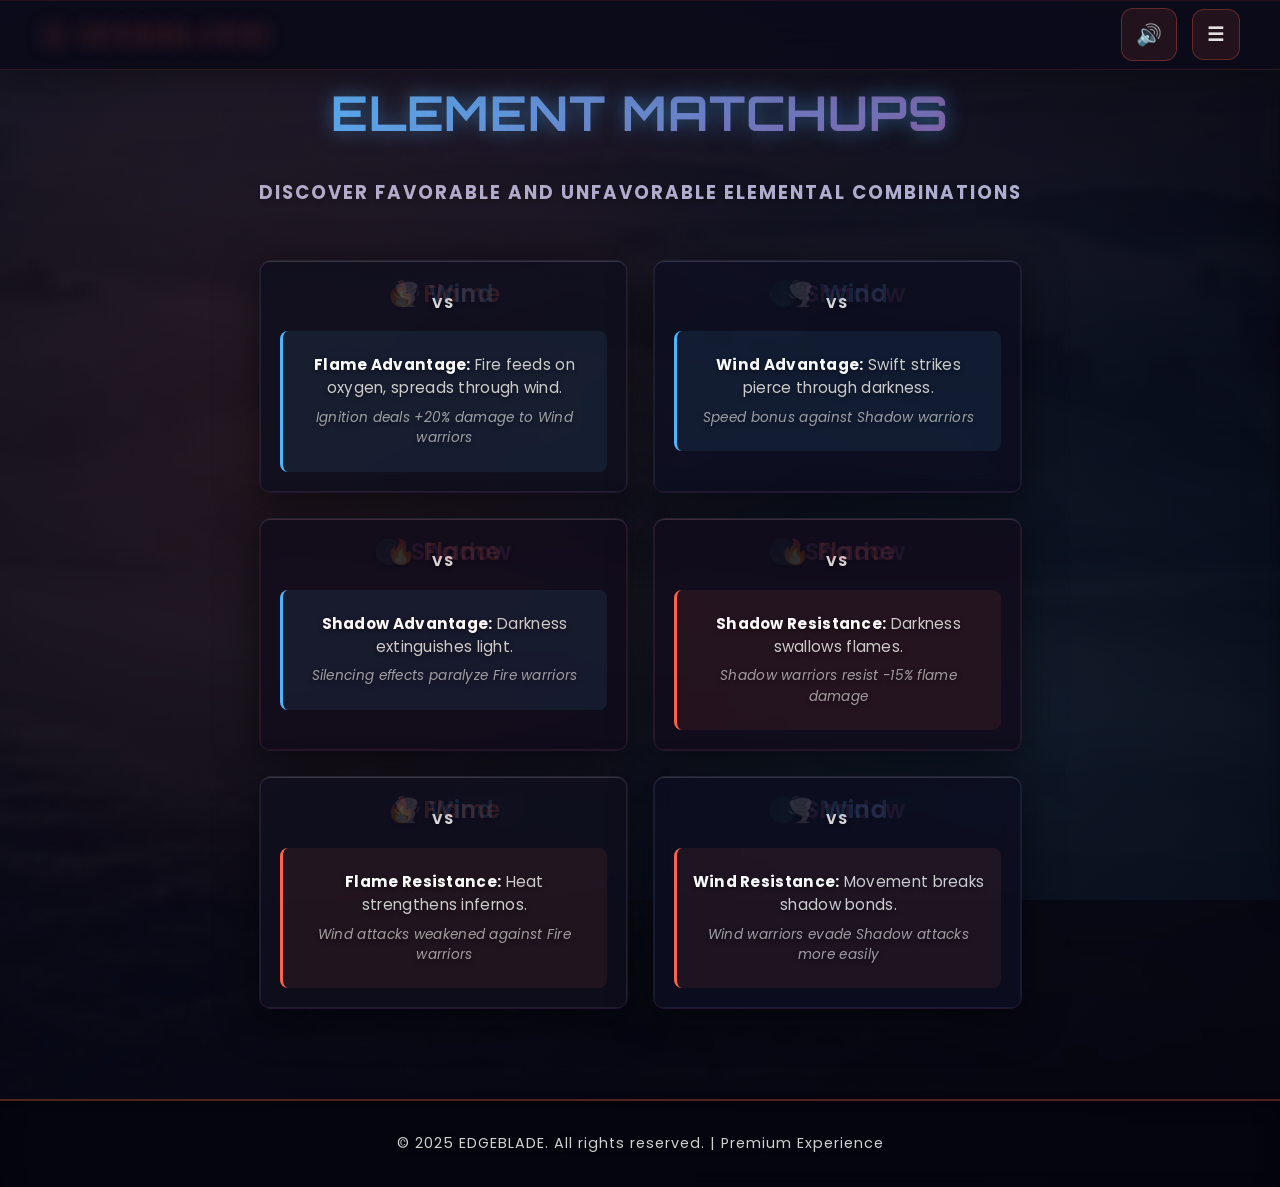
==== pages/matchups.html @ 093c2cac "Initial commit: Edgeblade website with enhanced rankings and gallery pages - Added element-based fil" ====
<!DOCTYPE html>
<html lang="en">
<head>
  <meta charset="UTF-8" />
  <meta name="viewport" content="width=device-width, initial-scale=1.0" />
  <meta name="description" content="EDGEBLADE - Element Matchups and Advantages" />
  <title>Matchups | EDGE BLADE</title>
  <link rel="icon" type="image/x-icon" href="data:image/svg+xml,<svg xmlns='http://www.w3.org/2000/svg' viewBox='0 0 100 100'><text y='50' font-size='90' font-weight='bold' fill='%23ff6347'>⚡</text></svg>" />
  <link rel="stylesheet" href="../style.css" />
  <link href="https://fonts.googleapis.com/css2?family=Orbitron:wght@400;700;900&family=Poppins:wght@300;400;500;600;700&display=swap" rel="stylesheet">
</head>
<body>

<!-- NAVIGATION MENU -->
<nav class="navbar">
  <div class="nav-container">
    <div class="nav-logo">
      <a href="../index.html" style="text-decoration: none; color: inherit;">
        <span class="logo-icon">⚔️</span> EDGEBLADE
      </a>
    </div>
    <div class="nav-controls">
      <button class="nav-btn" id="sound-toggle" title="Toggle Sound">🔊</button>
      <button class="menu-btn" id="menu-btn">
        <span id="menu-icon">☰</span>
      </button>
    </div>
  </div>
</nav>

<menu class="menu-panel">
  <ul>
    <li><a href="../index.html">HOME</a></li>
    <li><a href="../index.html#story">STORY</a></li>
    <li><a href="../index.html#characters">CHARACTERS</a></li>
    <li><a href="abilities.html">ABILITIES</a></li>
    <li><a href="matchups.html">MATCHUPS</a></li>
    <li><a href="stats.html">RANKINGS</a></li>
    <li><a href="gallery.html">GALLERY</a></li>
    <li><a href="quiz.html">ELEMENT QUIZ</a></li>
    <li><a href="team-builder.html">TEAM BUILDER</a></li>
    <li><a href="lore.html">LORE</a></li>
  </ul>
</menu>

<!-- ELEMENT MATCHUPS PAGE -->
<section class="page matchups-page">
  <div class="matchups-container">
    <h2 class="matchups-title">ELEMENT MATCHUPS</h2>
    <p class="section-subtitle">Discover favorable and unfavorable elemental combinations</p>
    
    <div class="matchups-grid">
      <div class="matchup-card">
        <div class="matchup-vs">
          <div class="element-indicator flame">🔥 Flame</div>
          <span class="vs-text">vs</span>
          <div class="element-indicator wind">🌪️ Wind</div>
        </div>
        <div class="matchup-result favorable">
          <p><strong>Flame Advantage:</strong> Fire feeds on oxygen, spreads through wind.</p>
          <p class="matchup-desc">Ignition deals +20% damage to Wind warriors</p>
        </div>
      </div>

      <div class="matchup-card">
        <div class="matchup-vs">
          <div class="element-indicator wind">🌪️ Wind</div>
          <span class="vs-text">vs</span>
          <div class="element-indicator shadow">🌑 Shadow</div>
        </div>
        <div class="matchup-result favorable">
          <p><strong>Wind Advantage:</strong> Swift strikes pierce through darkness.</p>
          <p class="matchup-desc">Speed bonus against Shadow warriors</p>
        </div>
      </div>

      <div class="matchup-card">
        <div class="matchup-vs">
          <div class="element-indicator shadow">🌑 Shadow</div>
          <span class="vs-text">vs</span>
          <div class="element-indicator flame">🔥 Flame</div>
        </div>
        <div class="matchup-result favorable">
          <p><strong>Shadow Advantage:</strong> Darkness extinguishes light.</p>
          <p class="matchup-desc">Silencing effects paralyze Fire warriors</p>
        </div>
      </div>

      <div class="matchup-card">
        <div class="matchup-vs">
          <div class="element-indicator flame">🔥 Flame</div>
          <span class="vs-text">vs</span>
          <div class="element-indicator shadow">🌑 Shadow</div>
        </div>
        <div class="matchup-result unfavorable">
          <p><strong>Shadow Resistance:</strong> Darkness swallows flames.</p>
          <p class="matchup-desc">Shadow warriors resist -15% flame damage</p>
        </div>
      </div>

      <div class="matchup-card">
        <div class="matchup-vs">
          <div class="element-indicator wind">🌪️ Wind</div>
          <span class="vs-text">vs</span>
          <div class="element-indicator flame">🔥 Flame</div>
        </div>
        <div class="matchup-result unfavorable">
          <p><strong>Flame Resistance:</strong> Heat strengthens infernos.</p>
          <p class="matchup-desc">Wind attacks weakened against Fire warriors</p>
        </div>
      </div>

      <div class="matchup-card">
        <div class="matchup-vs">
          <div class="element-indicator shadow">🌑 Shadow</div>
          <span class="vs-text">vs</span>
          <div class="element-indicator wind">🌪️ Wind</div>
        </div>
        <div class="matchup-result unfavorable">
          <p><strong>Wind Resistance:</strong> Movement breaks shadow bonds.</p>
          <p class="matchup-desc">Wind warriors evade Shadow attacks more easily</p>
        </div>
      </div>
    </div>
  </div>
</section>

<!-- FOOTER -->
<footer class="footer">
  <p>&copy; 2025 EDGEBLADE. All rights reserved. | Premium Experience</p>
</footer>

<script src="../js/menu.js"></script>

</body>
</html>
---- style.css ----
/* ============================================
   GLOBAL STYLES
   ============================================ */

* {
  margin: 0;
  padding: 0;
  box-sizing: border-box;
}

:root {
  --primary-color: #ff6347;
  --secondary-color: #4db8ff;
  --tertiary-color: #8b4789;
  --dark-bg: #0a0a1a;
  --darker-bg: #050510;
  --text-primary: #fff;
  --text-secondary: #b0b0c0;
  --accent-glow: rgba(255, 99, 71, 0.2);
  --reduce-motion: 0;
  
  /* SMOOTHNESS & ANIMATION VARIABLES */
  --transition-smooth: all 0.4s cubic-bezier(0.34, 1.56, 0.64, 1);
  --transition-fast: all 0.2s cubic-bezier(0.34, 1.56, 0.64, 1);
  --transition-slow: all 0.8s cubic-bezier(0.34, 1.56, 0.64, 1);
  --glow-primary: 0 0 20px rgba(255, 99, 71, 0.6), 0 0 40px rgba(255, 99, 71, 0.3);
  --glow-secondary: 0 0 20px rgba(77, 184, 255, 0.6), 0 0 40px rgba(77, 184, 255, 0.3);
  --glow-tertiary: 0 0 20px rgba(139, 71, 137, 0.6), 0 0 40px rgba(139, 71, 137, 0.3);
  --blur-glass: blur(12px);
  --shadow-elevation: 0 20px 40px rgba(0, 0, 0, 0.6), 0 0 100px rgba(255, 99, 71, 0.1);
}

@media (prefers-reduced-motion: reduce) {
  :root {
    --reduce-motion: 1;
  }
}

html {
  scroll-behavior: smooth;
}

body {
  background: linear-gradient(135deg, var(--dark-bg) 0%, var(--darker-bg) 100%);
  color: var(--text-primary);
  font-family: 'Poppins', sans-serif;
  overflow-x: hidden;
  position: relative;
}

body::before {
  content: '';
  position: fixed;
  top: 0;
  left: 0;
  width: 100%;
  height: 100%;
  background: radial-gradient(circle at 20% 50%, rgba(255, 99, 71, 0.05) 0%, transparent 50%),
              radial-gradient(circle at 80% 80%, rgba(77, 184, 255, 0.05) 0%, transparent 50%);
  pointer-events: none;
  z-index: -1;
}

/* ============================================
   LOADING SCREEN
   ============================================ */

.loading-screen {
  position: fixed;
  top: 0;
  left: 0;
  width: 100%;
  height: 100%;
  background: linear-gradient(135deg, #0a0a1a 0%, #050510 100%);
  display: flex;
  align-items: center;
  justify-content: center;
  z-index: 9999;
  animation: fadeOut 0.6s ease-out 2s forwards;
}

.loading-content {
  text-align: center;
}

.loading-spinner {
  width: 50px;
  height: 50px;
  border: 3px solid rgba(77, 184, 255, 0.2);
  border-top: 3px solid var(--secondary-color);
  border-radius: 50%;
  animation: spin 1s linear infinite;
  margin: 0 auto 20px;
}

.loading-text {
  font-family: 'Orbitron', sans-serif;
  color: var(--secondary-color);
  letter-spacing: 2px;
  font-size: 0.95rem;
}

@keyframes spin {
  from { transform: rotate(0deg); }
  to { transform: rotate(360deg); }
}

@keyframes fadeOut {
  to {
    opacity: 0;
    pointer-events: none;
  }
}

/* ENHANCED SMOOTH ANIMATIONS */
@keyframes fadeInDown {
  from {
    opacity: 0;
    transform: translateY(-30px);
  }
  to {
    opacity: 1;
    transform: translateY(0);
  }
}

@keyframes fadeInUp {
  from {
    opacity: 0;
    transform: translateY(30px);
  }
  to {
    opacity: 1;
    transform: translateY(0);
  }
}

@keyframes slideInLeft {
  from {
    opacity: 0;
    transform: translateX(-50px);
  }
  to {
    opacity: 1;
    transform: translateX(0);
  }
}

@keyframes slideInRight {
  from {
    opacity: 0;
    transform: translateX(50px);
  }
  to {
    opacity: 1;
    transform: translateX(0);
  }
}

@keyframes scaleIn {
  from {
    opacity: 0;
    transform: scale(0.9);
  }
  to {
    opacity: 1;
    transform: scale(1);
  }
}

@keyframes pulse {
  0%, 100% { 
    opacity: 1;
    box-shadow: var(--glow-primary);
  }
  50% { 
    opacity: 0.7;
    box-shadow: 0 0 30px rgba(255, 99, 71, 0.4);
  }
}

@keyframes glow {
  0%, 100% { filter: brightness(1) drop-shadow(var(--glow-primary)); }
  50% { filter: brightness(1.2) drop-shadow(0 0 30px rgba(255, 99, 71, 0.5)); }
}

@keyframes float {
  0%, 100% { transform: translateY(0px); }
  50% { transform: translateY(-10px); }
}

@keyframes shimmer {
  0% { background-position: -1000px 0; }
  100% { background-position: 1000px 0; }
}

.fade-out {
  animation: fadeOut 0.6s ease-out forwards !important;
}

/* ============================================
   PERFORMANCE MONITOR
   ============================================ */

.perf-monitor {
  position: fixed;
  top: 80px;
  right: 20px;
  background: rgba(5, 5, 16, 0.8);
  border: 1px solid rgba(77, 184, 255, 0.3);
  border-radius: 8px;
  padding: 12px 16px;
  font-family: 'Orbitron', monospace;
  font-size: 0.75rem;
  color: var(--secondary-color);
  z-index: 50;
  backdrop-filter: blur(10px);
  transition: all 0.3s ease;
}

.perf-monitor.hidden {
  display: none;
}

.perf-item {
  padding: 4px 0;
  letter-spacing: 1px;
}

.perf-item span {
  font-weight: 700;
  color: var(--primary-color);
}

/* ============================================
   NAVIGATION
   ============================================ */

.navbar {
  position: fixed;
  top: 0;
  left: 0;
  right: 0;
  height: 70px;
  background: rgba(10, 10, 26, 0.7);
  backdrop-filter: blur(10px);
  display: flex;
  align-items: center;
  padding: 0 40px;
  z-index: 100;
  border-bottom: 1px solid rgba(255, 99, 71, 0.2);
  box-shadow: 0 8px 32px rgba(0, 0, 0, 0.3);
}

.nav-container {
  width: 100%;
  display: flex;
  justify-content: space-between;
  align-items: center;
}

.nav-logo {
  font-family: 'Orbitron', sans-serif;
  font-size: 1.8rem;
  font-weight: 900;
  letter-spacing: 4px;
  background: linear-gradient(135deg, var(--primary-color), var(--secondary-color));
  -webkit-background-clip: text;
  -webkit-text-fill-color: transparent;
  background-clip: text;
  display: flex;
  align-items: center;
  gap: 10px;
  white-space: nowrap;
}

.logo-icon {
  display: inline-block;
  animation: spin 20s linear infinite;
}

.nav-controls {
  display: flex;
  gap: 15px;
  align-items: center;
}

.nav-btn {
  background: transparent;
  border: none;
  color: var(--secondary-color);
  font-size: 1.3rem;
  cursor: pointer;
  transition: all 0.3s ease;
  padding: 8px 12px;
  border-radius: 8px;
}

.nav-btn:hover {
  color: var(--primary-color);
  transform: scale(1.1);
  background: rgba(77, 184, 255, 0.1);
}

.menu-btn {
  background: transparent;
  border: 2px solid var(--secondary-color);
  color: var(--secondary-color);
  padding: 10px 20px;
  font-size: 1.2rem;
  cursor: pointer;
  transition: all 0.3s cubic-bezier(0.23, 1, 0.320, 1);
  letter-spacing: 1px;
  border-radius: 8px;
  font-weight: 600;
  position: relative;
  overflow: hidden;
}

.menu-btn::before {
  content: '';
  position: absolute;
  top: 0;
  left: -100%;
  width: 100%;
  height: 100%;
  background: var(--secondary-color);
  z-index: -1;
  transition: left 0.3s ease;
}

.menu-btn:hover::before {
  left: 0;
}

.menu-btn:hover {
  color: #000;
  box-shadow: 0 0 20px rgba(77, 184, 255, 0.5);
  transform: translateY(-2px);
}

/* ============================================
   MENU PANEL
   ============================================ */

.menu-panel {
  position: fixed;
  top: 70px;
  right: -400px;
  width: 400px;
  height: calc(100vh - 70px);
  background: rgba(5, 5, 16, 0.95);
  backdrop-filter: blur(20px);
  border-left: 3px solid var(--secondary-color);
  padding: 30px 30px 30px;
  z-index: 99;
  transition: right 0.5s cubic-bezier(0.34, 1.56, 0.64, 1);
  list-style: none;
  box-shadow: -15px 0 50px rgba(0, 0, 0, 0.7), -5px 0 20px rgba(77, 184, 255, 0.15);
  overflow-y: auto;
}

.menu-panel.open {
  right: 0;
  box-shadow: -15px 0 50px rgba(0, 0, 0, 0.7), -5px 0 25px rgba(77, 184, 255, 0.25);
  animation: slideInFromRight 0.5s cubic-bezier(0.34, 1.56, 0.64, 1);
}

@keyframes slideInFromRight {
  from {
    right: -400px;
    opacity: 0;
  }
  to {
    right: 0;
    opacity: 1;
  }
}

.menu-panel ul {
  list-style: none;
  display: flex;
  flex-direction: column;
  gap: 30px;
}

.menu-divider {
  height: 1px;
  background: rgba(77, 184, 255, 0.2);
  margin: 20px 0;
}

.menu-panel a {
  font-family: 'Orbitron', sans-serif;
  font-size: 1.3rem;
  letter-spacing: 2px;
  color: var(--text-primary);
  text-decoration: none;
  transition: all 0.3s cubic-bezier(0.34, 1.56, 0.64, 1);
  position: relative;
  padding-bottom: 10px;
  display: block;
  padding-left: 10px;
}

.menu-panel a::after {
  content: '';
  position: absolute;
  bottom: 0;
  left: 0;
  width: 0;
  height: 2px;
  background: linear-gradient(90deg, var(--secondary-color), transparent);
  transition: width 0.3s cubic-bezier(0.34, 1.56, 0.64, 1);
}

.menu-panel a::before {
  content: '';
  position: absolute;
  left: 0;
  top: 0;
  bottom: 0;
  width: 3px;
  background: var(--secondary-color);
  transform: scaleY(0);
  transition: transform 0.3s cubic-bezier(0.34, 1.56, 0.64, 1);
  transform-origin: top;
}

.menu-panel a:hover {
  color: var(--secondary-color);
  transform: translateX(5px);
}

.menu-panel a:hover::after {
  width: 100%;
}

.menu-panel a:hover::before {
  transform: scaleY(1);
}

/* ============================================
   PAGES (General)
   ============================================ */

.page {
  width: 100vw;
  min-height: 100vh;
  padding-top: 70px;
  display: flex;
  align-items: center;
  justify-content: center;
  position: relative;
  overflow-x: hidden;
  transition: all 0.5s ease;
}

/* ============================================
   HOME PAGE
   ============================================ */

.home-page {
  height: 100vh;
  padding-top: 0;
}

#webgl {
  position: absolute;
  top: 0;
  left: 0;
  width: 100%;
  height: 100%;
}

.home-overlay {
  position: absolute;
  top: 0;
  left: 0;
  width: 100%;
  height: 100%;
  background: radial-gradient(circle at center, transparent 0%, rgba(0, 0, 0, 0.4) 100%);
  z-index: 5;
  pointer-events: none;
}

.hero-container {
  position: relative;
  z-index: 10;
  width: 100%;
  height: 100%;
  display: flex;
  align-items: center;
  justify-content: center;
}

.hero-text {
  text-align: center;
  pointer-events: auto !important;
  backdrop-filter: blur(10px);
  background: rgba(10, 10, 26, 0.3);
  padding: 60px 80px;
  border-radius: 20px;
  border: 1px solid rgba(77, 184, 255, 0.2);
  max-width: 600px;
  animation: fadeInDown 1s ease-out;
  z-index: 100;
}

.hero-title {
  font-family: 'Orbitron', sans-serif;
  font-size: 3.8rem;
  letter-spacing: 8px;
  margin-bottom: 15px;
  background: linear-gradient(135deg, var(--primary-color), var(--secondary-color));
  -webkit-background-clip: text;
  -webkit-text-fill-color: transparent;
  background-clip: text;
  font-weight: 900;
  will-change: transform;
  word-wrap: break-word;
}

.hero-tagline {
  font-family: 'Orbitron', sans-serif;
  font-size: 1.5rem;
  color: var(--secondary-color);
  margin-bottom: 20px;
  letter-spacing: 3px;
  animation: fadeInUp 1s ease-out 0.2s both;
  text-transform: uppercase;
  font-weight: 600;
}

.hero-description {
  font-size: 1.1rem;
  color: var(--text-secondary);
  line-height: 1.8;
  margin-bottom: 40px;
  animation: fadeInUp 1s ease-out 0.4s both;
  letter-spacing: 0.5px;
}

.cta-buttons {
  display: flex;
  gap: 20px;
  justify-content: center;
  flex-wrap: wrap;
  animation: fadeInUp 1s ease-out 0.6s both;
  pointer-events: auto !important;
  z-index: 100;
}

.cta-btn {
  padding: 15px 35px;
  font-size: 1rem;
  border: 2px solid;
  background: transparent;
  color: var(--text-primary);
  cursor: pointer;
  transition: all 0.4s cubic-bezier(0.23, 1, 0.320, 1);
  letter-spacing: 1.5px;
  text-transform: uppercase;
  font-weight: 700;
  border-radius: 10px;
  position: relative;
  overflow: hidden;
  font-family: 'Orbitron', sans-serif;
  will-change: transform, box-shadow;
  pointer-events: auto !important;
  z-index: 100;
}

.cta-btn::before {
  content: '';
  position: absolute;
  top: 0;
  left: -100%;
  width: 100%;
  height: 100%;
  z-index: -1;
  transition: left 0.4s ease;
}

.cta-btn.primary {
  border-color: var(--primary-color);
  color: var(--primary-color);
}

.cta-btn.primary::before {
  background: var(--primary-color);
}

.cta-btn.primary:hover {
  color: #000;
  transform: translateY(-4px);
  box-shadow: 0 15px 40px var(--primary-color);
  border-color: var(--primary-color);
}

.cta-btn.primary:hover::before {
  left: 0;
}

.cta-btn.secondary {
  border-color: var(--secondary-color);
  color: var(--secondary-color);
}

.cta-btn.secondary::before {
  background: var(--secondary-color);
}

.cta-btn.secondary:hover {
  color: #000;
  transform: translateY(-4px);
  box-shadow: 0 15px 40px var(--secondary-color);
  border-color: var(--secondary-color);
}

.cta-btn.secondary:hover::before {
  left: 0;
}

.cta-btn.tertiary {
  border-color: var(--tertiary-color);
  color: var(--tertiary-color);
}

.cta-btn.tertiary::before {
  background: var(--tertiary-color);
}

.cta-btn.tertiary:hover {
  color: #fff;
  transform: translateY(-4px);
  box-shadow: 0 15px 40px var(--tertiary-color);
  border-color: var(--tertiary-color);
}

.cta-btn.tertiary:hover::before {
  left: 0;
}

/* ============================================
   STORY PAGE
   ============================================ */

.story-page {
  background: linear-gradient(135deg, rgba(10, 10, 26, 0.8) 0%, rgba(26, 10, 46, 0.8) 100%);
  padding: 100px 40px;
  min-height: auto;
}

.story-container {
  max-width: 1200px;
  width: 100%;
}

.story-title {
  font-family: 'Orbitron', sans-serif;
  font-size: 3.5rem;
  text-align: center;
  margin-bottom: 60px;
  letter-spacing: 4px;
  background: linear-gradient(135deg, var(--primary-color), var(--secondary-color));
  -webkit-background-clip: text;
  -webkit-text-fill-color: transparent;
  background-clip: text;
  font-weight: 900;
}

.world-lore {
  text-align: center;
  margin-bottom: 80px;
  background: rgba(77, 184, 255, 0.05);
  padding: 40px;
  border-radius: 15px;
  border: 1px solid rgba(77, 184, 255, 0.1);
  backdrop-filter: blur(10px);
}

.world-lore p {
  font-size: 1.2rem;
  line-height: 1.9;
  color: var(--text-secondary);
  margin-bottom: 15px;
  letter-spacing: 0.5px;
}

.world-lore .highlight {
  color: var(--primary-color);
  font-weight: 700;
  text-shadow: 0 0 20px rgba(255, 99, 71, 0.3);
}

.elements-section {
  display: grid;
  grid-template-columns: repeat(auto-fit, minmax(300px, 1fr));
  gap: 30px;
  margin-top: 60px;
  will-change: contents;
}

.element-card {
  position: relative;
  border: 1px solid rgba(255, 99, 71, 0.3);
  padding: 40px 30px;
  background: rgba(10, 10, 26, 0.4);
  backdrop-filter: blur(10px);
  transition: all 0.4s cubic-bezier(0.23, 1, 0.320, 1);
  overflow: hidden;
  border-radius: 15px;
}

.element-card::before {
  content: '';
  position: absolute;
  top: -50%;
  right: -50%;
  width: 200px;
  height: 200px;
  background: radial-gradient(circle, rgba(255, 99, 71, 0.1) 0%, transparent 70%);
  transition: all 0.4s ease;
}

.element-card:hover {
  border-color: var(--primary-color);
  transform: translateY(-15px);
  box-shadow: 0 20px 50px rgba(255, 99, 71, 0.2);
  background: rgba(10, 10, 26, 0.6);
}

.element-card:hover::before {
  top: -20%;
  right: -20%;
}

.element-header {
  position: relative;
  z-index: 2;
  margin-bottom: 15px;
}

.element-content {
  position: relative;
  z-index: 1;
}

.element-card h3 {
  font-family: 'Orbitron', sans-serif;
  font-size: 1.8rem;
  margin-bottom: 20px;
  letter-spacing: 1px;
  font-weight: 700;
}

.traits {
  display: flex;
  flex-direction: column;
  gap: 10px;
}

.traits p {
  font-size: 1rem;
  color: var(--text-secondary);
  line-height: 1.6;
  transition: all 0.3s ease;
}

.element-card:hover .traits p {
  color: var(--text-primary);
  padding-left: 5px;
}

.flame-card h3 { color: #ff6347; text-shadow: 0 0 20px rgba(255, 99, 71, 0.3); }
.wind-card h3 { color: #4db8ff; text-shadow: 0 0 20px rgba(77, 184, 255, 0.3); }
.shadow-card h3 { color: #8b4789; text-shadow: 0 0 20px rgba(139, 71, 137, 0.3); }

/* ============================================
   CHARACTERS PAGE
   ============================================ */

.characters-page {
  background: linear-gradient(135deg, rgba(10, 10, 26, 0.8) 0%, rgba(10, 46, 26, 0.8) 100%);
  padding: 100px 40px;
  min-height: auto;
}

.characters-container {
  max-width: 1400px;
  width: 100%;
}

.characters-title {
  font-family: 'Orbitron', sans-serif;
  font-size: 3.5rem;
  text-align: center;
  margin-bottom: 50px;
  letter-spacing: 4px;
  background: linear-gradient(135deg, var(--secondary-color), var(--primary-color));
  -webkit-background-clip: text;
  -webkit-text-fill-color: transparent;
  background-clip: text;
  font-weight: 900;
}

.character-selector {
  display: flex;
  justify-content: center;
  gap: 20px;
  margin-bottom: 60px;
}

.char-btn {
  padding: 12px 30px;
  font-size: 1rem;
  border: 2px solid var(--text-secondary);
  background: transparent;
  color: var(--text-secondary);
  cursor: pointer;
  transition: all 0.4s cubic-bezier(0.23, 1, 0.320, 1);
  letter-spacing: 1px;
  text-transform: uppercase;
  font-weight: 600;
  border-radius: 10px;
  position: relative;
  font-family: 'Orbitron', sans-serif;
  overflow: hidden;
}

.char-btn::before {
  content: '';
  position: absolute;
  top: 0;
  left: -100%;
  width: 100%;
  height: 100%;
  background: var(--secondary-color);
  z-index: -1;
  transition: left 0.4s ease;
}

.char-btn:hover {
  border-color: var(--secondary-color);
  color: #000;
  transform: translateY(-3px);
}

.char-btn:hover::before {
  left: 0;
}

.char-btn.active {
  border-color: var(--secondary-color);
  color: #000;
  background: var(--secondary-color);
  box-shadow: 0 0 25px rgba(77, 184, 255, 0.5);
}

.characters-content {
  display: grid;
  grid-template-columns: 1fr 1fr;
  gap: 60px;
  align-items: center;
}

.character-model-section {
  position: relative;
  width: 100%;
  aspect-ratio: 1;
  border: 2px solid rgba(77, 184, 255, 0.3);
  border-radius: 15px;
  overflow: hidden;
  background: linear-gradient(135deg, rgba(0, 0, 0, 0.3), rgba(20, 10, 30, 0.2)), center/cover no-repeat;
  background-size: cover;
  background-position: center;
  will-change: background-image;
  box-shadow: inset 0 0 50px rgba(77, 184, 255, 0.1);
}

#character-webgl {
  width: 100%;
  height: 100%;
  display: block;
}

.char-loading {
  position: absolute;
  top: 50%;
  left: 50%;
  transform: translate(-50%, -50%);
  text-align: center;
  z-index: 10;
}

.mini-spinner {
  width: 40px;
  height: 40px;
  border: 2px solid rgba(77, 184, 255, 0.2);
  border-top: 2px solid var(--secondary-color);
  border-radius: 50%;
  animation: spin 1s linear infinite;
  margin: 0 auto 15px;
}

.char-loading p {
  color: var(--secondary-color);
  font-family: 'Orbitron', sans-serif;
  font-size: 0.9rem;
  letter-spacing: 1px;
}

.zoom-controls {
  position: absolute;
  bottom: 15px;
  left: 50%;
  transform: translateX(-50%);
  z-index: 20;
  animation: slideUp 0.6s ease-out;
}

@keyframes slideUp {
  from {
    opacity: 0;
    transform: translateX(-50%) translateY(20px);
  }
  to {
    opacity: 1;
    transform: translateX(-50%) translateY(0);
  }
}

.zoom-hint {
  background: rgba(77, 184, 255, 0.1);
  border: 1px solid rgba(77, 184, 255, 0.3);
  color: var(--secondary-color);
  padding: 8px 16px;
  border-radius: 8px;
  font-size: 0.85rem;
  backdrop-filter: blur(10px);
  white-space: nowrap;
  font-family: 'Poppins', sans-serif;
}

.character-bio {
  padding: 40px;
  background: rgba(77, 184, 255, 0.05);
  border-left: 4px solid var(--secondary-color);
  border-radius: 15px;
  backdrop-filter: blur(10px);
  border: 1px solid rgba(77, 184, 255, 0.1);
}

.bio-header {
  margin-bottom: 20px;
}

#char-name {
  font-family: 'Orbitron', sans-serif;
  font-size: 2.8rem;
  margin-bottom: 8px;
  letter-spacing: 2px;
  background: linear-gradient(135deg, var(--secondary-color), var(--primary-color));
  -webkit-background-clip: text;
  -webkit-text-fill-color: transparent;
  background-clip: text;
  font-weight: 900;
  transition: opacity 0.5s ease;
}

.char-title {
  font-size: 1.3rem;
  color: var(--secondary-color);
  letter-spacing: 1px;
  font-weight: 600;
  transition: opacity 0.5s ease;
}

.char-description {
  font-size: 1rem;
  color: var(--text-secondary);
  line-height: 1.9;
  margin-bottom: 40px;
  letter-spacing: 0.5px;
}

.char-stats {
  display: flex;
  flex-direction: column;
  gap: 25px;
  margin-bottom: 25px;
}

.stat {
  display: flex;
  flex-direction: column;
  padding: 15px;
  background: rgba(77, 184, 255, 0.05);
  border-left: 3px solid var(--secondary-color);
  border-radius: 8px;
  transition: all 0.3s ease;
}

.stat:hover {
  background: rgba(77, 184, 255, 0.1);
  transform: translateX(5px);
}

.stat-label {
  font-size: 0.85rem;
  color: var(--text-secondary);
  text-transform: uppercase;
  letter-spacing: 1.5px;
  margin-bottom: 8px;
  font-weight: 600;
}

.stat-value {
  font-size: 1.3rem;
  color: var(--secondary-color);
  font-weight: 700;
  letter-spacing: 0.5px;
}

.fav-btn {
  width: 100%;
  padding: 12px 20px;
  background: linear-gradient(135deg, rgba(77, 184, 255, 0.1), rgba(255, 99, 71, 0.1));
  border: 2px solid var(--secondary-color);
  color: var(--secondary-color);
  font-family: 'Orbitron', sans-serif;
  font-size: 0.95rem;
  font-weight: 600;
  letter-spacing: 1px;
  border-radius: 8px;
  cursor: pointer;
  transition: all 0.3s ease;
  text-transform: uppercase;
  will-change: transform, box-shadow;
  min-height: 44px;
}

.fav-btn:hover {
  background: linear-gradient(135deg, rgba(77, 184, 255, 0.2), rgba(255, 99, 71, 0.2));
  transform: translateY(-2px);
  box-shadow: 0 10px 25px rgba(77, 184, 255, 0.2);
}

.fav-btn.favorited {
  background: linear-gradient(135deg, var(--secondary-color), var(--primary-color));
  color: #000;
  box-shadow: 0 10px 25px rgba(77, 184, 255, 0.3);
}

.story-btn {
  width: 100%;
  padding: 12px 20px;
  background: linear-gradient(135deg, rgba(255, 99, 71, 0.15), rgba(77, 184, 255, 0.15));
  border: 2px solid var(--primary-color);
  color: var(--primary-color);
  font-family: 'Orbitron', sans-serif;
  font-size: 0.95rem;
  font-weight: 600;
  letter-spacing: 1px;
  border-radius: 8px;
  cursor: pointer;
  transition: all 0.3s ease;
  text-transform: uppercase;
  will-change: transform, box-shadow;
  margin-top: 12px;
  min-height: 44px;
}

.story-btn:hover {
  background: linear-gradient(135deg, rgba(255, 99, 71, 0.25), rgba(77, 184, 255, 0.25));
  transform: translateY(-2px);
  box-shadow: 0 0 20px rgba(255, 99, 71, 0.4), 0 10px 25px rgba(255, 99, 71, 0.2);
}

.story-btn:active {
  transform: translateY(0);
  box-shadow: 0 0 15px rgba(255, 99, 71, 0.3);
}

/* ============================================
   MODAL
   ============================================ */

.modal {
  position: fixed;
  top: 0;
  left: 0;
  width: 100%;
  height: 100%;
  background: rgba(0, 0, 0, 0.8);
  display: flex;
  align-items: center;
  justify-content: center;
  z-index: 1000;
  backdrop-filter: blur(5px);
  animation: fadeIn 0.3s ease-out;
}

.modal.hidden {
  display: none;
}

@keyframes fadeIn {
  from { opacity: 0; }
  to { opacity: 1; }
}

.modal-content {
  background: rgba(10, 10, 26, 0.95);
  border: 1px solid rgba(77, 184, 255, 0.3);
  border-radius: 20px;
  padding: 40px;
  max-width: 600px;
  width: 90%;
  backdrop-filter: blur(20px);
  position: relative;
  animation: slideIn 0.3s ease-out;
}

@keyframes slideIn {
  from {
    opacity: 0;
    transform: translateY(-50px);
  }
  to {
    opacity: 1;
    transform: translateY(0);
  }
}

.modal-close {
  position: absolute;
  top: 20px;
  right: 20px;
  background: transparent;
  border: none;
  color: var(--secondary-color);
  font-size: 2rem;
  cursor: pointer;
  transition: all 0.3s ease;
  width: 40px;
  height: 40px;
  display: flex;
  align-items: center;
  justify-content: center;
}

.modal-close:hover {
  color: var(--primary-color);
  transform: rotate(90deg);
}

.modal-body {
  text-align: center;
}

.modal-body h2 {
  font-family: 'Orbitron', sans-serif;
  font-size: 2.2rem;
  margin-bottom: 20px;
  color: var(--secondary-color);
  letter-spacing: 2px;
}

.modal-body p {
  color: var(--text-secondary);
  margin-bottom: 20px;
  font-size: 1rem;
}

.placeholder-video {
  width: 100%;
  padding-top: 56.25%;
  position: relative;
  background: linear-gradient(135deg, rgba(77, 184, 255, 0.1), rgba(255, 99, 71, 0.1));
  border-radius: 12px;
  border: 2px solid rgba(77, 184, 255, 0.2);
  overflow: hidden;
}

.placeholder-video p {
  position: absolute;
  top: 50%;
  left: 50%;
  transform: translate(-50%, -50%);
  color: var(--secondary-color);
  font-family: 'Orbitron', sans-serif;
  letter-spacing: 1px;
  margin: 0;
}

/* ============================================
   STORY MODAL - PREMIUM
   ============================================ */

.story-modal {
  background: rgba(0, 0, 0, 0.95);
}

.story-modal-content {
  background: linear-gradient(135deg, rgba(10, 10, 26, 0.98) 0%, rgba(20, 10, 30, 0.98) 100%);
  border: 2px solid rgba(77, 184, 255, 0.4);
  border-radius: 25px;
  padding: 0;
  max-width: 800px;
  width: 95%;
  backdrop-filter: blur(25px);
  position: relative;
  max-height: 85vh;
  overflow-y: auto;
  box-shadow: 0 0 60px rgba(77, 184, 255, 0.3), 
              0 0 30px rgba(255, 99, 71, 0.2),
              inset 0 0 20px rgba(77, 184, 255, 0.1);
  animation: storySlideIn 0.5s cubic-bezier(0.34, 1.56, 0.64, 1);
}

@keyframes storySlideIn {
  from {
    opacity: 0;
    transform: translateY(100px) scale(0.95);
  }
  to {
    opacity: 1;
    transform: translateY(0) scale(1);
  }
}

.story-modal-body {
  padding: 50px 40px;
}

.story-header {
  text-align: center;
  margin-bottom: 40px;
  padding-bottom: 30px;
  border-bottom: 2px solid rgba(77, 184, 255, 0.2);
  position: relative;
  overflow: hidden;
}

.story-header::before {
  content: '';
  position: absolute;
  top: -50%;
  left: 50%;
  width: 200px;
  height: 200px;
  background: radial-gradient(circle, rgba(77, 184, 255, 0.2) 0%, transparent 70%);
  transform: translateX(-50%);
  pointer-events: none;
  animation: glow 3s ease-in-out infinite;
}

@keyframes glow {
  0%, 100% { opacity: 0.5; transform: translateX(-50%) scale(1); }
  50% { opacity: 1; transform: translateX(-50%) scale(1.2); }
}

.story-header h2 {
  font-family: 'Orbitron', sans-serif;
  font-size: 2.8rem;
  margin: 0 0 15px 0;
  background: linear-gradient(135deg, #4db8ff 0%, #ff6347 100%);
  -webkit-background-clip: text;
  -webkit-text-fill-color: transparent;
  background-clip: text;
  letter-spacing: 3px;
  font-weight: 900;
  text-transform: uppercase;
  position: relative;
  z-index: 1;
}

.story-header p {
  font-size: 1.3rem;
  color: var(--secondary-color);
  text-transform: uppercase;
  letter-spacing: 2px;
  margin: 0;
  position: relative;
  z-index: 1;
}

.story-content {
  animation: fadeInUp 0.6s ease-out;
}

@keyframes fadeInUp {
  from {
    opacity: 0;
    transform: translateY(20px);
  }
  to {
    opacity: 1;
    transform: translateY(0);
  }
}

.story-metadata {
  display: flex;
  gap: 30px;
  margin-bottom: 40px;
  padding: 20px;
  background: rgba(77, 184, 255, 0.05);
  border-radius: 15px;
  border: 1px solid rgba(77, 184, 255, 0.15);
}

.meta-item {
  flex: 1;
  display: flex;
  flex-direction: column;
  gap: 8px;
}

.meta-label {
  font-family: 'Orbitron', sans-serif;
  font-size: 0.85rem;
  color: var(--secondary-color);
  text-transform: uppercase;
  letter-spacing: 1px;
  font-weight: 700;
}

.meta-value {
  font-size: 1.1rem;
  color: var(--text-primary);
  font-family: 'Poppins', sans-serif;
}

.story-text {
  font-family: 'Poppins', sans-serif;
  font-size: 1.1rem;
  line-height: 1.8;
  color: var(--text-primary);
  margin-bottom: 40px;
  white-space: pre-line;
  text-align: justify;
  padding: 30px;
  background: rgba(255, 255, 255, 0.02);
  border-left: 4px solid rgba(77, 184, 255, 0.3);
  border-radius: 10px;
}

.story-footer {
  text-align: center;
  padding-top: 30px;
  border-top: 2px solid rgba(77, 184, 255, 0.2);
}

.story-quote {
  font-style: italic;
  color: var(--secondary-color);
  font-size: 1rem;
  opacity: 0.8;
  margin: 0;
}

/* ============================================
   FOOTER
   ============================================ */

.footer {
  background: rgba(5, 5, 16, 0.6);
  backdrop-filter: blur(10px);
  padding: 40px;
  text-align: center;
  border-top: 1px solid rgba(77, 184, 255, 0.2);
  color: var(--text-secondary);
  font-size: 0.95rem;
  letter-spacing: 0.5px;
}

.footer p {
  transition: all 0.3s ease;
}

.footer:hover p {
  color: var(--secondary-color);
}

/* ============================================
   ANIMATIONS
   ============================================ */

@keyframes fadeInDown {
  from {
    opacity: 0;
    transform: translateY(-40px);
  }
  to {
    opacity: 1;
    transform: translateY(0);
  }
}

@keyframes fadeInUp {
  from {
    opacity: 0;
    transform: translateY(40px);
  }
  to {
    opacity: 1;
    transform: translateY(0);
  }
}

/* ============================================
   CHARACTER ABILITIES PAGE
   ============================================ */

.abilities-page {
  background: linear-gradient(135deg, rgba(10, 10, 26, 0.8), rgba(5, 5, 16, 0.9));
  min-height: 100vh;
  padding: 100px 20px 60px;
}

.abilities-container {
  max-width: 1200px;
  margin: 0 auto;
}

.abilities-title {
  font-family: 'Orbitron', sans-serif;
  font-size: 3rem;
  text-align: center;
  margin-bottom: 20px;
  background: linear-gradient(135deg, var(--primary-color), var(--secondary-color));
  -webkit-background-clip: text;
  -webkit-text-fill-color: transparent;
  background-clip: text;
  letter-spacing: 4px;
  text-transform: uppercase;
}

.section-subtitle {
  text-align: center;
  color: var(--text-secondary);
  margin-bottom: 50px;
  font-size: 1.1rem;
  letter-spacing: 1px;
}

.abilities-grid {
  display: grid;
  grid-template-columns: repeat(auto-fit, minmax(350px, 1fr));
  gap: 30px;
  margin-bottom: 60px;
}

.ability-card {
  background: rgba(255, 99, 71, 0.05);
  border: 1px solid rgba(255, 99, 71, 0.2);
  border-radius: 15px;
  padding: 25px;
  backdrop-filter: blur(10px);
  transition: all 0.3s ease;
}

.ability-card:hover {
  transform: translateY(-5px);
  border-color: rgba(255, 99, 71, 0.5);
  background: rgba(255, 99, 71, 0.1);
}

.ability-card.wind-ability {
  background: rgba(77, 184, 255, 0.05);
  border-color: rgba(77, 184, 255, 0.2);
}

.ability-card.wind-ability:hover {
  border-color: rgba(77, 184, 255, 0.5);
  background: rgba(77, 184, 255, 0.1);
}

.ability-card.shadow-ability {
  background: rgba(139, 71, 137, 0.05);
  border-color: rgba(139, 71, 137, 0.2);
}

.ability-card.shadow-ability:hover {
  border-color: rgba(139, 71, 137, 0.5);
  background: rgba(139, 71, 137, 0.1);
}

.ability-header {
  margin-bottom: 25px;
  padding-bottom: 15px;
  border-bottom: 2px solid rgba(255, 99, 71, 0.3);
}

.ability-header h3 {
  font-family: 'Orbitron', sans-serif;
  font-size: 1.8rem;
  margin-bottom: 8px;
  letter-spacing: 2px;
}

.ability-element {
  color: var(--text-secondary);
  font-size: 0.9rem;
  letter-spacing: 1px;
  text-transform: uppercase;
}

.ability-list {
  display: flex;
  flex-direction: column;
  gap: 20px;
}

.ability-item {
  display: flex;
  flex-direction: column;
}

.ability-name {
  font-weight: 600;
  font-size: 1.05rem;
  color: var(--primary-color);
  margin-bottom: 5px;
}

.ability-type {
  font-size: 0.8rem;
  background: rgba(255, 99, 71, 0.2);
  color: var(--primary-color);
  padding: 4px 10px;
  border-radius: 4px;
  display: inline-block;
  width: fit-content;
  margin-bottom: 8px;
  text-transform: uppercase;
  letter-spacing: 1px;
}

.ability-desc {
  color: var(--text-secondary);
  font-size: 0.95rem;
  line-height: 1.6;
}

/* ============================================
   ELEMENT MATCHUPS PAGE
   ============================================ */

.matchups-page {
  background: linear-gradient(135deg, rgba(10, 10, 26, 0.8), rgba(5, 5, 16, 0.9));
  min-height: 100vh;
  padding: 100px 20px 60px;
}

.matchups-container {
  max-width: 1200px;
  margin: 0 auto;
}

.matchups-title {
  font-family: 'Orbitron', sans-serif;
  font-size: 3rem;
  text-align: center;
  margin-bottom: 20px;
  background: linear-gradient(135deg, var(--secondary-color), var(--tertiary-color));
  -webkit-background-clip: text;
  -webkit-text-fill-color: transparent;
  background-clip: text;
  letter-spacing: 4px;
  text-transform: uppercase;
}

.matchups-grid {
  display: grid;
  grid-template-columns: repeat(auto-fit, minmax(300px, 1fr));
  gap: 25px;
}

.matchup-card {
  background: rgba(139, 71, 137, 0.05);
  border: 1px solid rgba(139, 71, 137, 0.2);
  border-radius: 15px;
  padding: 25px;
  backdrop-filter: blur(10px);
  transition: all 0.3s ease;
}

.matchup-card:hover {
  transform: translateY(-3px);
  border-color: rgba(139, 71, 137, 0.5);
  background: rgba(139, 71, 137, 0.1);
}

.matchup-vs {
  display: flex;
  align-items: center;
  justify-content: space-between;
  margin-bottom: 20px;
  gap: 10px;
}

.element-indicator {
  flex: 1;
  padding: 12px;
  border-radius: 8px;
  text-align: center;
  font-weight: 600;
  font-size: 0.9rem;
  background: rgba(100, 100, 120, 0.3);
  border: 1px solid rgba(100, 100, 120, 0.5);
}

.element-indicator.flame {
  background: rgba(255, 99, 71, 0.2);
  border-color: rgba(255, 99, 71, 0.5);
  color: var(--primary-color);
}

.element-indicator.wind {
  background: rgba(77, 184, 255, 0.2);
  border-color: rgba(77, 184, 255, 0.5);
  color: var(--secondary-color);
}

.element-indicator.shadow {
  background: rgba(139, 71, 137, 0.2);
  border-color: rgba(139, 71, 137, 0.5);
  color: var(--tertiary-color);
}

.vs-text {
  font-weight: 700;
  color: var(--text-secondary);
  font-size: 0.85rem;
  letter-spacing: 1px;
  flex: 0 0 auto;
}

.matchup-result {
  padding: 15px;
  border-radius: 8px;
  background: rgba(77, 184, 255, 0.1);
  border-left: 3px solid rgba(77, 184, 255, 0.5);
}

.matchup-result.favorable {
  background: rgba(100, 180, 100, 0.1);
  border-left-color: rgba(100, 180, 100, 0.5);
}

.matchup-result.unfavorable {
  background: rgba(255, 120, 90, 0.1);
  border-left-color: rgba(255, 120, 90, 0.5);
}

.matchup-result p {
  margin: 8px 0;
  font-size: 0.95rem;
  line-height: 1.6;
}

.matchup-result strong {
  color: var(--text-primary);
}

.matchup-desc {
  color: var(--text-secondary);
  font-size: 0.9rem;
  margin-top: 10px;
}

/* ============================================
   CHARACTER STATS PAGE
   ============================================ */

.stats-page {
  background: linear-gradient(135deg, rgba(10, 10, 26, 0.95), rgba(5, 5, 16, 0.95)),
              url('../assets/backgrounds/shadowfog.png') center/cover no-repeat fixed !important;
  min-height: 100vh;
  padding: 100px 20px 60px;
  position: relative;
  overflow-x: hidden;
}

.stats-page::before {
  content: '';
  position: fixed;
  top: 0;
  left: 0;
  width: 100%;
  height: 100%;
  background: radial-gradient(ellipse at 20% 50%, rgba(139, 71, 137, 0.05) 0%, transparent 50%),
              radial-gradient(ellipse at 80% 80%, rgba(77, 184, 255, 0.05) 0%, transparent 50%);
  pointer-events: none;
  z-index: 0;
}

.stats-container {
  max-width: 1200px;
  margin: 0 auto;
  position: relative;
  z-index: 1;
}

.stats-title {
  font-family: 'Orbitron', sans-serif;
  font-size: 3.8rem;
  text-align: center;
  margin-bottom: 15px;
  background: linear-gradient(135deg, var(--tertiary-color), var(--secondary-color), var(--primary-color));
  -webkit-background-clip: text;
  -webkit-text-fill-color: transparent;
  background-clip: text;
  letter-spacing: 4px;
  text-transform: uppercase;
  text-shadow: 0 0 40px rgba(139, 71, 137, 0.7), 0 0 80px rgba(77, 184, 255, 0.4);
  font-weight: 900;
  animation: fadeInDown 0.8s cubic-bezier(0.34, 1.56, 0.64, 1);
  filter: drop-shadow(0 0 20px rgba(255, 99, 71, 0.3));
  position: relative;
}

.stats-title::before {
  content: '';
  position: absolute;
  top: -30px;
  left: 50%;
  transform: translateX(-50%);
  width: 200px;
  height: 4px;
  background: linear-gradient(90deg, transparent, var(--secondary-color), transparent);
}

.stats-title::after {
  content: '';
  position: absolute;
  bottom: -30px;
  left: 50%;
  transform: translateX(-50%);
  width: 200px;
  height: 4px;
  background: linear-gradient(90deg, transparent, var(--primary-color), transparent);
}

/* ============================================
   ELEMENT FILTERS & BADGES
   ============================================ */

.element-filter {
  display: flex;
  justify-content: center;
  gap: 15px;
  margin-bottom: 50px;
  flex-wrap: wrap;
  animation: fadeInUp 0.8s cubic-bezier(0.34, 1.56, 0.64, 1) 0.15s both;
}

.filter-btn {
  padding: 12px 28px;
  font-family: 'Orbitron', sans-serif;
  font-size: 0.95rem;
  font-weight: 700;
  letter-spacing: 1px;
  border: 2px solid rgba(77, 184, 255, 0.4);
  background: rgba(50, 50, 80, 0.3);
  color: var(--text-secondary);
  border-radius: 12px;
  cursor: pointer;
  transition: all 0.3s cubic-bezier(0.34, 1.56, 0.64, 1);
  box-shadow: 0 0 15px rgba(77, 184, 255, 0.1);
}

.filter-btn:hover,
.filter-btn.active {
  border-color: var(--secondary-color);
  color: var(--secondary-color);
  background: rgba(77, 184, 255, 0.15);
  box-shadow: 0 0 25px rgba(77, 184, 255, 0.3), inset 0 0 15px rgba(77, 184, 255, 0.08);
  transform: translateY(-3px);
}

.flame-btn:hover,
.flame-btn.active {
  border-color: var(--primary-color);
  color: var(--primary-color);
  background: rgba(255, 99, 71, 0.15);
  box-shadow: 0 0 25px rgba(255, 99, 71, 0.3), inset 0 0 15px rgba(255, 99, 71, 0.08);
}

.wind-btn:hover,
.wind-btn.active {
  border-color: var(--secondary-color);
  color: var(--secondary-color);
  background: rgba(77, 184, 255, 0.15);
  box-shadow: 0 0 25px rgba(77, 184, 255, 0.3), inset 0 0 15px rgba(77, 184, 255, 0.08);
}

.shadow-btn:hover,
.shadow-btn.active {
  border-color: var(--tertiary-color);
  color: var(--tertiary-color);
  background: rgba(139, 71, 137, 0.15);
  box-shadow: 0 0 25px rgba(139, 71, 137, 0.3), inset 0 0 15px rgba(139, 71, 137, 0.08);
}

.element-badge {
  position: absolute;
  top: 15px;
  right: 15px;
  width: 50px;
  height: 50px;
  display: flex;
  align-items: center;
  justify-content: center;
  font-size: 1.8rem;
  border-radius: 50%;
  border: 2px solid;
  z-index: 10;
  box-shadow: 0 0 20px rgba(0, 0, 0, 0.5);
  animation: pulse 2s ease-in-out infinite;
}

.flame-badge {
  background: linear-gradient(135deg, rgba(255, 99, 71, 0.2), rgba(255, 99, 71, 0.1));
  border-color: var(--primary-color);
  color: var(--primary-color);
  box-shadow: 0 0 20px rgba(255, 99, 71, 0.4);
}

.wind-badge {
  background: linear-gradient(135deg, rgba(77, 184, 255, 0.2), rgba(77, 184, 255, 0.1));
  border-color: var(--secondary-color);
  color: var(--secondary-color);
  box-shadow: 0 0 20px rgba(77, 184, 255, 0.4);
}

.shadow-badge {
  background: linear-gradient(135deg, rgba(139, 71, 137, 0.2), rgba(139, 71, 137, 0.1));
  border-color: var(--tertiary-color);
  color: var(--tertiary-color);
  box-shadow: 0 0 20px rgba(139, 71, 137, 0.4);
}

.element-indicator {
  position: absolute;
  top: 0;
  left: 0;
  width: 100%;
  height: 100%;
  border-radius: 20px;
  pointer-events: none;
  z-index: 0;
  opacity: 0.15;
}

.flame-indicator {
  background: url('../assets/backgrounds/flamefog.png') center/cover;
}

.wind-indicator {
  background: url('../assets/backgrounds/windfog.png') center/cover;
}

.shadow-indicator {
  background: url('../assets/backgrounds/shadowfog.png') center/cover;
}

.character-element-type {
  font-size: 0.9rem;
  color: var(--text-secondary);
  margin-top: 8px;
  letter-spacing: 0.5px;
  font-style: italic;
  position: relative;
  z-index: 2;
}

/* ============================================
   POWER LEVEL METER
   ============================================ */

.power-level {
  margin-top: 30px;
  padding-top: 25px;
  border-top: 1px solid rgba(77, 184, 255, 0.2);
}

.power-label {
  display: block;
  font-size: 0.85rem;
  color: var(--text-secondary);
  text-transform: uppercase;
  letter-spacing: 1px;
  margin-bottom: 10px;
}

.power-meter {
  width: 100%;
  height: 12px;
  background: rgba(77, 184, 255, 0.08);
  border-radius: 12px;
  overflow: hidden;
  border: 1px solid rgba(77, 184, 255, 0.3);
  margin-bottom: 10px;
  box-shadow: inset 0 2px 4px rgba(0, 0, 0, 0.3);
}

.power-bar {
  height: 100%;
  background: linear-gradient(90deg, var(--secondary-color), rgba(77, 184, 255, 0.8));
  border-radius: 12px;
  animation: powerPulse 2s ease-in-out infinite;
  box-shadow: 0 0 15px rgba(77, 184, 255, 0.5);
}

.power-value {
  display: block;
  font-size: 0.85rem;
  color: var(--secondary-color);
  font-weight: 700;
  text-align: right;
}

@keyframes powerPulse {
  0%, 100% { box-shadow: 0 0 15px rgba(77, 184, 255, 0.5); }
  50% { box-shadow: 0 0 25px rgba(77, 184, 255, 0.7); }
}

.stats-comparison {
  display: grid;
  grid-template-columns: repeat(auto-fit, minmax(320px, 1fr));
  gap: 40px;
  margin-bottom: 60px;
  animation: fadeInUp 0.8s cubic-bezier(0.34, 1.56, 0.64, 1) 0.2s both;
}

.character-stat-card {
  background: linear-gradient(135deg, rgba(10, 10, 26, 0.85), rgba(20, 15, 35, 0.8));
  border: 2px solid rgba(77, 184, 255, 0.3);
  border-radius: 20px;
  padding: 35px;
  backdrop-filter: blur(15px);
  transition: all 0.4s cubic-bezier(0.34, 1.56, 0.64, 1);
  position: relative;
  overflow: hidden;
  box-shadow: 0 10px 40px rgba(0, 0, 0, 0.4), inset 0 0 20px rgba(77, 184, 255, 0.05), 0 0 20px rgba(77, 184, 255, 0.1);
}

.character-stat-card::before {
  content: '';
  position: absolute;
  top: -50%;
  right: -50%;
  width: 300px;
  height: 300px;
  background: radial-gradient(circle, rgba(77, 184, 255, 0.15) 0%, transparent 70%);
  transition: all 0.4s cubic-bezier(0.34, 1.56, 0.64, 1);
  pointer-events: none;
}

.character-stat-card::after {
  content: '';
  position: absolute;
  top: 0;
  left: 0;
  right: 0;
  bottom: 0;
  background: linear-gradient(135deg, rgba(77, 184, 255, 0.05) 0%, transparent 50%, rgba(255, 99, 71, 0.05) 100%);
  pointer-events: none;
  z-index: 0;
  border-radius: 20px;
}

.character-stat-card:hover {
  border-color: var(--secondary-color);
  transform: translateY(-12px) scale(1.03);
  box-shadow: 0 25px 70px rgba(77, 184, 255, 0.3), inset 0 0 40px rgba(77, 184, 255, 0.12), 0 0 30px rgba(77, 184, 255, 0.2);
  background: linear-gradient(135deg, rgba(10, 10, 26, 0.95), rgba(20, 10, 35, 0.9));
}

.character-stat-card:hover::before {
  top: -20%;
  right: -20%;
  animation: glow 2s ease-in-out infinite;
}

.stat-char-name {
  font-family: 'Orbitron', sans-serif;
  font-size: 1.9rem;
  margin-bottom: 30px;
  padding-bottom: 20px;
  padding-top: 10px;
  border-bottom: 2px solid rgba(77, 184, 255, 0.4);
  letter-spacing: 2px;
  color: #ffffff;
  text-shadow: 0 0 25px rgba(77, 184, 255, 0.5), 0 0 15px rgba(139, 71, 137, 0.3);
  font-weight: 700;
  position: relative;
  z-index: 2;
  padding-left: 10px;
  border-radius: 8px;
  transition: all 0.3s cubic-bezier(0.34, 1.56, 0.64, 1);
}

.character-stat-card:hover .stat-char-name {
  color: var(--secondary-color);
  text-shadow: 0 0 30px rgba(77, 184, 255, 0.7), 0 0 20px rgba(139, 71, 137, 0.4);
  border-color: var(--secondary-color);
}

.stat-bars {
  display: flex;
  flex-direction: column;
  gap: 25px;
  position: relative;
  z-index: 2;
  animation: fadeInUp 0.6s cubic-bezier(0.34, 1.56, 0.64, 1) 0.3s both;
}

.stat-bar {
  display: flex;
  flex-direction: column;
  gap: 10px;
  padding: 15px;
  background: rgba(50, 50, 80, 0.3);
  border-radius: 12px;
  border-left: 4px solid rgba(77, 184, 255, 0.4);
  transition: all 0.3s cubic-bezier(0.34, 1.56, 0.64, 1);
  position: relative;
}

.stat-bar::before {
  content: '';
  position: absolute;
  left: 0;
  top: 0;
  bottom: 0;
  width: 4px;
  background: linear-gradient(180deg, var(--secondary-color), rgba(77, 184, 255, 0.3));
  border-radius: 12px;
  transform: scaleY(0);
  transition: transform 0.3s cubic-bezier(0.34, 1.56, 0.64, 1);
  transform-origin: top;
}

.stat-bar:hover {
  background: rgba(77, 184, 255, 0.12);
  border-left-color: var(--secondary-color);
  margin-left: 5px;
  box-shadow: inset 0 0 15px rgba(77, 184, 255, 0.08);
}

.stat-bar:hover::before {
  transform: scaleY(1);
}

.stat-bar label {
  font-size: 0.85rem;
  color: #d0d0e0;
  text-transform: uppercase;
  letter-spacing: 1.2px;
  display: flex;
  justify-content: space-between;
  align-items: center;
  font-weight: 600;
}

.bar-value {
  font-weight: 700;
  color: #4db8ff;
  font-size: 0.9rem;
  font-family: 'Orbitron', monospace;
}

.bar-container {
  width: 100%;
  height: 14px;
  background: rgba(77, 184, 255, 0.08);
  border-radius: 12px;
  overflow: hidden;
  border: 1px solid rgba(77, 184, 255, 0.3);
  box-shadow: inset 0 2px 4px rgba(0, 0, 0, 0.3), 0 0 10px rgba(77, 184, 255, 0.05);
  position: relative;
}

.bar-fill {
  height: 100%;
  background: linear-gradient(90deg, var(--secondary-color), var(--primary-color));
  border-radius: 12px;
  transition: width 0.7s cubic-bezier(0.34, 1.56, 0.64, 1);
  box-shadow: 0 0 20px rgba(77, 184, 255, 0.5), inset 0 0 10px rgba(255, 255, 255, 0.1);
  position: relative;
  animation: shimmerFill 2s ease-in-out infinite;
}

.bar-fill::after {
  content: '';
  position: absolute;
  top: 0;
  left: 0;
  right: 0;
  bottom: 0;
  background: linear-gradient(90deg, transparent, rgba(255, 255, 255, 0.3), transparent);
  animation: shimmer 2s ease-in-out infinite;
  border-radius: 12px;
}

@keyframes shimmerFill {
  0%, 100% { box-shadow: 0 0 20px rgba(77, 184, 255, 0.5); }
  50% { box-shadow: 0 0 30px rgba(77, 184, 255, 0.7), inset 0 0 15px rgba(77, 184, 255, 0.3); }
}

.tier-list {
  margin-top: 80px;
  padding: 45px;
  background: linear-gradient(135deg, rgba(10, 10, 26, 0.85), rgba(20, 15, 35, 0.8));
  border: 2px solid rgba(139, 71, 137, 0.4);
  border-radius: 20px;
  backdrop-filter: blur(15px);
  box-shadow: 0 10px 40px rgba(0, 0, 0, 0.4), inset 0 0 20px rgba(139, 71, 137, 0.05), 0 0 20px rgba(139, 71, 137, 0.1);
  animation: fadeInUp 0.8s cubic-bezier(0.34, 1.56, 0.64, 1) 0.4s both;
  position: relative;
  overflow: hidden;
}

.tier-list::before {
  content: '';
  position: absolute;
  top: -50%;
  right: -50%;
  width: 400px;
  height: 400px;
  background: radial-gradient(circle, rgba(139, 71, 137, 0.1) 0%, transparent 70%);
  pointer-events: none;
}

.tier-list h3 {
  font-family: 'Orbitron', sans-serif;
  font-size: 2rem;
  margin-bottom: 35px;
  letter-spacing: 3px;
  text-transform: uppercase;
  color: #ffffff;
  text-shadow: 0 0 20px rgba(139, 71, 137, 0.6), 0 0 30px rgba(77, 184, 255, 0.3);
  font-weight: 700;
  text-align: center;
  position: relative;
  z-index: 1;
}

.tier-container {
  display: flex;
  flex-direction: column;
  gap: 20px;
}

.tier {
  display: flex;
  align-items: center;
  gap: 25px;
  padding: 25px;
  background: linear-gradient(135deg, rgba(50, 50, 80, 0.4), rgba(30, 30, 60, 0.5));
  border-radius: 15px;
  border: 1px solid rgba(77, 184, 255, 0.2);
  transition: all 0.3s cubic-bezier(0.34, 1.56, 0.64, 1);
  box-shadow: 0 5px 15px rgba(0, 0, 0, 0.3), inset 0 0 15px rgba(0, 0, 0, 0.2);
  position: relative;
  z-index: 1;
}

.tier:hover {
  background: linear-gradient(135deg, rgba(70, 70, 100, 0.6), rgba(50, 50, 80, 0.7));
  border-color: rgba(77, 184, 255, 0.5);
  transform: translateX(10px);
  box-shadow: 0 12px 35px rgba(77, 184, 255, 0.25), inset 0 0 20px rgba(77, 184, 255, 0.08);
}

.tier-label {
  font-family: 'Orbitron', sans-serif;
  font-size: 1.5rem;
  font-weight: 900;
  width: 80px;
  height: 80px;
  text-align: center;
  padding: 0;
  display: flex;
  align-items: center;
  justify-content: center;
  background: rgba(255, 99, 71, 0.2);
  border-radius: 12px;
  border: 2px solid var(--primary-color);
  color: var(--primary-color);
  text-shadow: 0 0 15px rgba(255, 99, 71, 0.6);
  flex-shrink: 0;
  transition: all 0.3s cubic-bezier(0.34, 1.56, 0.64, 1);
  box-shadow: 0 0 15px rgba(255, 99, 71, 0.2), inset 0 0 15px rgba(255, 99, 71, 0.05);
}

.tier:hover .tier-label {
  box-shadow: 0 0 25px rgba(255, 99, 71, 0.4), inset 0 0 20px rgba(255, 99, 71, 0.1);
  transform: scale(1.05);
}

.s-tier .tier-label {
  background: linear-gradient(135deg, rgba(255, 215, 0, 0.35), rgba(255, 180, 0, 0.25));
  border-color: #ffd700;
  color: #ffd700;
  text-shadow: 0 0 15px rgba(255, 215, 0, 0.7), 0 0 25px rgba(255, 215, 0, 0.4);
  box-shadow: 0 0 25px rgba(255, 215, 0, 0.3), inset 0 0 15px rgba(255, 215, 0, 0.08);
}

.s-tier .tier-label:hover {
  box-shadow: 0 0 35px rgba(255, 215, 0, 0.5), inset 0 0 20px rgba(255, 215, 0, 0.12);
}

.a-tier .tier-label {
  background: linear-gradient(135deg, rgba(192, 192, 192, 0.35), rgba(160, 160, 160, 0.25));
  border-color: #c0c0c0;
  color: #c0c0c0;
  text-shadow: 0 0 15px rgba(192, 192, 192, 0.7), 0 0 25px rgba(192, 192, 192, 0.4);
  box-shadow: 0 0 25px rgba(192, 192, 192, 0.3), inset 0 0 15px rgba(192, 192, 192, 0.08);
}

.a-tier .tier-label:hover {
  box-shadow: 0 0 35px rgba(192, 192, 192, 0.5), inset 0 0 20px rgba(192, 192, 192, 0.12);
}

.tier-characters {
  display: flex;
  gap: 15px;
  flex: 1;
  flex-wrap: wrap;
}

.tier-char {
  padding: 12px 24px;
  border-radius: 10px;
  font-weight: 700;
  background: rgba(100, 100, 120, 0.3);
  border: 1.5px solid rgba(100, 100, 120, 0.5);
  transition: all 0.3s cubic-bezier(0.34, 1.56, 0.64, 1);
  font-size: 0.95rem;
  letter-spacing: 1px;
  text-shadow: 0 0 10px rgba(100, 100, 120, 0.3);
  cursor: pointer;
}

.tier-char:hover {
  transform: scale(1.08) translateY(-2px);
  box-shadow: 0 8px 20px rgba(100, 100, 120, 0.4);
}

.tier-char.ignivar {
  background: linear-gradient(135deg, rgba(255, 99, 71, 0.25), rgba(255, 99, 71, 0.15));
  border-color: var(--primary-color);
  color: var(--primary-color);
  box-shadow: 0 0 15px rgba(255, 99, 71, 0.2);
}

.tier-char.ignivar:hover {
  box-shadow: 0 8px 25px rgba(255, 99, 71, 0.35), 0 0 20px rgba(255, 99, 71, 0.25);
  background: linear-gradient(135deg, rgba(255, 99, 71, 0.35), rgba(255, 99, 71, 0.25));
}

.tier-char.aelith {
  background: linear-gradient(135deg, rgba(77, 184, 255, 0.25), rgba(77, 184, 255, 0.15));
  border-color: var(--secondary-color);
  color: var(--secondary-color);
  box-shadow: 0 0 15px rgba(77, 184, 255, 0.2);
}

.tier-char.aelith:hover {
  box-shadow: 0 8px 25px rgba(77, 184, 255, 0.35), 0 0 20px rgba(77, 184, 255, 0.25);
  background: linear-gradient(135deg, rgba(77, 184, 255, 0.35), rgba(77, 184, 255, 0.25));
}

.tier-char.morvyn {
  background: linear-gradient(135deg, rgba(139, 71, 137, 0.25), rgba(139, 71, 137, 0.15));
  border-color: var(--tertiary-color);
  color: var(--tertiary-color);
  box-shadow: 0 0 15px rgba(139, 71, 137, 0.2);
}

.tier-char.morvyn:hover {
  box-shadow: 0 8px 25px rgba(139, 71, 137, 0.35), 0 0 20px rgba(139, 71, 137, 0.25);
  background: linear-gradient(135deg, rgba(139, 71, 137, 0.35), rgba(139, 71, 137, 0.25));
}

/* ============================================
   GALLERY PAGE
   ============================================ */

.gallery-page {
  background: linear-gradient(135deg, rgba(10, 10, 26, 0.8), rgba(5, 5, 16, 0.9));
  min-height: 100vh;
  padding: 100px 20px 60px;
}

.gallery-container {
  max-width: 1000px;
  margin: 0 auto;
}

.gallery-title {
  font-family: 'Orbitron', sans-serif;
  font-size: 3rem;
  text-align: center;
  margin-bottom: 20px;
  background: linear-gradient(135deg, var(--primary-color), var(--secondary-color));
  -webkit-background-clip: text;
  -webkit-text-fill-color: transparent;
  background-clip: text;
  letter-spacing: 4px;
  text-transform: uppercase;
}

/* ============================================
   GALLERY FILTERS & LIGHTBOX
   ============================================ */

.gallery-filter {
  display: flex;
  justify-content: center;
  gap: 15px;
  margin: 40px 0;
  flex-wrap: wrap;
}

.gallery-filter-btn {
  padding: 12px 28px;
  font-family: 'Orbitron', sans-serif;
  font-size: 0.95rem;
  font-weight: 700;
  letter-spacing: 1px;
  border: 2px solid rgba(77, 184, 255, 0.4);
  background: rgba(50, 50, 80, 0.3);
  color: var(--text-secondary);
  border-radius: 12px;
  cursor: pointer;
  transition: all 0.3s cubic-bezier(0.34, 1.56, 0.64, 1);
  box-shadow: 0 0 15px rgba(77, 184, 255, 0.1);
}

.gallery-filter-btn:hover,
.gallery-filter-btn.active {
  border-color: var(--secondary-color);
  color: var(--secondary-color);
  background: rgba(77, 184, 255, 0.15);
  box-shadow: 0 0 25px rgba(77, 184, 255, 0.3), inset 0 0 15px rgba(77, 184, 255, 0.08);
  transform: translateY(-3px);
}

.flame-filter:hover,
.flame-filter.active {
  border-color: var(--primary-color);
  color: var(--primary-color);
  background: rgba(255, 99, 71, 0.15);
  box-shadow: 0 0 25px rgba(255, 99, 71, 0.3), inset 0 0 15px rgba(255, 99, 71, 0.08);
}

.wind-filter:hover,
.wind-filter.active {
  border-color: var(--secondary-color);
  color: var(--secondary-color);
  background: rgba(77, 184, 255, 0.15);
  box-shadow: 0 0 25px rgba(77, 184, 255, 0.3), inset 0 0 15px rgba(77, 184, 255, 0.08);
}

.shadow-filter:hover,
.shadow-filter.active {
  border-color: var(--tertiary-color);
  color: var(--tertiary-color);
  background: rgba(139, 71, 137, 0.15);
  box-shadow: 0 0 25px rgba(139, 71, 137, 0.3), inset 0 0 15px rgba(139, 71, 137, 0.08);
}

.gallery-grid {
  display: grid;
  grid-template-columns: repeat(auto-fit, minmax(250px, 1fr));
  gap: 30px;
  margin-top: 50px;
}

.gallery-item {
  cursor: pointer;
  transition: all 0.3s cubic-bezier(0.34, 1.56, 0.64, 1);
  position: relative;
  animation: fadeInUp 0.6s cubic-bezier(0.34, 1.56, 0.64, 1) both;
}

.gallery-item:nth-child(1) { animation-delay: 0.1s; }
.gallery-item:nth-child(2) { animation-delay: 0.2s; }
.gallery-item:nth-child(3) { animation-delay: 0.3s; }

.gallery-item:hover {
  transform: translateY(-8px);
}

.gallery-image-container {
  width: 100%;
  aspect-ratio: 1;
  background: rgba(20, 20, 40, 0.6);
  border: 2px solid rgba(77, 184, 255, 0.2);
  border-radius: 15px;
  display: flex;
  align-items: center;
  justify-content: center;
  overflow: hidden;
  margin-bottom: 15px;
  transition: all 0.3s cubic-bezier(0.34, 1.56, 0.64, 1);
  position: relative;
  box-shadow: 0 10px 30px rgba(0, 0, 0, 0.4);
}

.gallery-image-container.flame-bg {
  background: linear-gradient(135deg, rgba(255, 99, 71, 0.15), rgba(255, 99, 71, 0.05)), url('../assets/backgrounds/flamefog.png') center/cover;
  border-color: rgba(255, 99, 71, 0.3);
}

.gallery-image-container.wind-bg {
  background: linear-gradient(135deg, rgba(77, 184, 255, 0.15), rgba(77, 184, 255, 0.05)), url('../assets/backgrounds/windfog.png') center/cover;
  border-color: rgba(77, 184, 255, 0.3);
}

.gallery-image-container.shadow-bg {
  background: linear-gradient(135deg, rgba(139, 71, 137, 0.15), rgba(139, 71, 137, 0.05)), url('../assets/backgrounds/shadowfog.png') center/cover;
  border-color: rgba(139, 71, 137, 0.3);
}

.gallery-image {
  width: 100%;
  height: 100%;
  object-fit: cover;
  transition: transform 0.3s cubic-bezier(0.34, 1.56, 0.64, 1);
}

.gallery-overlay {
  position: absolute;
  top: 0;
  left: 0;
  width: 100%;
  height: 100%;
  background: rgba(0, 0, 0, 0.6);
  display: flex;
  align-items: center;
  justify-content: center;
  opacity: 0;
  transition: opacity 0.3s cubic-bezier(0.34, 1.56, 0.64, 1);
  border-radius: 15px;
}

.gallery-item:hover .gallery-overlay {
  opacity: 1;
}

.gallery-overlay-text {
  color: var(--secondary-color);
  font-size: 1rem;
  text-align: center;
  letter-spacing: 1px;
  text-shadow: 0 0 10px rgba(77, 184, 255, 0.5);
}

.gallery-item:hover .gallery-image-container {
  border-color: var(--secondary-color);
  transform: scale(1.03);
  box-shadow: 0 15px 40px rgba(77, 184, 255, 0.2);
}

.gallery-item h3 {
  font-family: 'Orbitron', sans-serif;
  font-size: 1.3rem;
  margin-bottom: 8px;
  color: #ffffff;
  letter-spacing: 1px;
  transition: color 0.3s cubic-bezier(0.34, 1.56, 0.64, 1);
}

.gallery-item:hover h3 {
  color: var(--secondary-color);
}

.character-title {
  font-size: 0.9rem;
  color: var(--text-secondary);
  margin-bottom: 10px;
  letter-spacing: 0.5px;
  font-style: italic;
}

.character-element {
  font-size: 0.85rem;
  color: var(--secondary-color);
  font-weight: 700;
  letter-spacing: 0.5px;
  position: relative;
  z-index: 2;
}

.element-indicator-small {
  position: absolute;
  top: 12px;
  left: 12px;
  width: 40px;
  height: 40px;
  border-radius: 50%;
  pointer-events: none;
  z-index: 5;
  box-shadow: 0 0 20px rgba(0, 0, 0, 0.6);
  border: 2px solid;
  display: flex;
  align-items: center;
  justify-content: center;
  font-size: 1.4rem;
  background: rgba(10, 10, 26, 0.8);
}

.flame-indicator-small {
  border-color: var(--primary-color);
  color: var(--primary-color);
  box-shadow: 0 0 20px rgba(255, 99, 71, 0.5);
}

.wind-indicator-small {
  border-color: var(--secondary-color);
  color: var(--secondary-color);
  box-shadow: 0 0 20px rgba(77, 184, 255, 0.5);
}

.shadow-indicator-small {
  border-color: var(--tertiary-color);
  color: var(--tertiary-color);
  box-shadow: 0 0 20px rgba(139, 71, 137, 0.5);
}

/* ============================================
   LIGHTBOX MODAL
   ============================================ */

.lightbox-modal {
  display: none;
  position: fixed;
  top: 0;
  left: 0;
  width: 100%;
  height: 100%;
  background: rgba(0, 0, 0, 0.95);
  backdrop-filter: blur(10px);
  z-index: 2000;
  animation: fadeIn 0.3s cubic-bezier(0.34, 1.56, 0.64, 1);
}

.lightbox-modal.active {
  display: flex;
  align-items: center;
  justify-content: center;
}

.lightbox-content {
  position: relative;
  max-width: 90%;
  max-height: 90vh;
  background: rgba(10, 10, 26, 0.95);
  border: 2px solid rgba(77, 184, 255, 0.3);
  border-radius: 20px;
  padding: 30px;
  backdrop-filter: blur(15px);
  box-shadow: 0 0 100px rgba(77, 184, 255, 0.2);
  animation: scaleIn 0.3s cubic-bezier(0.34, 1.56, 0.64, 1);
}

.lightbox-close {
  position: absolute;
  top: 20px;
  right: 25px;
  font-size: 2rem;
  font-weight: bold;
  cursor: pointer;
  color: var(--secondary-color);
  transition: all 0.3s cubic-bezier(0.34, 1.56, 0.64, 1);
  width: 40px;
  height: 40px;
  display: flex;
  align-items: center;
  justify-content: center;
  border: 1px solid var(--secondary-color);
  border-radius: 50%;
}

.lightbox-close:hover {
  color: var(--primary-color);
  border-color: var(--primary-color);
  transform: rotate(90deg);
  box-shadow: 0 0 20px rgba(255, 99, 71, 0.4);
}

.lightbox-image {
  max-width: 100%;
  max-height: 60vh;
  border-radius: 15px;
  margin-bottom: 20px;
  box-shadow: 0 10px 40px rgba(0, 0, 0, 0.5);
}

.lightbox-info {
  text-align: center;
}

.lightbox-title {
  font-family: 'Orbitron', sans-serif;
  font-size: 1.8rem;
  color: var(--secondary-color);
  margin-bottom: 10px;
  letter-spacing: 2px;
  text-shadow: 0 0 20px rgba(77, 184, 255, 0.3);
}

.lightbox-description {
  color: var(--text-secondary);
  font-size: 1rem;
  line-height: 1.6;
  letter-spacing: 0.5px;
}

.gallery-placeholder {
  font-size: 5rem;
  display: flex;
  align-items: center;
  justify-content: center;
  width: 100%;
  height: 100%;
}

.flame-placeholder {
  background: linear-gradient(135deg, rgba(255, 99, 71, 0.2), rgba(255, 99, 71, 0.05));
}

.wind-placeholder {
  background: linear-gradient(135deg, rgba(77, 184, 255, 0.2), rgba(77, 184, 255, 0.05));
}

.shadow-placeholder {
  background: linear-gradient(135deg, rgba(139, 71, 137, 0.2), rgba(139, 71, 137, 0.05));
}

.gallery-item h3 {
  font-family: 'Orbitron', sans-serif;
  font-size: 1.3rem;
  margin-bottom: 5px;
  letter-spacing: 2px;
}

.gallery-item p {
  color: var(--text-secondary);
  font-size: 0.95rem;
}

/* ============================================
   QUIZ PAGE
   ============================================ */

.quiz-page {
  background: linear-gradient(135deg, rgba(10, 10, 26, 0.8), rgba(5, 5, 16, 0.9));
  min-height: 100vh;
  padding: 100px 20px 60px;
}

.quiz-container {
  max-width: 800px;
  margin: 0 auto;
}

.quiz-title {
  font-family: 'Orbitron', sans-serif;
  font-size: 3rem;
  text-align: center;
  margin-bottom: 20px;
  background: linear-gradient(135deg, var(--secondary-color), var(--tertiary-color));
  -webkit-background-clip: text;
  -webkit-text-fill-color: transparent;
  background-clip: text;
  letter-spacing: 4px;
  text-transform: uppercase;
}

.quiz-content {
  background: rgba(20, 20, 40, 0.6);
  border: 1px solid rgba(77, 184, 255, 0.2);
  border-radius: 15px;
  padding: 40px;
  backdrop-filter: blur(10px);
  text-align: center;
}

.quiz-start {
  display: flex;
  flex-direction: column;
  gap: 25px;
}

.quiz-start p {
  font-size: 1.1rem;
  color: var(--text-secondary);
  line-height: 1.8;
}

.start-quiz-btn {
  padding: 15px 40px;
  font-size: 1rem;
  background: linear-gradient(135deg, var(--secondary-color), var(--tertiary-color));
  border: none;
  border-radius: 8px;
  color: white;
  font-weight: 600;
  cursor: pointer;
  transition: all 0.3s ease;
  text-transform: uppercase;
  letter-spacing: 2px;
}

.start-quiz-btn:hover {
  transform: translateY(-3px);
  box-shadow: 0 10px 30px rgba(77, 184, 255, 0.3);
}

.quiz-question {
  text-align: left;
  margin-bottom: 30px;
}

.quiz-q-text {
  font-family: 'Orbitron', sans-serif;
  font-size: 1.2rem;
  margin-bottom: 25px;
  font-weight: 600;
}

.quiz-options {
  display: flex;
  flex-direction: column;
  gap: 12px;
}

.quiz-option {
  padding: 15px;
  background: rgba(50, 50, 80, 0.5);
  border: 2px solid rgba(77, 184, 255, 0.2);
  border-radius: 8px;
  cursor: pointer;
  transition: all 0.3s ease;
  text-align: left;
}

.quiz-option:hover {
  border-color: var(--secondary-color);
  background: rgba(77, 184, 255, 0.1);
}

.quiz-option input[type="radio"] {
  margin-right: 12px;
}

.quiz-result-body {
  text-align: center;
}

.quiz-result-character {
  font-size: 4rem;
  margin: 20px 0;
}

.quiz-result-name {
  font-family: 'Orbitron', sans-serif;
  font-size: 2rem;
  margin: 20px 0;
  letter-spacing: 2px;
}

.quiz-result-desc {
  font-size: 1.05rem;
  color: var(--text-secondary);
  margin: 20px 0;
  line-height: 1.8;
}

/* ============================================
   TEAM BUILDER PAGE
   ============================================ */

.team-page {
  background: linear-gradient(135deg, rgba(10, 10, 26, 0.8), rgba(5, 5, 16, 0.9));
  min-height: 100vh;
  padding: 100px 20px 60px;
}

.team-container {
  max-width: 1200px;
  margin: 0 auto;
}

.team-title {
  font-family: 'Orbitron', sans-serif;
  font-size: 3rem;
  text-align: center;
  margin-bottom: 20px;
  background: linear-gradient(135deg, var(--tertiary-color), var(--secondary-color));
  -webkit-background-clip: text;
  -webkit-text-fill-color: transparent;
  background-clip: text;
  letter-spacing: 4px;
  text-transform: uppercase;
}

.team-builder {
  display: grid;
  grid-template-columns: 1fr 1fr;
  gap: 30px;
  margin-bottom: 40px;
}

.team-selector,
.team-builder-area {
  background: rgba(20, 20, 40, 0.6);
  border: 1px solid rgba(77, 184, 255, 0.2);
  border-radius: 15px;
  padding: 25px;
  backdrop-filter: blur(10px);
}

.team-selector h3,
.team-builder-area h3 {
  font-family: 'Orbitron', sans-serif;
  font-size: 1.2rem;
  margin-bottom: 20px;
  letter-spacing: 2px;
}

.team-options {
  display: flex;
  gap: 15px;
}

.team-option {
  flex: 1;
  padding: 20px 15px;
  background: rgba(50, 50, 80, 0.5);
  border: 2px solid rgba(100, 100, 120, 0.3);
  border-radius: 10px;
  cursor: move;
  text-align: center;
  transition: all 0.3s ease;
}

.team-option:hover {
  transform: translateY(-5px);
  border-color: var(--secondary-color);
  background: rgba(77, 184, 255, 0.1);
}

.team-option-icon {
  font-size: 2rem;
  display: block;
  margin-bottom: 10px;
}

.team-option p {
  font-size: 0.9rem;
  font-weight: 600;
  letter-spacing: 1px;
}

.team-slots {
  display: flex;
  flex-direction: column;
  gap: 12px;
}

.team-slot {
  min-height: 60px;
  background: rgba(50, 50, 80, 0.5);
  border: 2px dashed rgba(77, 184, 255, 0.3);
  border-radius: 10px;
  display: flex;
  align-items: center;
  justify-content: center;
  color: var(--text-secondary);
  transition: all 0.3s ease;
  cursor: pointer;
}

.team-slot.drag-over {
  background: rgba(77, 184, 255, 0.1);
  border-color: var(--secondary-color);
}

.team-slot.filled {
  border-style: solid;
  border-color: var(--secondary-color);
  background: rgba(77, 184, 255, 0.05);
  color: var(--text-primary);
  font-weight: 600;
}

.team-info {
  background: rgba(20, 20, 40, 0.6);
  border: 1px solid rgba(77, 184, 255, 0.2);
  border-radius: 15px;
  padding: 25px;
  backdrop-filter: blur(10px);
}

.team-matchup-analysis {
  margin-bottom: 30px;
}

.team-matchup-analysis h3 {
  font-family: 'Orbitron', sans-serif;
  font-size: 1.2rem;
  margin-bottom: 20px;
  letter-spacing: 2px;
}

.team-analysis-content {
  color: var(--text-secondary);
  line-height: 1.8;
}

.team-actions {
  display: flex;
  gap: 15px;
}

.share-btn,
.reset-btn {
  flex: 1;
  padding: 12px 20px;
  border: none;
  border-radius: 8px;
  font-weight: 600;
  cursor: pointer;
  transition: all 0.3s ease;
  text-transform: uppercase;
  letter-spacing: 1px;
  font-size: 0.9rem;
}

.share-btn {
  background: linear-gradient(135deg, var(--secondary-color), var(--tertiary-color));
  color: white;
}

.share-btn:hover {
  transform: translateY(-3px);
  box-shadow: 0 10px 25px rgba(77, 184, 255, 0.3);
}

.reset-btn {
  background: rgba(255, 99, 71, 0.2);
  border: 1px solid var(--primary-color);
  color: var(--primary-color);
}

.reset-btn:hover {
  background: rgba(255, 99, 71, 0.3);
  transform: translateY(-3px);
}

/* ============================================
   LORE DATABASE PAGE
   ============================================ */

.lore-page {
  background: linear-gradient(135deg, rgba(10, 10, 26, 0.8), rgba(5, 5, 16, 0.9));
  min-height: 100vh;
  padding: 100px 20px 60px;
}

.lore-container {
  max-width: 900px;
  margin: 0 auto;
}

.lore-title {
  font-family: 'Orbitron', sans-serif;
  font-size: 3rem;
  text-align: center;
  margin-bottom: 20px;
  background: linear-gradient(135deg, var(--primary-color), var(--tertiary-color));
  -webkit-background-clip: text;
  -webkit-text-fill-color: transparent;
  background-clip: text;
  letter-spacing: 4px;
  text-transform: uppercase;
}

.lore-tabs {
  display: flex;
  gap: 15px;
  margin-bottom: 30px;
  flex-wrap: wrap;
}

.lore-tab {
  padding: 12px 25px;
  background: rgba(50, 50, 80, 0.5);
  border: 2px solid rgba(77, 184, 255, 0.2);
  border-radius: 8px;
  color: var(--text-secondary);
  cursor: pointer;
  transition: all 0.3s ease;
  font-weight: 600;
  letter-spacing: 1px;
}

.lore-tab:hover {
  border-color: var(--secondary-color);
  background: rgba(77, 184, 255, 0.1);
}

.lore-tab.active {
  background: linear-gradient(135deg, var(--secondary-color), var(--tertiary-color));
  border-color: transparent;
  color: white;
}

.lore-content {
  background: rgba(20, 20, 40, 0.6);
  border: 1px solid rgba(77, 184, 255, 0.2);
  border-radius: 15px;
  padding: 40px;
  backdrop-filter: blur(10px);
}

.lore-section {
  display: none;
}

.lore-section.active {
  display: block;
  animation: fadeInUp 0.5s ease;
}

.lore-section h3 {
  font-family: 'Orbitron', sans-serif;
  font-size: 1.8rem;
  margin-bottom: 25px;
  color: var(--secondary-color);
  letter-spacing: 2px;
}

.lore-section p {
  color: var(--text-secondary);
  font-size: 1rem;
  line-height: 2;
  margin-bottom: 20px;
}

.lore-section strong {
  color: var(--text-primary);
}

/* Respect user's motion preferences */
@media (prefers-reduced-motion: reduce) {
  *,
  *::before,
  *::after {
    animation-duration: 0.01ms !important;
    animation-iteration-count: 1 !important;
    transition-duration: 0.01ms !important;
  }
}

/* ============================================
   RESPONSIVE - NEW FEATURES
   ============================================ */

@media (max-width: 768px) {
  .abilities-title,
  .matchups-title,
  .stats-title,
  .gallery-title,
  .quiz-title,
  .team-title,
  .lore-title {
    font-size: 2rem;
  }

  .abilities-grid,
  .matchups-grid,
  .stats-comparison {
    grid-template-columns: 1fr;
  }

  .ability-card,
  .matchup-card,
  .character-stat-card,
  .gallery-item {
    padding: 20px;
  }

  .team-builder {
    grid-template-columns: 1fr;
  }

  .team-options {
    flex-direction: column;
  }

  .lore-tabs {
    gap: 10px;
  }

  .lore-tab {
    padding: 10px 15px;
    font-size: 0.9rem;
  }

  .lore-content {
    padding: 25px;
  }

  .quiz-content {
    padding: 25px;
  }

  .stat-bars {
    gap: 15px;
  }

  .team-slots {
    gap: 10px;
  }

  .team-slot {
    min-height: 50px;
    font-size: 0.9rem;
  }

  .share-btn,
  .reset-btn {
    font-size: 0.85rem;
    padding: 10px 15px;
  }
}

@media (max-width: 480px) {
  .abilities-title,
  .matchups-title,
  .stats-title,
  .gallery-title,
  .quiz-title,
  .team-title,
  .lore-title {
    font-size: 1.5rem;
    letter-spacing: 2px;
  }

  .section-subtitle {
    font-size: 0.95rem;
  }

  .abilities-grid,
  .matchups-grid,
  .stats-comparison {
    gap: 20px;
  }

  .ability-card,
  .matchup-card,
  .character-stat-card {
    padding: 15px;
  }

  .ability-header,
  .matchup-result {
    padding: 12px;
  }

  .stat-bar label {
    font-size: 0.85rem;
  }

  .bar-value {
    font-size: 0.8rem;
  }

  .gallery-grid {
    grid-template-columns: 1fr;
    gap: 20px;
  }

  .quiz-content {
    padding: 20px;
  }

  .lore-content {
    padding: 20px;
  }

  .lore-section h3 {
    font-size: 1.3rem;
  }

  .lore-section p {
    font-size: 0.95rem;
    line-height: 1.8;
  }

  .team-selector,
  .team-builder-area,
  .team-info {
    padding: 20px;
  }

  .team-options {
    flex-direction: column;
    gap: 10px;
  }

  .team-option {
    padding: 15px 10px;
  }

  .team-action {
    gap: 10px;
  }
}

/* ============================================
   RESPONSIVE
   ============================================ */

@media (max-width: 768px) {
  .hero-title {
    font-size: 2.5rem;
    letter-spacing: 5px;
  }

  .hero-text {
    padding: 40px;
    max-width: 90%;
  }

  .hero-tagline {
    font-size: 1rem;
  }

  .cta-buttons {
    flex-direction: column;
    gap: 15px;
  }

  .cta-btn {
    width: 100%;
    padding: 12px 25px;
  }

  .story-title,
  .characters-title {
    font-size: 2.2rem;
  }

  .characters-content {
    grid-template-columns: 1fr;
    gap: 40px;
  }

  .character-bio {
    padding: 25px;
  }

  #char-name {
    font-size: 2rem;
  }

  .menu-panel {
    width: 100%;
    right: -100%;
    top: 70px;
    height: calc(100vh - 70px);
    padding: 20px 20px 20px;
  }

  .navbar {
    padding: 0 20px;
  }

  .nav-logo {
    font-size: 1.3rem;
    letter-spacing: 2px;
    white-space: nowrap;
  }

  .nav-logo .logo-icon {
    display: none;
  }

  .nav-controls {
    gap: 10px;
  }

  .nav-btn {
    padding: 6px 8px;
    font-size: 1.1rem;
  }

  .element-card {
    padding: 25px;
  }

  .element-card h3 {
    font-size: 1.4rem;
  }

  .world-lore {
    padding: 25px;
  }

  .story-page,
  .characters-page {
    padding: 60px 20px;
  }

  .perf-monitor {
    top: 80px;
    right: 50%;
    transform: translateX(50%);
    font-size: 0.65rem;
    padding: 8px 12px;
  }

  .modal-content {
    padding: 25px;
  }
}

/* ============================================
   NAVIGATION
   ============================================ */

.navbar {
  position: fixed;
  top: 0;
  left: 0;
  right: 0;
  height: 70px;
  background: rgba(10, 10, 26, 0.7);
  backdrop-filter: blur(10px);
  display: flex;
  align-items: center;
  padding: 0 40px;
  z-index: 100;
  border-bottom: 1px solid rgba(255, 99, 71, 0.2);
  box-shadow: 0 8px 32px rgba(0, 0, 0, 0.3);
}

.nav-container {
  width: 100%;
  display: flex;
  justify-content: space-between;
  align-items: center;
}

.nav-logo {
  font-family: 'Orbitron', sans-serif;
  font-size: 1.8rem;
  font-weight: 900;
  letter-spacing: 4px;
  background: linear-gradient(135deg, var(--primary-color), var(--secondary-color));
  -webkit-background-clip: text;
  -webkit-text-fill-color: transparent;
  background-clip: text;
  display: flex;
  align-items: center;
  gap: 10px;
  white-space: nowrap;
}

.logo-icon {
  display: inline-block;
  animation: spin 20s linear infinite;
}

@keyframes spin {
  from { transform: rotate(0deg); }
  to { transform: rotate(360deg); }
}

.menu-btn {
  background: transparent;
  border: 2px solid var(--secondary-color);
  color: var(--secondary-color);
  padding: 10px 20px;
  font-size: 1.2rem;
  cursor: pointer;
  transition: all 0.3s cubic-bezier(0.23, 1, 0.320, 1);
  letter-spacing: 1px;
  border-radius: 8px;
  font-weight: 600;
  position: relative;
  overflow: hidden;
}

.menu-btn::before {
  content: '';
  position: absolute;
  top: 0;
  left: -100%;
  width: 100%;
  height: 100%;
  background: var(--secondary-color);
  z-index: -1;
  transition: left 0.3s ease;
}

.menu-btn:hover::before {
  left: 0;
}

.menu-btn:hover {
  color: #000;
  box-shadow: 0 0 20px rgba(77, 184, 255, 0.5);
  transform: translateY(-2px);
}

/* ============================================
   MENU PANEL
   ============================================ */

.menu-panel {
  position: fixed;
  top: 70px;
  right: -400px;
  width: 400px;
  height: calc(100vh - 70px);
  background: rgba(5, 5, 16, 0.95);
  backdrop-filter: blur(20px);
  border-left: 3px solid var(--secondary-color);
  padding: 30px 30px 30px;
  z-index: 99;
  transition: right 0.5s cubic-bezier(0.34, 1.56, 0.64, 1);
  list-style: none;
  box-shadow: -15px 0 50px rgba(0, 0, 0, 0.7), -5px 0 20px rgba(77, 184, 255, 0.15);
}

.menu-panel.open {
  right: 0;
  box-shadow: -15px 0 50px rgba(0, 0, 0, 0.7), -5px 0 25px rgba(77, 184, 255, 0.25);
}

.menu-panel ul {
  list-style: none;
  display: flex;
  flex-direction: column;
  gap: 30px;
}

.menu-panel a {
  font-family: 'Orbitron', sans-serif;
  font-size: 1.3rem;
  letter-spacing: 2px;
  color: var(--text-primary);
  text-decoration: none;
  transition: all 0.3s cubic-bezier(0.34, 1.56, 0.64, 1);
  position: relative;
  padding-bottom: 10px;
  padding-left: 10px;
}

.menu-panel a::after {
  content: '';
  position: absolute;
  bottom: 0;
  left: 0;
  width: 0;
  height: 2px;
  background: linear-gradient(90deg, var(--secondary-color), transparent);
  transition: width 0.3s cubic-bezier(0.34, 1.56, 0.64, 1);
}

.menu-panel a::before {
  content: '';
  position: absolute;
  left: 0;
  top: 0;
  bottom: 0;
  width: 3px;
  background: var(--secondary-color);
  transform: scaleY(0);
  transition: transform 0.3s cubic-bezier(0.34, 1.56, 0.64, 1);
  transform-origin: top;
}

.menu-panel a:hover {
  color: var(--secondary-color);
  transform: translateX(5px);
}

.menu-panel a:hover::after {
  width: 100%;
}

.menu-panel a:hover::before {
  transform: scaleY(1);
}

/* ============================================
   PAGES (General)
   ============================================ */

.page {
  width: 100vw;
  min-height: 100vh;
  padding-top: 70px;
  display: flex;
  align-items: center;
  justify-content: center;
  position: relative;
  overflow-x: hidden;
}

/* ============================================
   HOME PAGE
   ============================================ */

.home-page {
  height: 100vh;
  padding-top: 0;
}

#webgl {
  position: absolute;
  top: 0;
  left: 0;
  width: 100%;
  height: 100%;
}

.home-overlay {
  position: absolute;
  top: 0;
  left: 0;
  width: 100%;
  height: 100%;
  background: radial-gradient(circle at center, transparent 0%, rgba(0, 0, 0, 0.4) 100%);
  z-index: 5;
  pointer-events: none;
}

.hero-container {
  position: relative;
  z-index: 10;
  width: 100%;
  height: 100%;
  display: flex;
  align-items: center;
  justify-content: center;
}

.hero-text {
  text-align: center;
  pointer-events: auto;
  backdrop-filter: blur(10px);
  background: rgba(10, 10, 26, 0.3);
  padding: 60px 80px;
  border-radius: 20px;
  border: 1px solid rgba(77, 184, 255, 0.2);
  max-width: 600px;
}

.hero-title {
  font-family: 'Orbitron', sans-serif;
  font-size: 5.5rem;
  letter-spacing: 12px;
  margin-bottom: 15px;
  animation: fadeInDown 1s ease-out;
  background: linear-gradient(135deg, var(--primary-color), var(--secondary-color));
  -webkit-background-clip: text;
  -webkit-text-fill-color: transparent;
  background-clip: text;
  font-weight: 900;
}

.hero-tagline {
  font-family: 'Orbitron', sans-serif;
  font-size: 1.5rem;
  color: var(--secondary-color);
  margin-bottom: 20px;
  letter-spacing: 3px;
  animation: fadeInUp 1s ease-out 0.2s both;
  text-transform: uppercase;
  font-weight: 600;
}

.hero-description {
  font-size: 1.1rem;
  color: var(--text-secondary);
  line-height: 1.8;
  margin-bottom: 40px;
  animation: fadeInUp 1s ease-out 0.4s both;
  letter-spacing: 0.5px;
}

.cta-buttons {
  display: flex;
  gap: 20px;
  justify-content: center;
  flex-wrap: wrap;
  animation: fadeInUp 1s ease-out 0.6s both;
}

.cta-btn {
  padding: 15px 35px;
  font-size: 1rem;
  border: 2px solid;
  background: transparent;
  color: var(--text-primary);
  cursor: pointer;
  transition: all 0.4s cubic-bezier(0.23, 1, 0.320, 1);
  letter-spacing: 1.5px;
  text-transform: uppercase;
  font-weight: 700;
  border-radius: 10px;
  position: relative;
  overflow: hidden;
  font-family: 'Orbitron', sans-serif;
}

.cta-btn::before {
  content: '';
  position: absolute;
  top: 0;
  left: -100%;
  width: 100%;
  height: 100%;
  z-index: -1;
  transition: left 0.4s ease;
}

.cta-btn.primary {
  border-color: var(--primary-color);
  color: var(--primary-color);
}

.cta-btn.primary::before {
  background: var(--primary-color);
}

.cta-btn.primary:hover {
  color: #000;
  transform: translateY(-4px);
  box-shadow: 0 15px 40px var(--primary-color);
  border-color: var(--primary-color);
}

.cta-btn.primary:hover::before {
  left: 0;
}

.cta-btn.secondary {
  border-color: var(--secondary-color);
  color: var(--secondary-color);
}

.cta-btn.secondary::before {
  background: var(--secondary-color);
}

.cta-btn.secondary:hover {
  color: #000;
  transform: translateY(-4px);
  box-shadow: 0 15px 40px var(--secondary-color);
  border-color: var(--secondary-color);
}

.cta-btn.secondary:hover::before {
  left: 0;
}

.cta-btn.tertiary {
  border-color: var(--tertiary-color);
  color: var(--tertiary-color);
}

.cta-btn.tertiary::before {
  background: var(--tertiary-color);
}

.cta-btn.tertiary:hover {
  color: #fff;
  transform: translateY(-4px);
  box-shadow: 0 15px 40px var(--tertiary-color);
  border-color: var(--tertiary-color);
}

.cta-btn.tertiary:hover::before {
  left: 0;
}

/* ============================================
   STORY PAGE
   ============================================ */

.story-page {
  background: linear-gradient(135deg, rgba(10, 10, 26, 0.8) 0%, rgba(26, 10, 46, 0.8) 100%);
  padding: 100px 40px;
  min-height: auto;
}

.story-container {
  max-width: 1200px;
  width: 100%;
}

.story-title {
  font-family: 'Orbitron', sans-serif;
  font-size: 3.5rem;
  text-align: center;
  margin-bottom: 60px;
  letter-spacing: 4px;
  background: linear-gradient(135deg, var(--primary-color), var(--secondary-color));
  -webkit-background-clip: text;
  -webkit-text-fill-color: transparent;
  background-clip: text;
  font-weight: 900;
}

.world-lore {
  text-align: center;
  margin-bottom: 80px;
  background: rgba(77, 184, 255, 0.05);
  padding: 40px;
  border-radius: 15px;
  border: 1px solid rgba(77, 184, 255, 0.1);
  backdrop-filter: blur(10px);
}

.world-lore p {
  font-size: 1.2rem;
  line-height: 1.9;
  color: var(--text-secondary);
  margin-bottom: 15px;
  letter-spacing: 0.5px;
}

.world-lore .highlight {
  color: var(--primary-color);
  font-weight: 700;
  text-shadow: 0 0 20px rgba(255, 99, 71, 0.3);
}

.elements-section {
  display: grid;
  grid-template-columns: repeat(auto-fit, minmax(300px, 1fr));
  gap: 30px;
  margin-top: 60px;
}

.element-card {
  position: relative;
  border: 1px solid rgba(255, 99, 71, 0.3);
  padding: 40px 30px;
  background: rgba(10, 10, 26, 0.4);
  backdrop-filter: blur(10px);
  transition: all 0.4s cubic-bezier(0.23, 1, 0.320, 1);
  overflow: hidden;
  border-radius: 15px;
}

.element-card::before {
  content: '';
  position: absolute;
  top: -50%;
  right: -50%;
  width: 200px;
  height: 200px;
  background: radial-gradient(circle, rgba(255, 99, 71, 0.1) 0%, transparent 70%);
  transition: all 0.4s ease;
}

.element-card:hover {
  border-color: var(--primary-color);
  transform: translateY(-15px);
  box-shadow: 0 20px 50px rgba(255, 99, 71, 0.2);
  background: rgba(10, 10, 26, 0.6);
}

.element-card:hover::before {
  top: -20%;
  right: -20%;
}

.element-header {
  position: relative;
  z-index: 2;
  margin-bottom: 15px;
}

.element-content {
  position: relative;
  z-index: 1;
}

.element-card h3 {
  font-family: 'Orbitron', sans-serif;
  font-size: 1.8rem;
  margin-bottom: 20px;
  letter-spacing: 1px;
  font-weight: 700;
}

.traits {
  display: flex;
  flex-direction: column;
  gap: 10px;
}

.traits p {
  font-size: 1rem;
  color: var(--text-secondary);
  line-height: 1.6;
  transition: all 0.3s ease;
}

.element-card:hover .traits p {
  color: var(--text-primary);
  padding-left: 5px;
}

.flame-card h3 { color: #ff6347; text-shadow: 0 0 20px rgba(255, 99, 71, 0.3); }
.wind-card h3 { color: #4db8ff; text-shadow: 0 0 20px rgba(77, 184, 255, 0.3); }
.shadow-card h3 { color: #8b4789; text-shadow: 0 0 20px rgba(139, 71, 137, 0.3); }

/* ============================================
   CHARACTERS PAGE
   ============================================ */

.characters-page {
  background: linear-gradient(135deg, rgba(10, 10, 26, 0.8) 0%, rgba(10, 46, 26, 0.8) 100%);
  padding: 100px 40px;
  min-height: auto;
}

.characters-container {
  max-width: 1400px;
  width: 100%;
}

.characters-title {
  font-family: 'Orbitron', sans-serif;
  font-size: 3.5rem;
  text-align: center;
  margin-bottom: 50px;
  letter-spacing: 4px;
  background: linear-gradient(135deg, var(--secondary-color), var(--primary-color));
  -webkit-background-clip: text;
  -webkit-text-fill-color: transparent;
  background-clip: text;
  font-weight: 900;
}

.character-selector {
  display: flex;
  justify-content: center;
  gap: 20px;
  margin-bottom: 60px;
}

.char-btn {
  padding: 12px 30px;
  font-size: 1rem;
  border: 2px solid var(--text-secondary);
  background: transparent;
  color: var(--text-secondary);
  cursor: pointer;
  transition: all 0.4s cubic-bezier(0.23, 1, 0.320, 1);
  letter-spacing: 1px;
  text-transform: uppercase;
  font-weight: 600;
  border-radius: 10px;
  position: relative;
  font-family: 'Orbitron', sans-serif;
  overflow: hidden;
}

.char-btn::before {
  content: '';
  position: absolute;
  top: 0;
  left: -100%;
  width: 100%;
  height: 100%;
  background: var(--secondary-color);
  z-index: -1;
  transition: left 0.4s ease;
}

.char-btn:hover {
  border-color: var(--secondary-color);
  color: #000;
  transform: translateY(-3px);
}

.char-btn:hover::before {
  left: 0;
}

.char-btn.active {
  border-color: var(--secondary-color);
  color: #000;
  background: var(--secondary-color);
  box-shadow: 0 0 25px rgba(77, 184, 255, 0.5);
}

.characters-content {
  display: grid;
  grid-template-columns: 1fr 1fr;
  gap: 60px;
  align-items: center;
}

.character-model-section {
  position: relative;
  width: 100%;
  aspect-ratio: 1;
  border: 2px solid rgba(77, 184, 255, 0.3);
  border-radius: 15px;
  overflow: hidden;
  background: rgba(10, 10, 26, 0.6);
  backdrop-filter: blur(10px);
  background-size: cover;
  background-position: center;
  background-attachment: fixed;
}

#character-webgl {
  width: 100%;
  height: 100%;
  display: block;
}

.zoom-controls {
  position: absolute;
  bottom: 15px;
  left: 50%;
  transform: translateX(-50%);
  z-index: 20;
  animation: slideUp 0.6s ease-out;
}

@keyframes slideUp {
  from {
    opacity: 0;
    transform: translateX(-50%) translateY(20px);
  }
  to {
    opacity: 1;
    transform: translateX(-50%) translateY(0);
  }
}

.zoom-hint {
  background: rgba(77, 184, 255, 0.1);
  border: 1px solid rgba(77, 184, 255, 0.3);
  color: var(--secondary-color);
  padding: 8px 16px;
  border-radius: 8px;
  font-size: 0.85rem;
  backdrop-filter: blur(10px);
  white-space: nowrap;
}

.character-bio {
  padding: 40px;
  background: rgba(77, 184, 255, 0.05);
  border-left: 4px solid var(--secondary-color);
  border-radius: 15px;
  backdrop-filter: blur(10px);
  border: 1px solid rgba(77, 184, 255, 0.1);
}

.bio-header {
  margin-bottom: 20px;
}

#char-name {
  font-family: 'Orbitron', sans-serif;
  font-size: 2.8rem;
  margin-bottom: 8px;
  letter-spacing: 2px;
  background: linear-gradient(135deg, var(--secondary-color), var(--primary-color));
  -webkit-background-clip: text;
  -webkit-text-fill-color: transparent;
  background-clip: text;
  font-weight: 900;
}

.char-title {
  font-size: 1.3rem;
  color: var(--secondary-color);
  letter-spacing: 1px;
  font-weight: 600;
}

.char-description {
  font-size: 1rem;
  color: var(--text-secondary);
  line-height: 1.9;
  margin-bottom: 40px;
  letter-spacing: 0.5px;
}

.char-stats {
  display: flex;
  flex-direction: column;
  gap: 25px;
}

.stat {
  display: flex;
  flex-direction: column;
  padding: 15px;
  background: rgba(77, 184, 255, 0.05);
  border-left: 3px solid var(--secondary-color);
  border-radius: 8px;
  transition: all 0.3s ease;
}

.stat:hover {
  background: rgba(77, 184, 255, 0.1);
  transform: translateX(5px);
}

.stat-label {
  font-size: 0.85rem;
  color: var(--text-secondary);
  text-transform: uppercase;
  letter-spacing: 1.5px;
  margin-bottom: 8px;
  font-weight: 600;
}

.stat-value {
  font-size: 1.3rem;
  color: var(--secondary-color);
  font-weight: 700;
  letter-spacing: 0.5px;
}

/* ============================================
   FOOTER
   ============================================ */

.footer {
  background: rgba(5, 5, 16, 0.6);
  backdrop-filter: blur(10px);
  padding: 40px;
  text-align: center;
  border-top: 1px solid rgba(77, 184, 255, 0.2);
  color: var(--text-secondary);
  font-size: 0.95rem;
  letter-spacing: 0.5px;
}

.footer p {
  transition: all 0.3s ease;
}

.footer:hover p {
  color: var(--secondary-color);
}

/* ============================================
   ANIMATIONS
   ============================================ */

@keyframes fadeInDown {
  from {
    opacity: 0;
    transform: translateY(-40px);
  }
  to {
    opacity: 1;
    transform: translateY(0);
  }
}

@keyframes fadeInUp {
  from {
    opacity: 0;
    transform: translateY(40px);
  }
  to {
    opacity: 1;
    transform: translateY(0);
  }
}

/* ============================================
   RESPONSIVE
   ============================================ */

@media (max-width: 768px) {
  .hero-title {
    font-size: 2.5rem;
    letter-spacing: 5px;
  }

  .hero-text {
    padding: 40px;
    max-width: 90%;
  }

  .hero-tagline {
    font-size: 1rem;
  }

  .cta-buttons {
    flex-direction: column;
    gap: 15px;
  }

  .cta-btn {
    width: 100%;
    padding: 12px 25px;
  }

  .story-title,
  .characters-title {
    font-size: 2.2rem;
  }

  .characters-content {
    grid-template-columns: 1fr;
    gap: 40px;
  }

  .character-bio {
    padding: 25px;
  }

  #char-name {
    font-size: 2rem;
  }

  .menu-panel {
    width: 100%;
    right: -100%;
  }

  .navbar {
    padding: 0 20px;
  }

  .nav-logo {
    font-size: 1.3rem;
    letter-spacing: 2px;
    white-space: nowrap;
  }

  .nav-logo .logo-icon {
    display: none;
  }

  .element-card {
    padding: 25px;
  }

  .element-card h3 {
    font-size: 1.4rem;
  }

  .world-lore {
    padding: 25px;
  }

  .story-page,
  .characters-page {
    padding: 60px 20px;
  }
}

.hero-container {
  position: relative;
  z-index: 10;
  width: 100%;
  height: 100%;
  display: flex;
  align-items: center;
  justify-content: center;
}

.hero-text {
  text-align: center;
  pointer-events: auto;
}

.hero-title {
  font-size: 5rem;
  letter-spacing: 10px;
  margin-bottom: 15px;
  animation: fadeInDown 1s ease-out;
}

.hero-tagline {
  font-size: 1.5rem;
  color: var(--primary-color);
  margin-bottom: 20px;
  letter-spacing: 2px;
  animation: fadeInUp 1s ease-out 0.2s both;
}

.hero-description {
  font-size: 1.1rem;
  color: var(--text-secondary);
  line-height: 1.6;
  margin-bottom: 40px;
  animation: fadeInUp 1s ease-out 0.4s both;
}

.cta-buttons {
  display: flex;
  gap: 20px;
  justify-content: center;
  flex-wrap: wrap;
  animation: fadeInUp 1s ease-out 0.6s both;
}

.cta-btn {
  padding: 12px 30px;
  font-size: 1rem;
  border: 2px solid;
  background: transparent;
  color: var(--text-primary);
  cursor: pointer;
  transition: all 0.3s ease;
  letter-spacing: 1px;
  text-transform: uppercase;
  font-weight: bold;
}

.cta-btn.primary {
  border-color: var(--primary-color);
  color: var(--primary-color);
}

.cta-btn.primary:hover {
  background: var(--primary-color);
  color: #000;
  box-shadow: 0 0 20px var(--primary-color);
}

.cta-btn.secondary {
  border-color: var(--secondary-color);
  color: var(--secondary-color);
}

.cta-btn.secondary:hover {
  background: var(--secondary-color);
  color: #000;
  box-shadow: 0 0 20px var(--secondary-color);
}

.cta-btn.tertiary {
  border-color: var(--tertiary-color);
  color: var(--tertiary-color);
}

.cta-btn.tertiary:hover {
  background: var(--tertiary-color);
  color: #fff;
  box-shadow: 0 0 20px var(--tertiary-color);
}

/* ============================================
   STORY PAGE
   ============================================ */

.story-page {
  background: linear-gradient(135deg, #0a0a0a 0%, #1a0a2e 100%);
  padding: 100px 40px;
  min-height: auto;
}

.story-container {
  max-width: 1200px;
  width: 100%;
}

.story-title {
  font-size: 3rem;
  text-align: center;
  margin-bottom: 60px;
  letter-spacing: 3px;
  color: var(--primary-color);
}

.world-lore {
  text-align: center;
  margin-bottom: 80px;
}

.world-lore p {
  font-size: 1.2rem;
  line-height: 1.8;
  color: var(--text-secondary);
  margin-bottom: 15px;
}

.world-lore .highlight {
  color: var(--primary-color);
  font-weight: bold;
}

.elements-section {
  display: grid;
  grid-template-columns: repeat(auto-fit, minmax(300px, 1fr));
  gap: 30px;
  margin-top: 60px;
}

.element-card {
  position: relative;
  border: 2px solid rgba(255, 99, 71, 0.5);
  padding: 40px 30px;
  background: rgba(0, 0, 0, 0.6);
  transition: all 0.3s ease;
  overflow: hidden;
}

.element-card:hover {
  border-color: var(--primary-color);
  box-shadow: 0 0 20px rgba(255, 99, 71, 0.3);
  transform: translateY(-10px);
}

.element-bg {
  position: absolute;
  top: 0;
  left: 0;
  width: 100%;
  height: 100%;
  background-size: cover;
  background-position: center;
  opacity: 0.1;
  z-index: 0;
}

.element-content {
  position: relative;
  z-index: 1;
}

.element-card h3 {
  font-size: 1.8rem;
  margin-bottom: 20px;
  letter-spacing: 1px;
}

.traits {
  display: flex;
  flex-direction: column;
  gap: 10px;
}

.traits p {
  font-size: 1rem;
  color: var(--text-secondary);
  line-height: 1.6;
}

.flame-card h3 { color: #ff6347; }
.wind-card h3 { color: #4db8ff; }
.shadow-card h3 { color: #8b4789; }

/* ============================================
   CHARACTERS PAGE
   ============================================ */

.characters-page {
  background: linear-gradient(135deg, #0a0a0a 0%, #0a2e1a 100%);
  padding: 100px 40px;
  min-height: auto;
}

.characters-container {
  max-width: 1400px;
  width: 100%;
}

.characters-title {
  font-size: 3rem;
  text-align: center;
  margin-bottom: 50px;
  letter-spacing: 3px;
  color: var(--secondary-color);
}

.character-selector {
  display: flex;
  justify-content: center;
  gap: 20px;
  margin-bottom: 60px;
}

.char-btn {
  padding: 10px 25px;
  font-size: 1rem;
  border: 2px solid var(--text-secondary);
  background: transparent;
  color: var(--text-secondary);
  cursor: pointer;
  transition: all 0.3s ease;
  letter-spacing: 1px;
  text-transform: uppercase;
}

.char-btn:hover,
.char-btn.active {
  border-color: var(--secondary-color);
  color: var(--secondary-color);
  background: rgba(77, 184, 255, 0.1);
  box-shadow: 0 0 15px rgba(77, 184, 255, 0.3);
}

.characters-content {
  display: grid;
  grid-template-columns: 1fr 1fr;
  gap: 60px;
  align-items: center;
}

.character-model-section {
  position: relative;
  width: 100%;
  aspect-ratio: 1;
  border: 2px solid rgba(77, 184, 255, 0.3);
  border-radius: 10px;
  overflow: hidden;
  background: rgba(0, 0, 0, 0.5);
}

#character-webgl {
  width: 100%;
  height: 100%;
  display: block;
}

.character-bio {
  padding: 30px;
  border-left: 3px solid var(--secondary-color);
}

#char-name {
  font-size: 2.5rem;
  margin-bottom: 10px;
  letter-spacing: 2px;
}

.char-title {
  font-size: 1.3rem;
  color: var(--secondary-color);
  margin-bottom: 20px;
  letter-spacing: 1px;
}

.char-description {
  font-size: 1rem;
  color: var(--text-secondary);
  line-height: 1.8;
  margin-bottom: 40px;
}

.char-stats {
  display: flex;
  flex-direction: column;
  gap: 20px;
}

.stat {
  display: flex;
  flex-direction: column;
}

.stat-label {
  font-size: 0.9rem;
  color: var(--text-secondary);
  text-transform: uppercase;
  letter-spacing: 1px;
  margin-bottom: 5px;
}

.stat-value {
  font-size: 1.2rem;
  color: var(--secondary-color);
  font-weight: bold;
}

/* ============================================
   FOOTER
   ============================================ */

.footer {
  background: rgba(0, 0, 0, 0.9);
  padding: 30px;
  text-align: center;
  border-top: 1px solid rgba(255, 99, 71, 0.3);
  color: var(--text-secondary);
}

/* ============================================
   ANIMATIONS
   ============================================ */

@keyframes fadeInDown {
  from {
    opacity: 0;
    transform: translateY(-30px);
  }
  to {
    opacity: 1;
    transform: translateY(0);
  }
}

@keyframes fadeInUp {
  from {
    opacity: 0;
    transform: translateY(30px);
  }
  to {
    opacity: 1;
    transform: translateY(0);
  }
}

/* ============================================
   RESPONSIVE
   ============================================ */

@media (max-width: 768px) {
  .hero-title {
    font-size: 2.5rem;
  }

  .hero-tagline {
    font-size: 1rem;
  }

  .cta-buttons {
    flex-direction: column;
  }

  .cta-btn {
    width: 100%;
  }

  .story-title,
  .characters-title {
    font-size: 2rem;
  }

  .characters-content {
    grid-template-columns: 1fr;
  }

  .menu-panel {
    width: 100%;
    right: -100%;
  }

  .navbar {
    padding: 0 20px;
  }

  .nav-logo {
    font-size: 1rem;
    white-space: nowrap;
  }
}

/* ============================================
   ENHANCED VOICE SYSTEM & SPEECH BUBBLE
   ============================================ */

.speech-bubble {
  background: linear-gradient(135deg, rgba(255, 99, 71, 0.2), rgba(139, 71, 137, 0.2));
  border: 1px solid rgba(255, 99, 71, 0.4);
  border-radius: 15px;
  padding: 1rem 1.5rem;
  margin: 0.8rem 0;
  position: relative;
  animation: slideInUp 0.5s cubic-bezier(0.34, 1.56, 0.64, 1);
  backdrop-filter: blur(10px);
  box-shadow: 0 8px 32px rgba(255, 99, 71, 0.15);
  transition: var(--transition-smooth);
}

.speech-bubble:hover {
  background: linear-gradient(135deg, rgba(255, 99, 71, 0.3), rgba(139, 71, 137, 0.3));
  box-shadow: 0 8px 32px rgba(255, 99, 71, 0.25);
}

.speech-bubble.hidden {
  display: none;
}

#speech-text {
  color: var(--text-primary);
  font-size: 1rem;
  font-style: italic;
  line-height: 1.6;
  margin: 0;
}

.speech-indicator {
  display: inline-block;
  width: 6px;
  height: 6px;
  background: var(--primary-color);
  border-radius: 50%;
  margin-left: 0.5rem;
  animation: bounce 1s ease-in-out infinite;
}

@keyframes slideInUp {
  from {
    opacity: 0;
    transform: translateY(10px);
  }
  to {
    opacity: 1;
    transform: translateY(0);
  }
}

@keyframes bounce {
  0%, 100% { transform: translateY(0); }
  50% { transform: translateY(-4px); }
}

/* VOICE BUTTON - ENHANCED */
.voice-btn {
  background: linear-gradient(135deg, rgba(255, 99, 71, 0.25), rgba(77, 184, 255, 0.15));
  border: 1.5px solid rgba(255, 99, 71, 0.5);
  color: var(--primary-color);
  padding: 0.8rem 1.6rem;
  border-radius: 25px;
  cursor: pointer;
  font-size: 0.9rem;
  font-weight: 700;
  display: inline-flex;
  align-items: center;
  gap: 0.7rem;
  transition: var(--transition-smooth);
  margin-top: 0.8rem;
  font-family: 'Poppins', sans-serif;
  text-transform: uppercase;
  letter-spacing: 1px;
  position: relative;
  overflow: hidden;
  box-shadow: 0 4px 15px rgba(255, 99, 71, 0.2);
}

.voice-btn::before {
  content: '';
  position: absolute;
  top: 0;
  left: -100%;
  width: 100%;
  height: 100%;
  background: linear-gradient(90deg, transparent, rgba(255, 255, 255, 0.3), transparent);
  transition: left 0.6s ease;
}

.voice-btn:hover::before {
  left: 100%;
}

.voice-btn:hover {
  background: linear-gradient(135deg, rgba(255, 99, 71, 0.4), rgba(77, 184, 255, 0.25));
  box-shadow: var(--glow-primary);
  transform: translateY(-3px) scale(1.05);
  border-color: rgba(255, 99, 71, 0.8);
}

.voice-btn:active {
  transform: translateY(-1px) scale(1.02);
}

.voice-btn.playing {
  animation: pulse 0.6s ease-in-out infinite;
  background: linear-gradient(135deg, rgba(255, 99, 71, 0.5), rgba(77, 184, 255, 0.3));
}

.voice-icon {
  font-size: 1.2rem;
  display: inline-block;
  animation: inherit;
}

.voice-btn.playing .voice-icon {
  animation: float 0.8s ease-in-out infinite;
}

#voice-text {
  font-size: 0.85rem;
  letter-spacing: 0.5px;
}

/* CHARACTER-SPECIFIC VOICE BUTTON COLORS */
.char-btn.active[data-character="flame"] ~ .character-bio .voice-btn {
  border-color: rgba(255, 99, 71, 0.7);
  color: #ff6347;
}

.char-btn.active[data-character="wind"] ~ .character-bio .voice-btn {
  border-color: rgba(77, 184, 255, 0.7);
  color: #4db8ff;
}

.char-btn.active[data-character="shadow"] ~ .character-bio .voice-btn {
  border-color: rgba(139, 71, 137, 0.7);
  color: #8b4789;
}

/* SMOOTH SCROLLING FOR ENTIRE PAGE */
html {
  scroll-behavior: smooth;
  scroll-padding-top: 70px;
}

/* ADD SMOOTHNESS TO ALL INTERACTIVE ELEMENTS */
button, a, input, select, textarea {
  transition: var(--transition-fast);
}

.char-btn, .nav-btn, .menu-btn, .ability-card, .matchup-card, .gallery-item, .quiz-card {
  transition: var(--transition-smooth);
}

/* SMOOTH HOVER EFFECTS */
.char-btn:hover {
  transform: translateY(-5px) scale(1.02);
  box-shadow: var(--glow-primary);
}

.ability-card:hover, .matchup-card:hover, .gallery-item:hover, .quiz-card:hover {
  transform: translateY(-8px) scale(1.01);
  transition: var(--transition-smooth);
}

/* EASE-IN-OUT FOR MODAL TRANSITIONS */
.modal {
  animation: scaleIn 0.4s cubic-bezier(0.34, 1.56, 0.64, 1);
}

/* PARALLAX BACKGROUND SMOOTHNESS */
.home-overlay {
  will-change: background-position;
  transition: background-position 2s ease-out;
}


/* ============================================
   PREMIUM VISUAL ENHANCEMENTS
   ============================================ */

/* Enhance page backgrounds */
.page {
  background: linear-gradient(135deg, rgba(10, 10, 26, 0.95), rgba(20, 5, 30, 0.95)) fixed;
  position: relative;
}

.page::before {
  content: '';
  position: fixed;
  top: 0;
  left: 0;
  width: 100%;
  height: 100%;
  background: radial-gradient(circle at 20% 50%, rgba(255, 99, 71, 0.08) 0%, transparent 50%),
              radial-gradient(circle at 80% 80%, rgba(77, 184, 255, 0.08) 0%, transparent 50%),
              radial-gradient(circle at 50% 0%, rgba(139, 71, 137, 0.05) 0%, transparent 60%);
  pointer-events: none;
  z-index: 0;
}

/* Premium card effects */
.ability-card, .matchup-card, .character-stat-card, .gallery-item,
.quiz-card, .team-option, .lore-section {
  position: relative;
  overflow: hidden;
  box-shadow: 0 10px 40px rgba(0, 0, 0, 0.5), inset 0 1px 0 rgba(255, 255, 255, 0.1);
  border-top: 1px solid rgba(255, 255, 255, 0.1);
  transition: all 0.4s cubic-bezier(0.34, 1.56, 0.64, 1);
}

.ability-card:hover, .matchup-card:hover, .character-stat-card:hover,
.gallery-item:hover, .quiz-card:hover, .team-option:hover {
  box-shadow: 0 20px 60px rgba(0, 0, 0, 0.8), 0 0 40px rgba(255, 99, 71, 0.25), inset 0 1px 0 rgba(255, 255, 255, 0.2);
  transform: translateY(-8px) scale(1.02);
}

/* Enhanced titles */
.abilities-title, .matchups-title, .stats-title, .gallery-title, 
.quiz-title, .team-title, .lore-title, .story-title {
  text-shadow: 0 0 30px rgba(255, 99, 71, 0.4), 0 2px 10px rgba(0, 0, 0, 0.8);
  letter-spacing: 3px;
  font-weight: 900;
}

/* Premium button styling */
.cta-btn, .start-quiz-btn, .story-btn, .fav-btn, .share-btn, .reset-btn {
  position: relative;
  overflow: hidden;
  text-transform: uppercase;
  letter-spacing: 2px;
  font-weight: 700;
  box-shadow: 0 8px 25px rgba(0, 0, 0, 0.4);
  border: 2px solid;
  transition: all 0.35s cubic-bezier(0.34, 1.56, 0.64, 1);
}

.cta-btn::before, .start-quiz-btn::before, .story-btn::before, 
.fav-btn::before, .share-btn::before, .reset-btn::before {
  content: '';
  position: absolute;
  top: 0;
  left: -100%;
  width: 100%;
  height: 100%;
  background: rgba(255, 255, 255, 0.2);
  transition: left 0.5s ease;
  z-index: -1;
}

.cta-btn:hover::before, .start-quiz-btn:hover::before, .story-btn:hover::before,
.fav-btn:hover::before, .share-btn:hover::before, .reset-btn:hover::before {
  left: 100%;
}

.cta-btn:hover, .start-quiz-btn:hover, .story-btn:hover,
.fav-btn:hover, .share-btn:hover, .reset-btn:hover {
  transform: translateY(-4px);
  box-shadow: 0 15px 40px rgba(0, 0, 0, 0.6), 0 0 30px rgba(255, 99, 71, 0.35);
}

/* Primary CTA button */
.cta-btn.primary {
  background: linear-gradient(135deg, #ff6347 0%, #ff4500 100%);
  color: white;
  border-color: #ff6347;
}

.cta-btn.primary:hover {
  background: linear-gradient(135deg, #ff7f50 0%, #ff6347 100%);
}

/* Secondary button */
.cta-btn.secondary {
  background: linear-gradient(135deg, #4db8ff 0%, #00bfff 100%);
  color: white;
  border-color: #4db8ff;
}

.cta-btn.secondary:hover {
  background: linear-gradient(135deg, #5ec9ff 0%, #1ecfff 100%);
}

/* Tertiary button */
.cta-btn.tertiary {
  background: linear-gradient(135deg, #8b4789 0%, #6a3c7a 100%);
  color: white;
  border-color: #8b4789;
}

.cta-btn.tertiary:hover {
  background: linear-gradient(135deg, #a85fa5 0%, #7a4c8a 100%);
}

/* Enhanced modals */
.modal {
  backdrop-filter: blur(5px);
  background: rgba(0, 0, 0, 0.7);
  animation: fadeIn 0.3s ease;
}

.modal-content, .story-modal-content {
  background: linear-gradient(135deg, rgba(20, 10, 30, 0.98), rgba(10, 10, 26, 0.98));
  border: 1px solid rgba(255, 99, 71, 0.3);
  box-shadow: 0 20px 80px rgba(0, 0, 0, 0.9), 0 0 60px rgba(255, 99, 71, 0.2);
  animation: slideUp 0.4s cubic-bezier(0.34, 1.56, 0.64, 1);
}

@keyframes fadeIn {
  from { opacity: 0; }
  to { opacity: 1; }
}

@keyframes slideUp {
  from {
    opacity: 0;
    transform: translateY(30px);
  }
  to {
    opacity: 1;
    transform: translateY(0);
  }
}

/* Story modal premium styling */
.story-modal-content {
  max-width: 700px;
  border: 2px solid rgba(255, 99, 71, 0.5);
}

.story-header {
  background: linear-gradient(135deg, rgba(255, 99, 71, 0.1), rgba(139, 71, 137, 0.1));
  padding: 30px;
  border-bottom: 2px solid rgba(255, 99, 71, 0.3);
  text-align: center;
}

.story-header h2 {
  font-size: 2.5rem;
  background: linear-gradient(135deg, #ff6347, #ffa500);
  -webkit-background-clip: text;
  -webkit-text-fill-color: transparent;
  background-clip: text;
  text-shadow: 0 0 20px rgba(255, 99, 71, 0.4);
  margin-bottom: 10px;
}

.story-content {
  padding: 30px;
  line-height: 1.8;
}

.story-text {
  font-size: 1.05rem;
  line-height: 1.85;
  color: #d0d0d0;
  margin: 20px 0;
  text-align: justify;
}

.story-metadata {
  display: grid;
  grid-template-columns: 1fr 1fr;
  gap: 15px;
  margin-bottom: 25px;
  padding: 15px;
  background: rgba(255, 99, 71, 0.05);
  border-radius: 10px;
  border-left: 3px solid #ff6347;
}

.meta-item {
  display: flex;
  flex-direction: column;
}

.meta-label {
  font-size: 0.85rem;
  text-transform: uppercase;
  color: #ff6347;
  font-weight: 700;
  letter-spacing: 1px;
  margin-bottom: 5px;
}

.meta-value {
  font-size: 1.1rem;
  color: #fff;
  font-weight: 600;
}

/* Enhanced nav bar */
.navbar {
  box-shadow: 0 10px 40px rgba(0, 0, 0, 0.6), 0 0 30px rgba(255, 99, 71, 0.15);
  border-bottom: 2px solid rgba(255, 99, 71, 0.2);
}

.menu-panel {
  box-shadow: inset 0 -5px 20px rgba(0, 0, 0, 0.4);
  background: linear-gradient(180deg, rgba(10, 10, 26, 0.95) 0%, rgba(5, 5, 16, 0.98) 100%);
}

.menu-panel ul li a {
  font-weight: 600;
  letter-spacing: 1px;
  text-transform: uppercase;
  transition: all 0.3s ease;
  position: relative;
}

.menu-panel ul li a::before {
  content: '';
  position: absolute;
  bottom: 0;
  left: 0;
  width: 0;
  height: 2px;
  background: linear-gradient(90deg, #ff6347, #ffa500);
  transition: width 0.3s ease;
}

.menu-panel ul li a:hover::before {
  width: 100%;
}

/* Premium section subtitles */
.section-subtitle {
  font-size: 1.15rem;
  text-transform: uppercase;
  letter-spacing: 2px;
  color: rgba(255, 99, 71, 0.8);
  font-weight: 700;
}

/* Enhanced grid responsiveness */
@media (max-width: 1024px) {
  .abilities-grid, .matchups-grid, .stats-comparison, .gallery-grid {
    grid-template-columns: repeat(2, 1fr);
    gap: 25px;
  }
}

@media (max-width: 768px) {
  .abilities-grid, .matchups-grid, .stats-comparison, .gallery-grid {
    grid-template-columns: 1fr;
    gap: 20px;
  }
  
  .story-header h2 {
    font-size: 1.8rem;
  }
  
  .story-metadata {
    grid-template-columns: 1fr;
  }
}

/* Footer premium styling */
.footer {
  background: linear-gradient(180deg, rgba(5, 5, 16, 0.8), rgba(0, 0, 0, 0.95));
  border-top: 2px solid rgba(255, 99, 71, 0.3);
  color: rgba(255, 255, 255, 0.7);
  padding: 30px 20px;
  text-align: center;
  font-size: 0.9rem;
  letter-spacing: 1px;
  box-shadow: inset 0 5px 20px rgba(0, 0, 0, 0.5);
}

/* ============================================
   CHARACTER SELECTOR ENHANCEMENTS
   ============================================ */

.character-selector {
  display: flex;
  justify-content: center;
  gap: 20px;
  margin: 40px 0;
  flex-wrap: wrap;
}

.char-btn {
  padding: 12px 30px;
  font-size: 1rem;
  font-weight: 700;
  text-transform: uppercase;
  border: 2px solid rgba(255, 99, 71, 0.5);
  background: rgba(255, 99, 71, 0.1);
  color: #fff;
  cursor: pointer;
  border-radius: 8px;
  transition: all 0.3s cubic-bezier(0.34, 1.56, 0.64, 1);
  letter-spacing: 2px;
  box-shadow: 0 5px 15px rgba(0, 0, 0, 0.4);
  position: relative;
  overflow: hidden;
}

.char-btn::before {
  content: '';
  position: absolute;
  top: 0;
  left: -100%;
  width: 100%;
  height: 100%;
  background: linear-gradient(90deg, transparent, rgba(255, 255, 255, 0.2), transparent);
  transition: left 0.4s ease;
}

.char-btn:hover {
  border-color: #ff6347;
  background: rgba(255, 99, 71, 0.2);
  transform: translateY(-3px);
  box-shadow: 0 10px 30px rgba(255, 99, 71, 0.3);
}

.char-btn:hover::before {
  left: 100%;
}

.char-btn.active {
  background: linear-gradient(135deg, #ff6347, #ff4500);
  border-color: #ffa500;
  box-shadow: 0 0 25px rgba(255, 99, 71, 0.5);
  transform: scale(1.05);
}

/* Character Bio Enhancements */
.character-bio {
  background: linear-gradient(135deg, rgba(255, 99, 71, 0.05), rgba(139, 71, 137, 0.05));
  border: 2px solid rgba(255, 99, 71, 0.3);
  border-radius: 15px;
  padding: 30px;
  backdrop-filter: blur(10px);
  box-shadow: 0 15px 50px rgba(0, 0, 0, 0.6), inset 0 1px 0 rgba(255, 255, 255, 0.1);
}

.bio-header h3 {
  font-size: 2rem;
  text-transform: uppercase;
  background: linear-gradient(135deg, #ff6347, #ffa500);
  -webkit-background-clip: text;
  -webkit-text-fill-color: transparent;
  background-clip: text;
  margin-bottom: 5px;
  letter-spacing: 2px;
}

.bio-header .char-title {
  font-size: 1rem;
  color: rgba(255, 99, 71, 0.8);
  text-transform: uppercase;
  letter-spacing: 1px;
  margin-bottom: 15px;
}

.char-stats {
  display: grid;
  grid-template-columns: repeat(2, 1fr);
  gap: 15px;
  margin: 20px 0;
  padding: 15px;
  background: rgba(255, 99, 71, 0.05);
  border-radius: 10px;
  border-left: 3px solid #ff6347;
}

.char-stats .stat {
  display: flex;
  flex-direction: column;
}

.char-stats .stat-label {
  font-size: 0.9rem;
  text-transform: uppercase;
  color: #ff6347;
  font-weight: 700;
  letter-spacing: 1px;
  margin-bottom: 5px;
}

.char-stats .stat-value {
  color: #d0d0d0;
  font-weight: 500;
  font-size: 0.95rem;
}

/* ============================================
   ABILITIES PAGE ENHANCEMENTS
   ============================================ */

.abilities-page .page-header {
  text-align: center;
  margin-bottom: 50px;
}

.abilities-page .abilities-title {
  font-size: 3rem;
  text-transform: uppercase;
  letter-spacing: 4px;
  margin-bottom: 15px;
}

.abilities-page .page-subtitle {
  font-size: 1.2rem;
  color: rgba(255, 99, 71, 0.8);
  letter-spacing: 2px;
}

.abilities-grid {
  display: grid;
  grid-template-columns: repeat(auto-fit, minmax(350px, 1fr));
  gap: 30px;
  margin: 30px 0;
}

.ability-card {
  padding: 25px;
  border-radius: 12px;
  background: linear-gradient(135deg, rgba(255, 99, 71, 0.08), rgba(139, 71, 137, 0.08));
}

.ability-card h3 {
  font-size: 1.5rem;
  margin: 15px 0 10px 0;
  background: linear-gradient(135deg, #ff6347, #ffa500);
  -webkit-background-clip: text;
  -webkit-text-fill-color: transparent;
  background-clip: text;
}

.ability-card .element-type {
  font-size: 0.9rem;
  text-transform: uppercase;
  color: #ff6347;
  font-weight: 700;
  letter-spacing: 1px;
  margin-bottom: 15px;
}

.ability-item {
  margin: 12px 0;
  padding: 10px;
  border-left: 3px solid #ff6347;
  padding-left: 15px;
  color: #d0d0d0;
  font-size: 0.95rem;
  line-height: 1.6;
}

.ability-item strong {
  color: #ff6347;
}

/* ============================================
   MATCHUPS PAGE ENHANCEMENTS
   ============================================ */

.matchups-grid {
  display: grid;
  grid-template-columns: repeat(auto-fit, minmax(300px, 1fr));
  gap: 25px;
  margin: 30px 0;
}

.matchup-card {
  padding: 20px;
  border-radius: 12px;
  background: linear-gradient(135deg, rgba(255, 99, 71, 0.08), rgba(77, 184, 255, 0.08));
  text-align: center;
}

.matchup-card .matchup-vs {
  display: flex;
  justify-content: center;
  align-items: center;
  gap: 15px;
  margin: 10px 0;
  font-weight: 700;
}

.matchup-card .element-indicator {
  font-size: 1.5rem;
  padding: 10px 15px;
  border-radius: 8px;
  background: rgba(0, 0, 0, 0.3);
  border: 1px solid rgba(255, 99, 71, 0.3);
}

.matchup-card .vs-text {
  font-size: 0.9rem;
  text-transform: uppercase;
  color: #ff6347;
  letter-spacing: 1px;
}

.matchup-card .matchup-result {
  margin-top: 15px;
  padding: 15px;
  border-radius: 8px;
  background: rgba(0, 0, 0, 0.2);
  border-left: 3px solid #ff6347;
}

.matchup-card .favorable {
  border-left-color: #4db8ff;
  background: rgba(77, 184, 255, 0.08);
}

.matchup-card .unfavorable {
  border-left-color: #ff6347;
  background: rgba(255, 99, 71, 0.08);
}

.matchup-card .matchup-result p {
  margin: 8px 0;
  font-size: 0.95rem;
  line-height: 1.5;
  color: #d0d0d0;
}

.matchup-card .matchup-desc {
  font-size: 0.85rem !important;
  font-style: italic;
  color: rgba(255, 255, 255, 0.6) !important;
}

/* ============================================
   STATS PAGE ENHANCEMENTS
   ============================================ */

.stats-comparison {
  display: grid;
  grid-template-columns: repeat(auto-fit, minmax(320px, 1fr));
  gap: 30px;
  margin: 30px 0;
}

.character-stat-card {
  padding: 25px;
  border-radius: 12px;
  background: linear-gradient(135deg, rgba(255, 99, 71, 0.08), rgba(139, 71, 137, 0.08));
}

.character-stat-card h3 {
  font-size: 1.5rem;
  margin-bottom: 20px;
  background: linear-gradient(135deg, #ff6347, #ffa500);
  -webkit-background-clip: text;
  -webkit-text-fill-color: transparent;
  background-clip: text;
}

.stat-bar {
  margin: 20px 0;
}

.stat-bar label {
  font-size: 0.9rem;
  font-weight: 700;
  text-transform: uppercase;
  color: #ff6347;
  margin-bottom: 8px;
  letter-spacing: 1px;
  display: flex;
  justify-content: space-between;
}

.stat-bar .bar-value {
  display: inline-block;
  background: linear-gradient(90deg, #ff6347, #ffa500);
  padding: 2px 8px;
  border-radius: 4px;
  font-weight: 700;
}

.stat-bar .bar-container {
  background: rgba(0, 0, 0, 0.3);
  height: 12px;
  border-radius: 6px;
  overflow: hidden;
  border: 1px solid rgba(255, 99, 71, 0.3);
  margin: 8px 0;
}

.stat-bar .bar-fill {
  height: 100%;
  background: linear-gradient(90deg, #ff6347, #ff4500);
  transition: width 0.6s cubic-bezier(0.34, 1.56, 0.64, 1);
  box-shadow: 0 0 10px rgba(255, 99, 71, 0.5);
}

/* ============================================
   RESPONSIVE ENHANCEMENTS
   ============================================ */

@media (max-width: 1024px) {
  .character-selector {
    gap: 15px;
  }

  .char-btn {
    padding: 10px 20px;
    font-size: 0.9rem;
  }

  .character-bio {
    padding: 20px;
  }

  .bio-header h3 {
    font-size: 1.5rem;
  }

  .char-stats {
    grid-template-columns: 1fr;
  }
}

@media (max-width: 768px) {
  .character-selector {
    flex-direction: column;
  }

  .char-btn {
    width: 100%;
  }

  .character-bio {
    margin-top: 20px;
  }

  .abilities-grid, .matchups-grid, .stats-comparison {
    grid-template-columns: 1fr;
  }

  .bio-header h3 {
    font-size: 1.3rem;
  }
}


/* ============================================
   CRITICAL FIXES - PHASE 6 OPTIMIZATION
   ============================================ */

/* FIX 1: ENSURE ALL BUTTONS ARE CLICKABLE */
button,
.cta-btn,
.char-btn,
.story-btn,
.fav-btn,
.voice-btn,
.nav-btn,
.menu-btn,
[role='button'] {
  pointer-events: auto !important;
  cursor: pointer !important;
}

.cta-buttons,
.character-selector {
  pointer-events: auto !important;
}

.hero-text,
.hero-container {
  pointer-events: auto !important;
}

/* FIX 2: ENSURE MODALS ARE CLICKABLE */
.modal {
  pointer-events: auto !important;
}

.modal-content,
.modal-close {
  pointer-events: auto !important;
}

/* FIX 3: NAVIGATION FIXES */
.navbar,
.nav-controls,
.menu-panel {
  pointer-events: auto !important;
}

/* FIX 4: PERFORMANCE OPTIMIZATION - REDUCE ANIMATION OVERHEAD */
@media (prefers-reduced-motion: reduce) {
  * {
    animation: none !important;
    transition: none !important;
  }
}

/* FIX 5: DISABLE ANIMATIONS ON LOW-PERFORMANCE DEVICES */
@media (max-width: 640px) {
  body.performance-mode * {
    animation-duration: 0.1s !important;
    animation-delay: 0 !important;
  }
}

/* FIX 6: OPTIMIZE TEXT RENDERING */
* {
  -webkit-font-smoothing: antialiased;
  -moz-osx-font-smoothing: grayscale;
}

/* FIX 7: OPTIMIZE TRANSFORMS FOR SMOOTHNESS */
.cta-btn,
.char-btn,
button,
.hero-text,
.modal-content {
  transform: translateZ(0);
  will-change: auto;
  backface-visibility: hidden;
}

/* FIX 8: ENSURE CANVAS AND 3D RENDERING DOESN'T BLOCK INTERACTION */
#webgl {
  pointer-events: none;
}

#webgl + div,
#webgl ~ div {
  pointer-events: auto !important;
}

/* FIX 9: IMPROVE PERFORMANCE BY LAZY-LOADING ANIMATIONS */
.hidden-offscreen {
  position: absolute;
  left: -9999px;
}

/* FIX 10: GLOBAL BUTTON RESET FOR CONSISTENCY */
button {
  border: none;
  background: none;
  padding: 0;
  cursor: pointer;
  font-family: inherit;
}

/* FIX 11: ENSURE PROPER STACKING CONTEXT */
.navbar { z-index: 1000 !important; }
.menu-panel { z-index: 999 !important; }
.modal { z-index: 2000 !important; }
.perf-monitor { z-index: 500 !important; }

/* FIX 12: OPTIMIZE BOX SHADOWS FOR PERFORMANCE */
.cta-btn:hover {
  box-shadow: 0 10px 30px currentColor !important;
}

/* FIX 13: FIX FOCUS STATES FOR ACCESSIBILITY AND VISIBILITY */
button:focus,
.cta-btn:focus,
.char-btn:focus {
  outline: 2px solid var(--primary-color) !important;
  outline-offset: 2px !important;
}

/* FIX 14: ENSURE SMOOTH SCROLLING */
html,
.page,
body {
  scroll-behavior: smooth !important;
}

/* FIX 15: PREVENT LAYOUT SHIFT */
* {
  box-sizing: border-box;
}

/* FIX 16: PERFORMANCE - GPU ACCELERATION */
.hero-text,
.modal-content,
.cta-btn,
.char-btn {
  will-change: auto;
  transform: perspective(1000px);
}

/* FIX 17: ENSURE TEXT IS READABLE */
body,
button {
  color: inherit;
}

/* FIX 18: REMOVE CONFUSING SHADOWS ON LOW-END DEVICES */
@media (max-width: 768px) {
  .cta-btn:hover,
  .char-btn:hover {
    box-shadow: 0 5px 15px rgba(0,0,0,0.5) !important;
  }
}

/* FIX 19: STRICT POINTER-EVENTS OVERRIDE */
.cta-btn {
  pointer-events: auto !important;
  -webkit-touch-callout: none;
  -webkit-user-select: none;
  user-select: none;
}

/* FIX 20: ENSURE INTERACTIVE ELEMENTS HAVE PROPER Z-INDEX */
.cta-buttons { z-index: 100 !important; }
.character-selector { z-index: 100 !important; }
.hero-text { z-index: 100 !important; }




/* ============================================
   PHASE 6.5 - NAVIGATION & MENU FIXES
   ============================================ */

/* FIX: Menu smooth transitions without lag */
.menu-panel {
  transition: right 0.5s cubic-bezier(0.34, 1.56, 0.64, 1) !important;
  will-change: right;
  right: -400px !important;
  top: 70px !important;
  height: calc(100vh - 70px) !important;
}

.menu-panel.open {
  right: 0 !important;
}

/* FIX: Menu button click area and responsiveness */
.menu-btn {
  pointer-events: auto !important;
  z-index: 1001 !important;
  transition: all 0.2s ease !important;
}

.menu-btn:active {
  transform: scale(0.95);
}

/* FIX: Menu links proper stacking */
.menu-panel a {
  pointer-events: auto !important;
  display: block;
  padding: 15px 25px;
  transition: all 0.2s ease !important;
}

.menu-panel a:hover {
  background: rgba(255, 99, 71, 0.1) !important;
}

/* FIX: Menu panel scroll optimization */
.menu-panel {
  overflow-y: auto;
  -webkit-overflow-scrolling: touch;
}

/* FIX: Prevent menu animation jank */
.menu-panel ul {
  will-change: auto;
}

.menu-panel li {
  will-change: auto;
}

/* FIX: Navbar menu button accessibility */
.navbar .menu-btn {
  -webkit-user-select: none;
  user-select: none;
  -webkit-touch-callout: none;
}




/* ============================================
   PHASE 7 - MODERN UI/UX ENHANCEMENTS
   ============================================ */

/* ENHANCEMENT 1: Modern Navbar with Glassmorphism */
.navbar {
  background: linear-gradient(180deg, rgba(10, 10, 26, 0.95) 0%, rgba(5, 5, 16, 0.85) 100%) !important;
  backdrop-filter: blur(20px) !important;
  box-shadow: 0 8px 32px rgba(0, 0, 0, 0.3), inset 0 1px 0 rgba(255, 99, 71, 0.1) !important;
  border-bottom: 1px solid rgba(255, 99, 71, 0.15) !important;
}

.nav-logo {
  background: linear-gradient(135deg, #ff6347, #ffa500) !important;
  -webkit-background-clip: text !important;
  -webkit-text-fill-color: transparent !important;
  background-clip: text !important;
  font-size: 1.4rem !important;
  letter-spacing: 3px !important;
  font-weight: 900 !important;
  text-shadow: 0 0 20px rgba(255, 99, 71, 0.3) !important;
  animation: glow-text 3s ease-in-out infinite !important;
}

@keyframes glow-text {
  0%, 100% { filter: drop-shadow(0 0 10px rgba(255, 99, 71, 0.3)); }
  50% { filter: drop-shadow(0 0 20px rgba(255, 99, 71, 0.6)); }
}

.nav-btn, .menu-btn {
  background: rgba(255, 99, 71, 0.1) !important;
  border: 1px solid rgba(255, 99, 71, 0.3) !important;
  border-radius: 12px !important;
  padding: 10px 14px !important;
  transition: all 0.3s ease !important;
  backdrop-filter: blur(10px) !important;
}

.nav-btn:hover, .menu-btn:hover {
  background: rgba(255, 99, 71, 0.2) !important;
  border-color: rgba(255, 99, 71, 0.6) !important;
  transform: translateY(-2px) !important;
  box-shadow: 0 8px 20px rgba(255, 99, 71, 0.2) !important;
}

/* ENHANCEMENT 2: Modern Menu Panel with Slide Animation */
.menu-panel {
  background: linear-gradient(135deg, rgba(10, 10, 26, 0.98) 0%, rgba(20, 5, 30, 0.98) 100%) !important;
  backdrop-filter: blur(20px) !important;
  border-right: 1px solid rgba(255, 99, 71, 0.2) !important;
  box-shadow: 8px 0 32px rgba(0, 0, 0, 0.5) !important;
}

.menu-panel a {
  position: relative !important;
  overflow: hidden !important;
  letter-spacing: 1.5px !important;
  font-weight: 600 !important;
  transition: all 0.3s ease !important;
}

.menu-panel a::before {
  content: '' !important;
  position: absolute !important;
  top: 0 !important;
  left: -100% !important;
  width: 100% !important;
  height: 100% !important;
  background: linear-gradient(90deg, transparent, rgba(255, 99, 71, 0.2), transparent) !important;
  transition: left 0.5s ease !important;
}

.menu-panel a:hover::before {
  left: 100% !important;
}

.menu-panel a:hover {
  color: #ffa500 !important;
  background: rgba(255, 99, 71, 0.15) !important;
  padding-left: 40px !important;
  box-shadow: -4px 0 15px rgba(255, 99, 71, 0.2) !important;
}

/* ENHANCEMENT 3: Hero Section Modern Design */
.hero-text {
  background: linear-gradient(135deg, rgba(10, 10, 26, 0.6) 0%, rgba(20, 5, 30, 0.6) 100%) !important;
  backdrop-filter: blur(20px) !important;
  border: 1px solid rgba(77, 184, 255, 0.25) !important;
  border-radius: 20px !important;
  box-shadow: 0 20px 60px rgba(0, 0, 0, 0.6), inset 0 1px 0 rgba(77, 184, 255, 0.1) !important;
  animation: float-up 0.8s ease-out !important;
}

@keyframes float-up {
  from { 
    opacity: 0;
    transform: translateY(50px);
  }
  to { 
    opacity: 1;
    transform: translateY(0);
  }
}

.hero-title {
  font-size: 4.5rem !important;
  background: linear-gradient(135deg, #ff6347 0%, #ffa500 50%, #ff1493 100%) !important;
  -webkit-background-clip: text !important;
  -webkit-text-fill-color: transparent !important;
  background-clip: text !important;
  text-shadow: 0 0 30px rgba(255, 99, 71, 0.4) !important;
  letter-spacing: 4px !important;
  font-weight: 900 !important;
  animation: pulse-glow 2s ease-in-out infinite !important;
}

@keyframes pulse-glow {
  0%, 100% { filter: drop-shadow(0 0 10px rgba(255, 99, 71, 0.3)); }
  50% { filter: drop-shadow(0 0 25px rgba(255, 99, 71, 0.6)); }
}

.hero-tagline {
  font-size: 1.6rem !important;
  background: linear-gradient(90deg, #4db8ff, #ffa500) !important;
  -webkit-background-clip: text !important;
  -webkit-text-fill-color: transparent !important;
  background-clip: text !important;
  letter-spacing: 3px !important;
  font-weight: 700 !important;
}

/* ENHANCEMENT 4: Modern Button Design */
.cta-btn {
  background: linear-gradient(135deg, rgba(255, 99, 71, 0.1) 0%, rgba(139, 71, 137, 0.05) 100%) !important;
  backdrop-filter: blur(10px) !important;
  border: 2px solid !important;
  border-radius: 12px !important;
  padding: 16px 42px !important;
  font-size: 1.05rem !important;
  font-weight: 700 !important;
  letter-spacing: 2px !important;
  transition: all 0.4s cubic-bezier(0.34, 1.56, 0.64, 1) !important;
  position: relative !important;
  overflow: hidden !important;
  cursor: pointer !important;
  box-shadow: 0 10px 30px rgba(0, 0, 0, 0.3) !important;
}

.cta-btn::before {
  content: '' !important;
  position: absolute !important;
  top: 0 !important;
  left: -100% !important;
  width: 100% !important;
  height: 100% !important;
  background: inherit !important;
  z-index: -1 !important;
  transition: left 0.4s ease !important;
}

.cta-btn.primary {
  border-color: #ff6347 !important;
  color: #ff6347 !important;
}

.cta-btn.primary::before {
  background: linear-gradient(135deg, #ff6347, #ffa500) !important;
}

.cta-btn.primary:hover {
  color: #fff !important;
  transform: translateY(-4px) scale(1.05) !important;
  box-shadow: 0 20px 50px rgba(255, 99, 71, 0.5) !important;
}

.cta-btn.primary:hover::before {
  left: 0 !important;
}

.cta-btn.secondary {
  border-color: #4db8ff !important;
  color: #4db8ff !important;
}

.cta-btn.secondary::before {
  background: linear-gradient(135deg, #4db8ff, #00d4ff) !important;
}

.cta-btn.secondary:hover {
  color: #000 !important;
  transform: translateY(-4px) scale(1.05) !important;
  box-shadow: 0 20px 50px rgba(77, 184, 255, 0.5) !important;
}

.cta-btn.secondary:hover::before {
  left: 0 !important;
}

.cta-btn.tertiary {
  border-color: #8b4789 !important;
  color: #8b4789 !important;
}

.cta-btn.tertiary::before {
  background: linear-gradient(135deg, #8b4789, #d946ef) !important;
}

.cta-btn.tertiary:hover {
  color: #fff !important;
  transform: translateY(-4px) scale(1.05) !important;
  box-shadow: 0 20px 50px rgba(139, 71, 137, 0.5) !important;
}

.cta-btn.tertiary:hover::before {
  left: 0 !important;
}

/* ENHANCEMENT 5: Smooth Scroll Behavior Enhancement */
html {
  scroll-behavior: smooth !important;
  scroll-padding-top: 100px !important;
}

/* ENHANCEMENT 6: Modern Transitions for All Interactive Elements */
button,
a,
input,
select,
textarea {
  transition: all 0.3s cubic-bezier(0.34, 1.56, 0.64, 1) !important;
}

/* ENHANCEMENT 7: Loading Screen Modern Design */
.loading-screen {
  background: linear-gradient(135deg, #0a0a1a 0%, #050510 100%) !important;
}

.loading-spinner {
  width: 70px !important;
  height: 70px !important;
  border: 4px solid rgba(255, 99, 71, 0.1) !important;
  border-top: 4px solid #ff6347 !important;
  border-radius: 50% !important;
  animation: spin 1s linear infinite !important;
  box-shadow: 0 0 20px rgba(255, 99, 71, 0.3) !important;
}

.loading-text {
  font-size: 1.3rem !important;
  color: #4db8ff !important;
  letter-spacing: 2px !important;
  font-weight: 600 !important;
  animation: pulse-fade 1.5s ease-in-out infinite !important;
}

@keyframes pulse-fade {
  0%, 100% { opacity: 0.6; }
  50% { opacity: 1; }
}

/* ENHANCEMENT 8: Glassmorphism Effects */
.modal {
  backdrop-filter: blur(20px) !important;
  background: rgba(0, 0, 0, 0.7) !important;
}

.modal-content {
  background: linear-gradient(135deg, rgba(20, 10, 30, 0.95) 0%, rgba(10, 10, 26, 0.95) 100%) !important;
  border: 1px solid rgba(77, 184, 255, 0.3) !important;
  box-shadow: 0 25px 80px rgba(0, 0, 0, 0.8), 0 0 50px rgba(255, 99, 71, 0.1) !important;
  backdrop-filter: blur(15px) !important;
  border-radius: 20px !important;
}

.modal-close {
  color: #4db8ff !important;
  font-size: 2.5rem !important;
  transition: all 0.3s ease !important;
  background: rgba(77, 184, 255, 0.1) !important;
  border-radius: 8px !important;
  width: 40px !important;
  height: 40px !important;
  display: flex !important;
  align-items: center !important;
  justify-content: center !important;
}

.modal-close:hover {
  color: #ff6347 !important;
  background: rgba(255, 99, 71, 0.2) !important;
  transform: rotate(90deg) scale(1.1) !important;
}

/* ENHANCEMENT 9: Character Section with Modern Cards */
.character-selector {
  gap: 15px !important;
  padding: 20px !important;
}

.char-btn {
  background: linear-gradient(135deg, rgba(255, 99, 71, 0.1) 0%, rgba(139, 71, 137, 0.05) 100%) !important;
  border: 2px solid rgba(255, 99, 71, 0.3) !important;
  backdrop-filter: blur(10px) !important;
  border-radius: 12px !important;
  padding: 14px 32px !important;
  font-weight: 700 !important;
  letter-spacing: 2px !important;
  transition: all 0.3s ease !important;
  box-shadow: 0 8px 20px rgba(0, 0, 0, 0.3) !important;
}

.char-btn:hover {
  border-color: #ff6347 !important;
  background: rgba(255, 99, 71, 0.2) !important;
  transform: translateY(-4px) !important;
  box-shadow: 0 15px 40px rgba(255, 99, 71, 0.3) !important;
}

.char-btn.active {
  background: linear-gradient(135deg, #ff6347, #ffa500) !important;
  border-color: #ffa500 !important;
  color: #fff !important;
  box-shadow: 0 15px 50px rgba(255, 99, 71, 0.6) !important;
}

/* ENHANCEMENT 10: Modern Text & Typography */
body {
  letter-spacing: 0.3px !important;
  line-height: 1.8 !important;
}

h1, h2, h3, h4, h5, h6 {
  letter-spacing: 1px !important;
  font-weight: 700 !important;
}

/* ENHANCEMENT 11: Enhanced Hover Effects */
a {
  position: relative !important;
  text-decoration: none !important;
}

a::after {
  content: '' !important;
  position: absolute !important;
  bottom: -2px !important;
  left: 0 !important;
  width: 0 !important;
  height: 2px !important;
  background: linear-gradient(90deg, #ff6347, #ffa500) !important;
  transition: width 0.3s ease !important;
}

a:hover::after {
  width: 100% !important;
}

/* ENHANCEMENT 12: Focus States for Accessibility */
button:focus,
a:focus,
input:focus {
  outline: 2px solid #ff6347 !important;
  outline-offset: 3px !important;
  border-radius: 4px !important;
}

/* ENHANCEMENT 13: Performance Monitor Modern Style */
.perf-monitor {
  background: linear-gradient(135deg, rgba(10, 10, 26, 0.9) 0%, rgba(20, 5, 30, 0.9) 100%) !important;
  border: 1px solid rgba(255, 99, 71, 0.3) !important;
  backdrop-filter: blur(15px) !important;
  box-shadow: 0 10px 30px rgba(0, 0, 0, 0.5) !important;
  border-radius: 12px !important;
}

.perf-item {
  color: #4db8ff !important;
  font-weight: 600 !important;
  letter-spacing: 1px !important;
}

/* ENHANCEMENT 14: Smooth Page Transitions */
.page {
  animation: page-enter 0.6s ease-out !important;
}

@keyframes page-enter {
  from {
    opacity: 0;
    transform: translateY(20px);
  }
  to {
    opacity: 1;
    transform: translateY(0);
  }
}

/* ENHANCEMENT 15: Enhanced Visual Effects */
.hero-container {
  background: radial-gradient(circle at center, transparent 0%, rgba(0, 0, 0, 0.3) 100%) !important;
}

/* ENHANCEMENT 16: Mobile Optimization - Modern Touch Targets */
@media (max-width: 768px) {
  .cta-btn {
    padding: 14px 36px !important;
    font-size: 0.95rem !important;
  }

  button {
    min-height: 48px !important;
    min-width: 48px !important;
  }

  .hero-title {
    font-size: 2.8rem !important;
  }

  .hero-tagline {
    font-size: 1.2rem !important;
  }
}

/* ENHANCEMENT 17: Retina / High DPI Display Support */
@media (min-device-pixel-ratio: 2), (min-resolution: 192dpi) {
  * {
    -webkit-font-smoothing: subpixel-antialiased !important;
    text-rendering: optimizeLegibility !important;
  }
}

/* ENHANCEMENT 18: Dark Mode Optimization */
@media (prefers-color-scheme: dark) {
  body {
    background: #0a0a1a !important;
  }
}

/* ENHANCEMENT 19: Reduced Motion Support */
@media (prefers-reduced-motion: reduce) {
  *,
  *::before,
  *::after {
    animation-duration: 0.01ms !important;
    animation-iteration-count: 1 !important;
    transition-duration: 0.01ms !important;
  }
}

/* ENHANCEMENT 20: Modern Scrollbar */
::-webkit-scrollbar {
  width: 12px !important;
}

::-webkit-scrollbar-track {
  background: rgba(255, 99, 71, 0.05) !important;
}

::-webkit-scrollbar-thumb {
  background: linear-gradient(180deg, #ff6347, #ffa500) !important;
  border-radius: 6px !important;
}

::-webkit-scrollbar-thumb:hover {
  background: linear-gradient(180deg, #ffa500, #ff6347) !important;
}




/* ============================================
   PHASE 7 ADVANCED - MICRO-INTERACTIONS
   ============================================ */

/* Modern Tooltip Styling */
.modern-tooltip {
  animation: tooltip-fade 0.3s ease forwards !important;
}

@keyframes tooltip-fade {
  from {
    opacity: 0;
    transform: translateY(10px);
  }
  to {
    opacity: 1;
    transform: translateY(0);
  }
}

/* Notification Animations */
.modern-notification {
  animation: slide-in 0.3s cubic-bezier(0.34, 1.56, 0.64, 1) !important;
}

@keyframes slide-in {
  from {
    opacity: 0;
    transform: translateX(400px);
  }
  to {
    opacity: 1;
    transform: translateX(0);
  }
}

/* Page Transition Animation */
@keyframes page-slide-in {
  from {
    opacity: 0;
    transform: translateY(30px);
  }
  to {
    opacity: 1;
    transform: translateY(0);
  }
}

/* Section Reveal Animation */
.section-reveal {
  animation: section-reveal 0.8s ease-out forwards !important;
}

@keyframes section-reveal {
  from {
    opacity: 0;
    transform: translateY(40px);
  }
  to {
    opacity: 1;
    transform: translateY(0);
  }
}

/* Text Gradient Animation */
@keyframes text-gradient-flow {
  0%, 100% {
    background-position: 0% center;
  }
  50% {
    background-position: 100% center;
  }
}

/* Enhanced Button Press Effect */
button:active,
.cta-btn:active {
  transform: scale(0.98) translateY(0px) !important;
}

/* Modern Input Fields */
input,
textarea,
select {
  background: rgba(255, 99, 71, 0.05) !important;
  border: 1px solid rgba(77, 184, 255, 0.2) !important;
  border-radius: 10px !important;
  padding: 12px 16px !important;
  color: #fff !important;
  transition: all 0.3s ease !important;
}

input:focus,
textarea:focus,
select:focus {
  background: rgba(255, 99, 71, 0.1) !important;
  border-color: #ff6347 !important;
  box-shadow: 0 0 20px rgba(255, 99, 71, 0.2) !important;
}

/* Code Block Enhancement */
code,
pre {
  background: rgba(255, 99, 71, 0.05) !important;
  border: 1px solid rgba(255, 99, 71, 0.2) !important;
  border-radius: 8px !important;
  padding: 12px 16px !important;
  font-family: 'Courier New', monospace !important;
}

/* Modern Alert Boxes */
.alert,
.alert-success,
.alert-warning,
.alert-danger {
  border-radius: 12px !important;
  padding: 16px 20px !important;
  backdrop-filter: blur(10px) !important;
  border: 1px solid rgba(255, 99, 71, 0.3) !important;
}

.alert-success {
  background: rgba(76, 175, 80, 0.1) !important;
  border-color: rgba(76, 175, 80, 0.3) !important;
  color: #4caf50 !important;
}

.alert-warning {
  background: rgba(255, 193, 7, 0.1) !important;
  border-color: rgba(255, 193, 7, 0.3) !important;
  color: #ffc107 !important;
}

.alert-danger {
  background: rgba(244, 67, 54, 0.1) !important;
  border-color: rgba(244, 67, 54, 0.3) !important;
  color: #f44336 !important;
}

/* Modern List Styling */
ul, ol {
  list-style-position: inside !important;
}

li {
  margin: 8px 0 !important;
  padding-left: 20px !important;
  position: relative !important;
}

li::before {
  content: '?' !important;
  position: absolute !important;
  left: 0 !important;
  color: #ff6347 !important;
  font-weight: 700 !important;
}

/* Modern Progress Bar */
progress {
  width: 100% !important;
  height: 8px !important;
  border-radius: 4px !important;
  background: rgba(255, 99, 71, 0.1) !important;
  border: none !important;
}

progress::-webkit-progress-bar {
  background: rgba(255, 99, 71, 0.1) !important;
  border-radius: 4px !important;
}

progress::-webkit-progress-value {
  background: linear-gradient(90deg, #ff6347, #ffa500) !important;
  border-radius: 4px !important;
}

/* Modern Badge Style */
.badge,
span[class*='badge'] {
  background: linear-gradient(135deg, #ff6347, #ffa500) !important;
  color: white !important;
  padding: 4px 12px !important;
  border-radius: 20px !important;
  font-size: 0.85rem !important;
  font-weight: 600 !important;
  display: inline-block !important;
}

/* Modern Tag Cloud */
.tag {
  background: rgba(77, 184, 255, 0.1) !important;
  border: 1px solid rgba(77, 184, 255, 0.3) !important;
  color: #4db8ff !important;
  padding: 6px 14px !important;
  border-radius: 20px !important;
  font-weight: 600 !important;
  transition: all 0.3s ease !important;
  display: inline-block !important;
  margin: 4px !important;
}

.tag:hover {
  background: rgba(77, 184, 255, 0.2) !important;
  border-color: #4db8ff !important;
  box-shadow: 0 5px 20px rgba(77, 184, 255, 0.3) !important;
  transform: translateY(-2px) !important;
}

/* Modern Divider */
hr {
  border: none !important;
  height: 1px !important;
  background: linear-gradient(90deg, transparent, rgba(255, 99, 71, 0.3), transparent) !important;
  margin: 30px 0 !important;
}

/* Smooth Visible Animation */
.fade-in-visible {
  animation: fade-in-visible 0.6s ease-out !important;
}

@keyframes fade-in-visible {
  from {
    opacity: 0;
  }
  to {
    opacity: 1;
  }
}

/* Slide From Left */
.slide-from-left {
  animation: slide-from-left 0.6s ease-out !important;
}

@keyframes slide-from-left {
  from {
    opacity: 0;
    transform: translateX(-30px);
  }
  to {
    opacity: 1;
    transform: translateX(0);
  }
}

/* Slide From Right */
.slide-from-right {
  animation: slide-from-right 0.6s ease-out !important;
}

@keyframes slide-from-right {
  from {
    opacity: 0;
    transform: translateX(30px);
  }
  to {
    opacity: 1;
    transform: translateX(0);
  }
}

/* Bounce In */
.bounce-in {
  animation: bounce-in 0.6s cubic-bezier(0.68, -0.55, 0.265, 1.55) !important;
}

@keyframes bounce-in {
  from {
    opacity: 0;
    transform: scale(0.3);
  }
  to {
    opacity: 1;
    transform: scale(1);
  }
}

/* Rotate In */
.rotate-in {
  animation: rotate-in 0.6s ease-out !important;
}

@keyframes rotate-in {
  from {
    opacity: 0;
    transform: rotate(-10deg) scale(0.9);
  }
  to {
    opacity: 1;
    transform: rotate(0) scale(1);
  }
}

/* Flip In */
.flip-in-x {
  animation: flip-in-x 0.6s ease-out !important;
}

@keyframes flip-in-x {
  from {
    opacity: 0;
    transform: perspective(400px) rotateX(90deg);
  }
  to {
    opacity: 1;
    transform: perspective(400px) rotateX(0);
  }
}

/* Shake Animation for Errors */
.shake {
  animation: shake 0.4s ease-in-out !important;
}

@keyframes shake {
  0%, 100% { transform: translateX(0); }
  25% { transform: translateX(-5px); }
  75% { transform: translateX(5px); }
}

/* Pulse Animation */
.pulse-animation {
  animation: pulse-animation 2s ease-in-out infinite !important;
}

@keyframes pulse-animation {
  0%, 100% { opacity: 1; }
  50% { opacity: 0.6; }
}

/* Glow Animation */
.glow-animation {
  animation: glow-animation 2s ease-in-out infinite !important;
}

@keyframes glow-animation {
  0%, 100% {
    box-shadow: 0 0 10px rgba(255, 99, 71, 0.3);
  }
  50% {
    box-shadow: 0 0 30px rgba(255, 99, 71, 0.6);
  }
}

/* Typing Animation */
.typing-animation {
  animation: typing-animation 0.05s steps(1) !important;
}

@keyframes typing-animation {
  from {
    width: 0;
  }
  to {
    width: 100%;
  }
}

/* Blink Animation */
.blink-animation {
  animation: blink-animation 1s infinite !important;
}

@keyframes blink-animation {
  0%, 49% {
    opacity: 1;
  }
  50%, 100% {
    opacity: 0;
  }
}

/* Modern Container Styles */
.modern-container {
  background: linear-gradient(135deg, rgba(255, 99, 71, 0.05) 0%, rgba(139, 71, 137, 0.05) 100%) !important;
  border: 1px solid rgba(255, 99, 71, 0.2) !important;
  border-radius: 16px !important;
  padding: 24px !important;
  backdrop-filter: blur(10px) !important;
  box-shadow: 0 8px 32px rgba(0, 0, 0, 0.3) !important;
}

/* Modern Card Layout */
.modern-card {
  background: linear-gradient(135deg, rgba(20, 10, 30, 0.8) 0%, rgba(10, 10, 26, 0.8) 100%) !important;
  border: 1px solid rgba(77, 184, 255, 0.15) !important;
  border-radius: 16px !important;
  padding: 20px !important;
  backdrop-filter: blur(15px) !important;
  box-shadow: 0 10px 40px rgba(0, 0, 0, 0.4) !important;
  transition: all 0.3s ease !important;
}

.modern-card:hover {
  transform: translateY(-8px) !important;
  box-shadow: 0 20px 60px rgba(0, 0, 0, 0.6), 0 0 30px rgba(255, 99, 71, 0.2) !important;
  border-color: rgba(255, 99, 71, 0.3) !important;
}

/* Perfect Spacing System */
.spacing-xs { margin: 4px !important; padding: 4px !important; }
.spacing-sm { margin: 8px !important; padding: 8px !important; }
.spacing-md { margin: 16px !important; padding: 16px !important; }
.spacing-lg { margin: 24px !important; padding: 24px !important; }
.spacing-xl { margin: 32px !important; padding: 32px !important; }

/* Flex Utilities */
.flex-center {
  display: flex !important;
  align-items: center !important;
  justify-content: center !important;
}

.flex-between {
  display: flex !important;
  align-items: center !important;
  justify-content: space-between !important;
}

.flex-column {
  display: flex !important;
  flex-direction: column !important;
}


/* ============================================
   FONT VISIBILITY FIX & IMAGE INTEGRATION
   ============================================ */

/* IMPROVED TEXT COLORS FOR ALL PAGES */
body {
  background: linear-gradient(135deg, var(--dark-bg) 0%, var(--darker-bg) 100%),
              url('../assets/backgrounds/flamefog.png') center/cover no-repeat fixed;
  color: #ffffff;
  text-shadow: 0 2px 4px rgba(0, 0, 0, 0.5);
}

/* ENSURE ALL TEXT IS VISIBLE */
h1, h2, h3, h4, h5, h6 {
  color: #ffffff !important;
  text-shadow: 0 2px 8px rgba(0, 0, 0, 0.6);
}

p, span, a, li, label {
  color: #e0e0e0 !important;
}

/* ABILITIES PAGE IMPROVEMENTS */
.abilities-page {
  background: linear-gradient(135deg, rgba(10, 10, 26, 0.95), rgba(5, 5, 16, 0.95)),
              url('../assets/backgrounds/windfog.png') center/cover no-repeat fixed !important;
}

.abilities-title {
  color: #4db8ff !important;
  text-shadow: 0 0 20px rgba(77, 184, 255, 0.5);
}

.ability-card {
  background: rgba(10, 10, 26, 0.8) !important;
  border: 1px solid rgba(77, 184, 255, 0.3);
}

.ability-card h3,
.ability-card strong {
  color: #ffffff !important;
  text-shadow: 0 2px 4px rgba(0, 0, 0, 0.5);
}

.ability-card p {
  color: #d0d0d0 !important;
}

.element-type {
  color: #4db8ff !important;
  background: rgba(77, 184, 255, 0.15);
  padding: 4px 8px;
  border-radius: 4px;
  display: inline-block;
}

/* GALLERY PAGE IMPROVEMENTS */
.gallery-page {
  background: linear-gradient(135deg, rgba(10, 10, 26, 0.95), rgba(5, 5, 16, 0.95)),
              url('../assets/backgrounds/flamefog.png') center/cover no-repeat fixed !important;
}

.gallery-title {
  color: #ff6347 !important;
  text-shadow: 0 0 20px rgba(255, 99, 71, 0.5);
}

.gallery-item h3 {
  color: #ffffff !important;
}

.gallery-item p {
  color: #d0d0d0 !important;
}

/* CHARACTER IMAGES */
.gallery-image-container {
  width: 100%;
  height: 100%;
  border: 2px solid rgba(77, 184, 255, 0.3);
  box-shadow: inset 0 0 30px rgba(77, 184, 255, 0.1);
  background-color: rgba(20, 20, 40, 0.8);
  background-size: cover !important;
  background-position: center !important;
  background-repeat: no-repeat !important;
}

.gallery-item[data-character="flame"] .gallery-image-container {
  background-image: url('../assets/characters/flame.jpeg') !important;
  background-size: cover !important;
  background-position: center !important;
  background-repeat: no-repeat !important;
  background-attachment: local !important;
}

.gallery-item[data-character="wind"] .gallery-image-container {
  background-image: url('../assets/characters/wind.jpeg') !important;
  background-size: cover !important;
  background-position: center !important;
  background-repeat: no-repeat !important;
  background-attachment: local !important;
}

.gallery-item[data-character="shadow"] .gallery-image-container {
  background-image: url('../assets/characters/shadow.jpeg') !important;
  background-size: cover !important;
  background-position: center !important;
  background-repeat: no-repeat !important;
  background-attachment: local !important;
}

/* RANKINGS/STATS PAGE IMPROVEMENTS */
.stats-page {
  background: linear-gradient(135deg, rgba(10, 10, 26, 0.95), rgba(5, 5, 16, 0.95)),
              url('../assets/backgrounds/shadowfog.png') center/cover no-repeat fixed !important;
}

.stats-title {
  color: #8b4789 !important;
  text-shadow: 0 0 20px rgba(139, 71, 137, 0.5);
}

.stat-char-name {
  color: #ffffff !important;
  text-shadow: 0 2px 4px rgba(0, 0, 0, 0.5);
}

.character-stat-card {
  background: rgba(10, 10, 26, 0.8) !important;
}

.character-stat-card h3 {
  color: #ffffff !important;
}

.stat-bar label {
  color: #d0d0d0 !important;
}

.bar-value {
  color: #4db8ff !important;
}

.stat-bar {
  background: rgba(77, 184, 255, 0.08);
  padding: 10px;
  border-radius: 6px;
  border-left: 3px solid rgba(77, 184, 255, 0.3);
}

/* GENERAL PAGE IMPROVEMENTS */
.page {
  background-attachment: fixed;
  background-size: cover;
  background-position: center;
}

.section-subtitle {
  color: #b0b0d0 !important;
  text-shadow: 0 2px 4px rgba(0, 0, 0, 0.4);
}

/* MATCHUPS PAGE */
.matchups-page {
  background: linear-gradient(135deg, rgba(10, 10, 26, 0.95), rgba(5, 5, 16, 0.95)),
              url('../assets/backgrounds/windfog.png') center/cover no-repeat fixed !important;
}

.matchups-title {
  color: #4db8ff !important;
  text-shadow: 0 0 20px rgba(77, 184, 255, 0.5);
}

.matchup-card {
  background: rgba(10, 10, 26, 0.8) !important;
}

.matchup-card h3,
.matchup-card strong {
  color: #ffffff !important;
}

.element-indicator {
  color: #ffffff !important;
  background: rgba(50, 50, 80, 0.5) !important;
}

.element-indicator.flame {
  color: #ff6347 !important;
  background: rgba(255, 99, 71, 0.15) !important;
  border-color: rgba(255, 99, 71, 0.5);
}

.element-indicator.wind {
  color: #4db8ff !important;
  background: rgba(77, 184, 255, 0.15) !important;
  border-color: rgba(77, 184, 255, 0.5);
}

.element-indicator.shadow {
  color: #8b4789 !important;
  background: rgba(139, 71, 137, 0.15) !important;
  border-color: rgba(139, 71, 137, 0.5);
}

.matchup-result p {
  color: #d0d0d0 !important;
}

/* QUIZ PAGE */
.quiz-page {
  background: linear-gradient(135deg, rgba(10, 10, 26, 0.95), rgba(5, 5, 16, 0.95)),
              url('../assets/backgrounds/shadowfog.png') center/cover no-repeat fixed !important;
}

.quiz-title {
  color: #4db8ff !important;
  text-shadow: 0 0 20px rgba(77, 184, 255, 0.5);
}

.quiz-content {
  background: rgba(10, 10, 26, 0.8) !important;
}

.quiz-q-text {
  color: #ffffff !important;
}

.quiz-option {
  color: #d0d0d0 !important;
  background: rgba(50, 50, 80, 0.6) !important;
  border: 2px solid rgba(77, 184, 255, 0.2);
}

.quiz-option:hover {
  color: #ffffff !important;
  background: rgba(77, 184, 255, 0.15) !important;
}

/* TEAM BUILDER PAGE */
.team-page {
  background: linear-gradient(135deg, rgba(10, 10, 26, 0.95), rgba(5, 5, 16, 0.95)),
              url('../assets/backgrounds/flamefog.png') center/cover no-repeat fixed !important;
}

.team-title {
  color: #ff6347 !important;
  text-shadow: 0 0 20px rgba(255, 99, 71, 0.5);
}

.team-selector h3,
.team-builder-area h3 {
  color: #ffffff !important;
}

.team-option {
  color: #d0d0d0 !important;
  background: rgba(50, 50, 80, 0.6) !important;
}

.team-option p {
  color: #ffffff !important;
}

.team-slot {
  color: #9090a0 !important;
}

.team-slot.filled {
  color: #ffffff !important;
}

.team-analysis-content {
  color: #d0d0d0 !important;
}

/* LORE PAGE */
.lore-page {
  background: linear-gradient(135deg, rgba(10, 10, 26, 0.95), rgba(5, 5, 16, 0.95)),
              url('../assets/backgrounds/shadowfog.png') center/cover no-repeat fixed !important;
}

.lore-title {
  color: #8b4789 !important;
  text-shadow: 0 0 20px rgba(139, 71, 137, 0.5);
}

.lore-tab {
  color: #b0b0c0 !important;
  background: rgba(50, 50, 80, 0.5) !important;
}

.lore-tab.active {
  color: #ffffff !important;
}

.lore-content {
  background: rgba(10, 10, 26, 0.8) !important;
}

.lore-section h3 {
  color: #4db8ff !important;
  text-shadow: 0 2px 4px rgba(0, 0, 0, 0.5);
}

.lore-section p {
  color: #d0d0d0 !important;
}

.lore-section strong {
  color: #ffffff !important;
}

/* STORY PAGE */
.story-page {
  background: linear-gradient(135deg, rgba(10, 10, 26, 0.95), rgba(5, 5, 16, 0.95)),
              url('../assets/backgrounds/flamefog.png') center/cover no-repeat fixed !important;
}

.story-title {
  color: #ff6347 !important;
  text-shadow: 0 0 20px rgba(255, 99, 71, 0.5);
}

.world-lore {
  background: rgba(10, 10, 26, 0.7) !important;
  border: 1px solid rgba(77, 184, 255, 0.2);
}

.world-lore p {
  color: #d0d0d0 !important;
}

.world-lore .highlight {
  color: #ff6347 !important;
}

.element-card {
  background: rgba(10, 10, 26, 0.6) !important;
}

.element-card h3 {
  color: #ffffff !important;
}

.traits p {
  color: #d0d0d0 !important;
}

/* CHARACTERS PAGE */
.characters-page {
  background: linear-gradient(135deg, rgba(10, 10, 26, 0.95), rgba(5, 5, 16, 0.95)),
              url('../assets/backgrounds/windfog.png') center/cover no-repeat fixed !important;
}

.characters-title {
  color: #4db8ff !important;
  text-shadow: 0 0 20px rgba(77, 184, 255, 0.5);
}

.character-bio {
  background: rgba(10, 10, 26, 0.8) !important;
}

#char-name {
  color: #ffffff !important;
}

.char-title {
  color: #4db8ff !important;
}

.char-description {
  color: #d0d0d0 !important;
}

.stat-label {
  color: #b0b0c0 !important;
}

.stat-value {
  color: #4db8ff !important;
}

/* MODAL IMPROVEMENTS */
.modal-content {
  background: rgba(10, 10, 26, 0.95) !important;
}

.modal-body h2 {
  color: #4db8ff !important;
}

.modal-body p {
  color: #d0d0d0 !important;
}

.story-modal-content {
  background: linear-gradient(135deg, rgba(10, 10, 26, 0.98) 0%, rgba(20, 10, 30, 0.98) 100%) !important;
}

.story-header h2 {
  color: #ffffff !important;
}

.story-header p {
  color: #4db8ff !important;
}

.story-text {
  color: #d0d0d0 !important;
}

.story-quote {
  color: #4db8ff !important;
}

/* FOOTER */
.footer {
  background: rgba(5, 5, 16, 0.8) !important;
  color: #b0b0c0 !important;
}

.footer p {
  color: #d0d0d0 !important;
}

/* NAVBAR */
.navbar {
  background: rgba(10, 10, 26, 0.9) !important;
}

.nav-logo {
  color: #ffffff !important;
}

.nav-btn {
  color: #4db8ff !important;
}

.menu-panel {
  background: rgba(5, 5, 16, 0.98) !important;
}

.menu-panel a {
  color: #ffffff !important;
}

.menu-panel a:hover {
  color: #4db8ff !important;
}

/* UTILITY CLASSES FOR TEXT CONTRAST */
.text-bright { color: #ffffff !important; }
.text-light { color: #e0e0e0 !important; }
.text-muted { color: #b0b0c0 !important; }
.text-primary { color: #ff6347 !important; }
.text-secondary { color: #4db8ff !important; }
.text-tertiary { color: #8b4789 !important; }

/* ENSURE VISIBILITY IN ALL CONDITIONS */
@media (prefers-color-scheme: dark) {
  body, h1, h2, h3, h4, h5, h6, p, span, li, label {
    color: #ffffff !important;
  }
}


/* ============================================
   ABILITIES CARDS - CHARACTER JPEG IMAGES
   ============================================ */

.ability-card {
  position: relative;
  background: rgba(10, 10, 26, 0.9) !important;
  background-size: cover !important;
  background-attachment: local !important;
  overflow: hidden;
}

.ability-card::before {
  content: '';
  position: absolute;
  top: 0;
  left: 0;
  width: 100%;
  height: 150px;
  background-size: cover !important;
  background-position: center !important;
  background-repeat: no-repeat !important;
  opacity: 0.15;
  z-index: 1;
  border-bottom: 2px solid rgba(77, 184, 255, 0.2);
}

/* FLAME ABILITY - Character Image */
.ability-card:nth-child(1)::before {
  background-image: url('../assets/characters/flame.jpeg') !important;
}

.ability-card:nth-child(1) {
  background-image: linear-gradient(to bottom, rgba(255, 99, 71, 0.05), rgba(10, 10, 26, 0.95)),
                    url('../assets/characters/flame.jpeg') !important;
  background-size: auto, cover !important;
  background-position: center, center !important;
  background-repeat: no-repeat, no-repeat !important;
  background-attachment: scroll, local !important;
}

/* WIND ABILITY - Character Image */
.ability-card.wind-ability::before {
  background-image: url('../assets/characters/wind.jpeg') !important;
}

.ability-card.wind-ability {
  background-image: linear-gradient(to bottom, rgba(77, 184, 255, 0.05), rgba(10, 10, 26, 0.95)),
                    url('../assets/characters/wind.jpeg') !important;
  background-size: auto, cover !important;
  background-position: center, center !important;
  background-repeat: no-repeat, no-repeat !important;
  background-attachment: scroll, local !important;
}

/* SHADOW ABILITY - Character Image */
.ability-card.shadow-ability::before {
  background-image: url('../assets/characters/shadow.jpeg') !important;
}

.ability-card.shadow-ability {
  background-image: linear-gradient(to bottom, rgba(139, 71, 137, 0.05), rgba(10, 10, 26, 0.95)),
                    url('../assets/characters/shadow.jpeg') !important;
  background-size: auto, cover !important;
  background-position: center, center !important;
  background-repeat: no-repeat, no-repeat !important;
  background-attachment: scroll, local !important;
}

.ability-card h3 {
  position: relative;
  z-index: 2;
}

.ability-item {
  position: relative;
  z-index: 2;
}

.element-type {
  position: relative;
  z-index: 2;
}
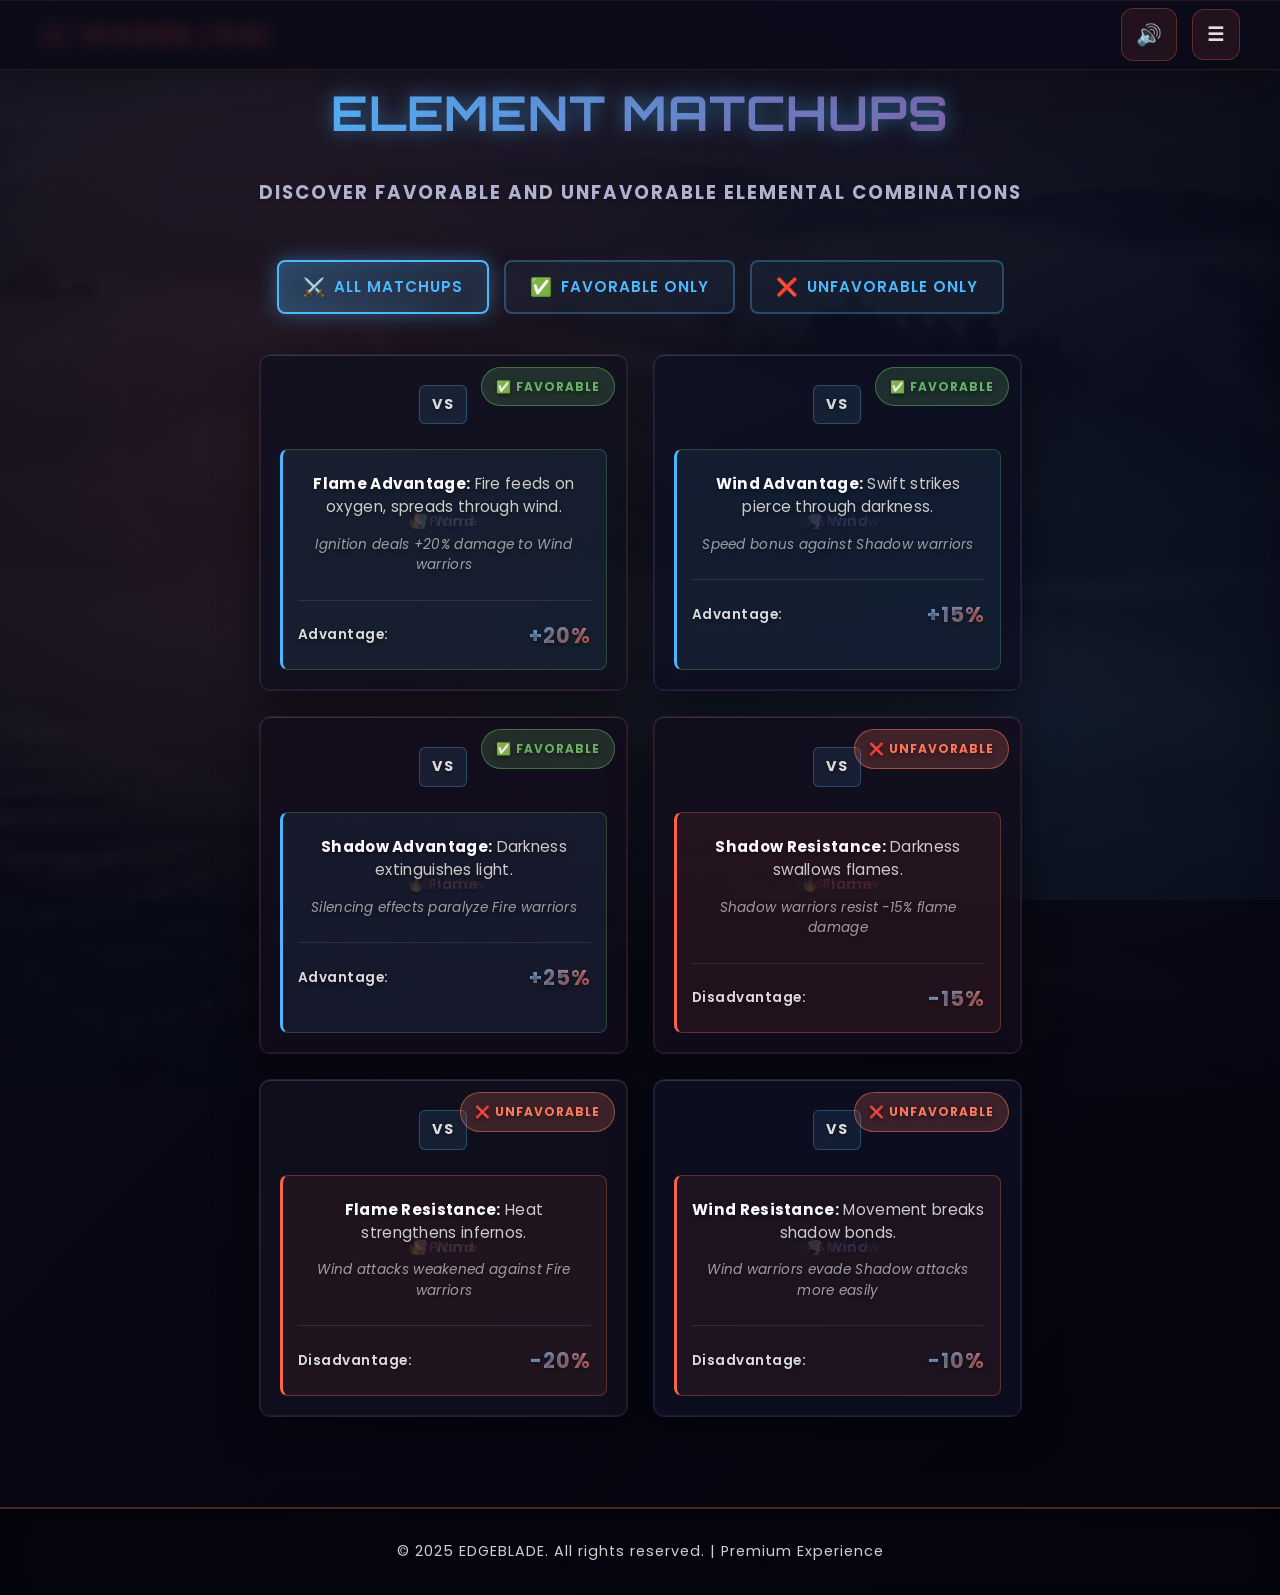
==== commit 2ba3cca3: "Lead Developer: Comprehensive matchups page overhaul MAJOR ENHANCEMENTS: ✅ Filter System:    - Added" ====
--- a/pages/matchups.html
+++ b/pages/matchups.html
@@ -46,11 +46,27 @@
 <!-- ELEMENT MATCHUPS PAGE -->
 <section class="page matchups-page">
   <div class="matchups-container">
-    <h2 class="matchups-title">ELEMENT MATCHUPS</h2>
-    <p class="section-subtitle">Discover favorable and unfavorable elemental combinations</p>
+    <div class="matchups-header">
+      <h2 class="matchups-title">ELEMENT MATCHUPS</h2>
+      <p class="section-subtitle">Discover favorable and unfavorable elemental combinations</p>
+    </div>
+
+    <!-- MATCHUP FILTERS -->
+    <div class="matchup-filters">
+      <button class="matchup-filter-btn active" data-filter="all">
+        <span class="filter-icon">⚔️</span> All Matchups
+      </button>
+      <button class="matchup-filter-btn" data-filter="favorable">
+        <span class="filter-icon">✅</span> Favorable Only
+      </button>
+      <button class="matchup-filter-btn" data-filter="unfavorable">
+        <span class="filter-icon">❌</span> Unfavorable Only
+      </button>
+    </div>
     
     <div class="matchups-grid">
-      <div class="matchup-card">
+      <div class="matchup-card" data-matchup="favorable">
+        <div class="matchup-badge favorable-badge">✅ FAVORABLE</div>
         <div class="matchup-vs">
           <div class="element-indicator flame">🔥 Flame</div>
           <span class="vs-text">vs</span>
@@ -59,10 +75,15 @@
         <div class="matchup-result favorable">
           <p><strong>Flame Advantage:</strong> Fire feeds on oxygen, spreads through wind.</p>
           <p class="matchup-desc">Ignition deals +20% damage to Wind warriors</p>
+          <div class="advantage-indicator">
+            <span class="advantage-label">Advantage:</span>
+            <span class="advantage-value">+20%</span>
+          </div>
         </div>
       </div>
 
-      <div class="matchup-card">
+      <div class="matchup-card" data-matchup="favorable">
+        <div class="matchup-badge favorable-badge">✅ FAVORABLE</div>
         <div class="matchup-vs">
           <div class="element-indicator wind">🌪️ Wind</div>
           <span class="vs-text">vs</span>
@@ -71,10 +92,15 @@
         <div class="matchup-result favorable">
           <p><strong>Wind Advantage:</strong> Swift strikes pierce through darkness.</p>
           <p class="matchup-desc">Speed bonus against Shadow warriors</p>
+          <div class="advantage-indicator">
+            <span class="advantage-label">Advantage:</span>
+            <span class="advantage-value">+15%</span>
+          </div>
         </div>
       </div>
 
-      <div class="matchup-card">
+      <div class="matchup-card" data-matchup="favorable">
+        <div class="matchup-badge favorable-badge">✅ FAVORABLE</div>
         <div class="matchup-vs">
           <div class="element-indicator shadow">🌑 Shadow</div>
           <span class="vs-text">vs</span>
@@ -83,10 +109,15 @@
         <div class="matchup-result favorable">
           <p><strong>Shadow Advantage:</strong> Darkness extinguishes light.</p>
           <p class="matchup-desc">Silencing effects paralyze Fire warriors</p>
+          <div class="advantage-indicator">
+            <span class="advantage-label">Advantage:</span>
+            <span class="advantage-value">+25%</span>
+          </div>
         </div>
       </div>
 
-      <div class="matchup-card">
+      <div class="matchup-card" data-matchup="unfavorable">
+        <div class="matchup-badge unfavorable-badge">❌ UNFAVORABLE</div>
         <div class="matchup-vs">
           <div class="element-indicator flame">🔥 Flame</div>
           <span class="vs-text">vs</span>
@@ -95,10 +126,15 @@
         <div class="matchup-result unfavorable">
           <p><strong>Shadow Resistance:</strong> Darkness swallows flames.</p>
           <p class="matchup-desc">Shadow warriors resist -15% flame damage</p>
+          <div class="advantage-indicator">
+            <span class="advantage-label">Disadvantage:</span>
+            <span class="advantage-value">-15%</span>
+          </div>
         </div>
       </div>
 
-      <div class="matchup-card">
+      <div class="matchup-card" data-matchup="unfavorable">
+        <div class="matchup-badge unfavorable-badge">❌ UNFAVORABLE</div>
         <div class="matchup-vs">
           <div class="element-indicator wind">🌪️ Wind</div>
           <span class="vs-text">vs</span>
@@ -107,10 +143,15 @@
         <div class="matchup-result unfavorable">
           <p><strong>Flame Resistance:</strong> Heat strengthens infernos.</p>
           <p class="matchup-desc">Wind attacks weakened against Fire warriors</p>
+          <div class="advantage-indicator">
+            <span class="advantage-label">Disadvantage:</span>
+            <span class="advantage-value">-20%</span>
+          </div>
         </div>
       </div>
 
-      <div class="matchup-card">
+      <div class="matchup-card" data-matchup="unfavorable">
+        <div class="matchup-badge unfavorable-badge">❌ UNFAVORABLE</div>
         <div class="matchup-vs">
           <div class="element-indicator shadow">🌑 Shadow</div>
           <span class="vs-text">vs</span>
@@ -119,6 +160,10 @@
         <div class="matchup-result unfavorable">
           <p><strong>Wind Resistance:</strong> Movement breaks shadow bonds.</p>
           <p class="matchup-desc">Wind warriors evade Shadow attacks more easily</p>
+          <div class="advantage-indicator">
+            <span class="advantage-label">Disadvantage:</span>
+            <span class="advantage-value">-10%</span>
+          </div>
         </div>
       </div>
     </div>
@@ -131,6 +176,7 @@
 </footer>
 
 <script src="../js/menu.js"></script>
+<script src="../js/matchups.js"></script>
 
 </body>
 </html>
--- a/style.css
+++ b/style.css
@@ -1561,6 +1561,12 @@
   margin: 0 auto;
 }
 
+.matchups-header {
+  text-align: center;
+  margin-bottom: 40px;
+  animation: fadeInDown 0.8s ease 0.2s both;
+}
+
 .matchups-title {
   font-family: 'Orbitron', sans-serif;
   font-size: 3rem;
@@ -1572,103 +1578,264 @@
   background-clip: text;
   letter-spacing: 4px;
   text-transform: uppercase;
+  text-shadow: 0 0 30px rgba(77, 184, 255, 0.3);
+}
+
+/* MATCHUP FILTERS */
+.matchup-filters {
+  display: flex;
+  justify-content: center;
+  gap: 15px;
+  margin-bottom: 40px;
+  flex-wrap: wrap;
+  animation: fadeIn 0.8s ease 0.4s both;
+}
+
+.matchup-filter-btn {
+  padding: 12px 24px;
+  border-radius: 8px;
+  border: 2px solid rgba(77, 184, 255, 0.3);
+  background: rgba(77, 184, 255, 0.05);
+  color: var(--secondary-color);
+  font-size: 0.95rem;
+  font-weight: 600;
+  cursor: pointer;
+  transition: all 0.3s cubic-bezier(0.34, 1.56, 0.64, 1);
+  font-family: 'Poppins', sans-serif;
+  text-transform: uppercase;
+  letter-spacing: 1px;
+  display: flex;
+  align-items: center;
+  gap: 8px;
+}
+
+.matchup-filter-btn:hover {
+  background: rgba(77, 184, 255, 0.15);
+  border-color: rgba(77, 184, 255, 0.6);
+  transform: translateY(-2px);
+  box-shadow: 0 8px 20px rgba(77, 184, 255, 0.2);
+}
+
+.matchup-filter-btn.active {
+  background: linear-gradient(135deg, rgba(77, 184, 255, 0.3), rgba(77, 184, 255, 0.1));
+  border-color: var(--secondary-color);
+  color: var(--secondary-color);
+  box-shadow: 0 0 20px rgba(77, 184, 255, 0.4), inset 0 0 20px rgba(77, 184, 255, 0.1);
+}
+
+.filter-icon {
+  font-size: 1.1rem;
 }
 
 .matchups-grid {
   display: grid;
-  grid-template-columns: repeat(auto-fit, minmax(300px, 1fr));
-  gap: 25px;
+  grid-template-columns: repeat(auto-fit, minmax(320px, 1fr));
+  gap: 28px;
+  animation: fadeIn 0.8s ease 0.6s both;
 }
 
 .matchup-card {
-  background: rgba(139, 71, 137, 0.05);
-  border: 1px solid rgba(139, 71, 137, 0.2);
+  background: linear-gradient(135deg, rgba(77, 184, 255, 0.08), rgba(139, 71, 137, 0.08));
+  border: 1.5px solid rgba(139, 71, 137, 0.3);
   border-radius: 15px;
-  padding: 25px;
+  padding: 28px;
   backdrop-filter: blur(10px);
-  transition: all 0.3s ease;
+  transition: all 0.4s cubic-bezier(0.34, 1.56, 0.64, 1);
+  position: relative;
+  overflow: hidden;
+  min-height: 320px;
+  display: flex;
+  flex-direction: column;
+}
+
+.matchup-card::before {
+  content: '';
+  position: absolute;
+  top: 0;
+  left: 0;
+  right: 0;
+  bottom: 0;
+  background: radial-gradient(circle at top right, rgba(255, 99, 71, 0.1), transparent 60%);
+  opacity: 0;
+  transition: opacity 0.4s ease;
+  pointer-events: none;
 }
 
 .matchup-card:hover {
-  transform: translateY(-3px);
-  border-color: rgba(139, 71, 137, 0.5);
-  background: rgba(139, 71, 137, 0.1);
+  transform: translateY(-8px) scale(1.02);
+  border-color: rgba(77, 184, 255, 0.6);
+  background: linear-gradient(135deg, rgba(77, 184, 255, 0.15), rgba(139, 71, 137, 0.12));
+  box-shadow: 0 20px 50px rgba(77, 184, 255, 0.25), inset 0 0 20px rgba(77, 184, 255, 0.05);
+}
+
+.matchup-card::before:hover {
+  opacity: 1;
+}
+
+.matchup-badge {
+  position: absolute;
+  top: 12px;
+  right: 12px;
+  padding: 8px 14px;
+  border-radius: 20px;
+  font-size: 0.75rem;
+  font-weight: 700;
+  letter-spacing: 1px;
+  animation: slideIn 0.5s ease 0.8s both;
+}
+
+.favorable-badge {
+  background: rgba(100, 180, 100, 0.2);
+  border: 1px solid rgba(100, 180, 100, 0.5);
+  color: #64b464;
+}
+
+.unfavorable-badge {
+  background: rgba(255, 120, 90, 0.2);
+  border: 1px solid rgba(255, 120, 90, 0.5);
+  color: #ff785a;
 }
 
 .matchup-vs {
   display: flex;
   align-items: center;
-  justify-content: space-between;
-  margin-bottom: 20px;
-  gap: 10px;
+  justify-content: center;
+  margin: 20px 0 25px;
+  gap: 12px;
+  flex-wrap: wrap;
 }
 
 .element-indicator {
-  flex: 1;
-  padding: 12px;
-  border-radius: 8px;
+  flex: 0 1 130px;
+  padding: 14px;
+  border-radius: 10px;
   text-align: center;
   font-weight: 600;
   font-size: 0.9rem;
   background: rgba(100, 100, 120, 0.3);
-  border: 1px solid rgba(100, 100, 120, 0.5);
+  border: 1.5px solid rgba(100, 100, 120, 0.5);
+  word-wrap: break-word;
+  overflow-wrap: break-word;
+  white-space: normal;
+  word-break: keep-all;
+  min-height: 48px;
+  display: flex;
+  align-items: center;
+  justify-content: center;
+  transition: all 0.3s ease;
+}
+
+.element-indicator:hover {
+  transform: scale(1.05);
 }
 
 .element-indicator.flame {
-  background: rgba(255, 99, 71, 0.2);
-  border-color: rgba(255, 99, 71, 0.5);
+  background: linear-gradient(135deg, rgba(255, 99, 71, 0.25), rgba(255, 99, 71, 0.1));
+  border-color: rgba(255, 99, 71, 0.6);
   color: var(--primary-color);
+  box-shadow: 0 0 15px rgba(255, 99, 71, 0.3);
 }
 
 .element-indicator.wind {
-  background: rgba(77, 184, 255, 0.2);
-  border-color: rgba(77, 184, 255, 0.5);
+  background: linear-gradient(135deg, rgba(77, 184, 255, 0.25), rgba(77, 184, 255, 0.1));
+  border-color: rgba(77, 184, 255, 0.6);
   color: var(--secondary-color);
+  box-shadow: 0 0 15px rgba(77, 184, 255, 0.3);
 }
 
 .element-indicator.shadow {
-  background: rgba(139, 71, 137, 0.2);
-  border-color: rgba(139, 71, 137, 0.5);
+  background: linear-gradient(135deg, rgba(139, 71, 137, 0.25), rgba(139, 71, 137, 0.1));
+  border-color: rgba(139, 71, 137, 0.6);
   color: var(--tertiary-color);
+  box-shadow: 0 0 15px rgba(139, 71, 137, 0.3);
 }
 
 .vs-text {
   font-weight: 700;
   color: var(--text-secondary);
-  font-size: 0.85rem;
-  letter-spacing: 1px;
+  font-size: 0.9rem;
+  letter-spacing: 2px;
   flex: 0 0 auto;
+  text-transform: uppercase;
+  background: rgba(77, 184, 255, 0.1);
+  padding: 6px 12px;
+  border-radius: 6px;
+  border: 1px solid rgba(77, 184, 255, 0.3);
 }
 
 .matchup-result {
-  padding: 15px;
-  border-radius: 8px;
+  padding: 18px;
+  border-radius: 10px;
   background: rgba(77, 184, 255, 0.1);
-  border-left: 3px solid rgba(77, 184, 255, 0.5);
+  border-left: 4px solid rgba(77, 184, 255, 0.7);
+  flex-grow: 1;
+  display: flex;
+  flex-direction: column;
 }
 
 .matchup-result.favorable {
-  background: rgba(100, 180, 100, 0.1);
-  border-left-color: rgba(100, 180, 100, 0.5);
+  background: linear-gradient(135deg, rgba(100, 180, 100, 0.15), rgba(100, 180, 100, 0.05));
+  border-left-color: rgba(100, 180, 100, 0.7);
+  border: 1px solid rgba(100, 180, 100, 0.3);
 }
 
 .matchup-result.unfavorable {
-  background: rgba(255, 120, 90, 0.1);
-  border-left-color: rgba(255, 120, 90, 0.5);
+  background: linear-gradient(135deg, rgba(255, 120, 90, 0.15), rgba(255, 120, 90, 0.05));
+  border-left-color: rgba(255, 120, 90, 0.7);
+  border: 1px solid rgba(255, 120, 90, 0.3);
 }
 
 .matchup-result p {
   margin: 8px 0;
   font-size: 0.95rem;
   line-height: 1.6;
+  color: var(--text-primary);
 }
 
 .matchup-result strong {
   color: var(--text-primary);
+  font-weight: 700;
 }
 
 .matchup-desc {
   color: var(--text-secondary);
+  font-size: 0.9rem;
+  margin-top: 8px;
+  font-style: italic;
+}
+
+.advantage-indicator {
+  display: flex;
+  align-items: center;
+  justify-content: space-between;
+  margin-top: 16px;
+  padding-top: 16px;
+  border-top: 1px solid rgba(255, 255, 255, 0.1);
+  gap: 12px;
+}
+
+.advantage-label {
+  color: var(--text-secondary);
+  font-size: 0.85rem;
+  font-weight: 600;
+  letter-spacing: 0.5px;
+}
+
+.advantage-value {
+  background: linear-gradient(135deg, var(--secondary-color), var(--primary-color));
+  -webkit-background-clip: text;
+  -webkit-text-fill-color: transparent;
+  background-clip: text;
+  font-size: 1.3rem;
+  font-weight: 700;
+  letter-spacing: 1px;
+}
+
+/* HIDDEN STATE FOR FILTERS */
+.matchup-card.hidden {
+  display: none;
+  opacity: 0;
+}
   font-size: 0.9rem;
   margin-top: 10px;
 }
@@ -3089,10 +3256,20 @@
     font-size: 2rem;
   }
 
+  .matchup-filters {
+    gap: 10px;
+  }
+
+  .matchup-filter-btn {
+    padding: 10px 18px;
+    font-size: 0.85rem;
+  }
+
   .abilities-grid,
   .matchups-grid,
   .stats-comparison {
     grid-template-columns: 1fr;
+    gap: 20px;
   }
 
   .ability-card,
@@ -3163,6 +3340,21 @@
     font-size: 0.95rem;
   }
 
+  .matchup-filters {
+    gap: 8px;
+    margin-bottom: 20px;
+  }
+
+  .matchup-filter-btn {
+    padding: 8px 12px;
+    font-size: 0.75rem;
+    gap: 4px;
+  }
+
+  .filter-icon {
+    font-size: 0.9rem;
+  }
+
   .abilities-grid,
   .matchups-grid,
   .stats-comparison {
@@ -3173,6 +3365,36 @@
   .matchup-card,
   .character-stat-card {
     padding: 15px;
+    min-height: 280px;
+  }
+
+  .matchup-badge {
+    padding: 6px 10px;
+    font-size: 0.7rem;
+    top: 8px;
+    right: 8px;
+  }
+
+  .element-indicator {
+    flex: 0 1 100px;
+    padding: 10px;
+    font-size: 0.8rem;
+    min-height: 42px;
+  }
+
+  .vs-text {
+    font-size: 0.8rem;
+    padding: 4px 8px;
+  }
+
+  .advantage-indicator {
+    flex-direction: column;
+    align-items: flex-start;
+    gap: 8px;
+  }
+
+  .advantage-value {
+    font-size: 1.1rem;
   }
 
   .ability-header,
@@ -5265,17 +5487,27 @@
   display: flex;
   justify-content: center;
   align-items: center;
-  gap: 15px;
+  gap: 12px;
   margin: 10px 0;
   font-weight: 700;
+  flex-wrap: wrap;
 }
 
 .matchup-card .element-indicator {
-  font-size: 1.5rem;
-  padding: 10px 15px;
+  font-size: 0.9rem;
+  padding: 10px 12px;
   border-radius: 8px;
   background: rgba(0, 0, 0, 0.3);
   border: 1px solid rgba(255, 99, 71, 0.3);
+  flex: 0 1 140px;
+  word-wrap: break-word;
+  overflow-wrap: break-word;
+  white-space: normal;
+  word-break: keep-all;
+  min-height: 45px;
+  display: flex;
+  align-items: center;
+  justify-content: center;
 }
 
 .matchup-card .vs-text {
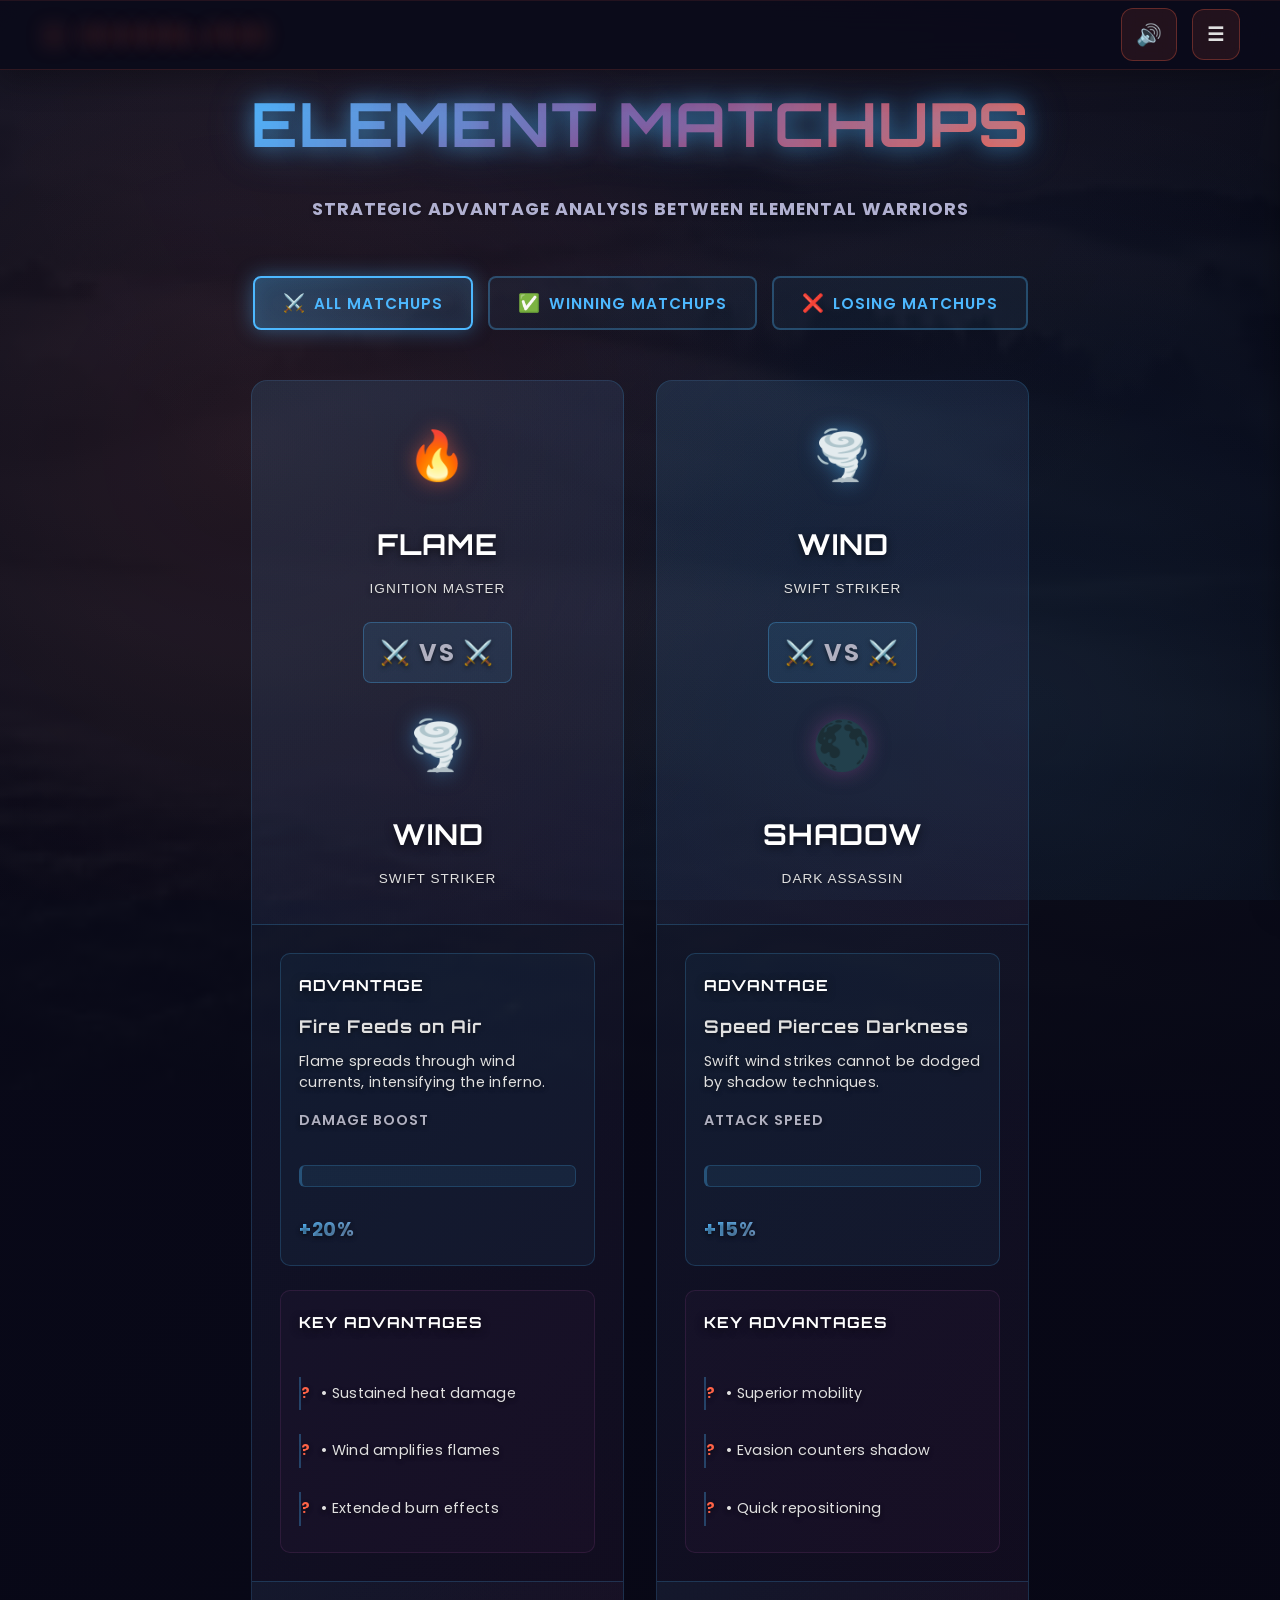
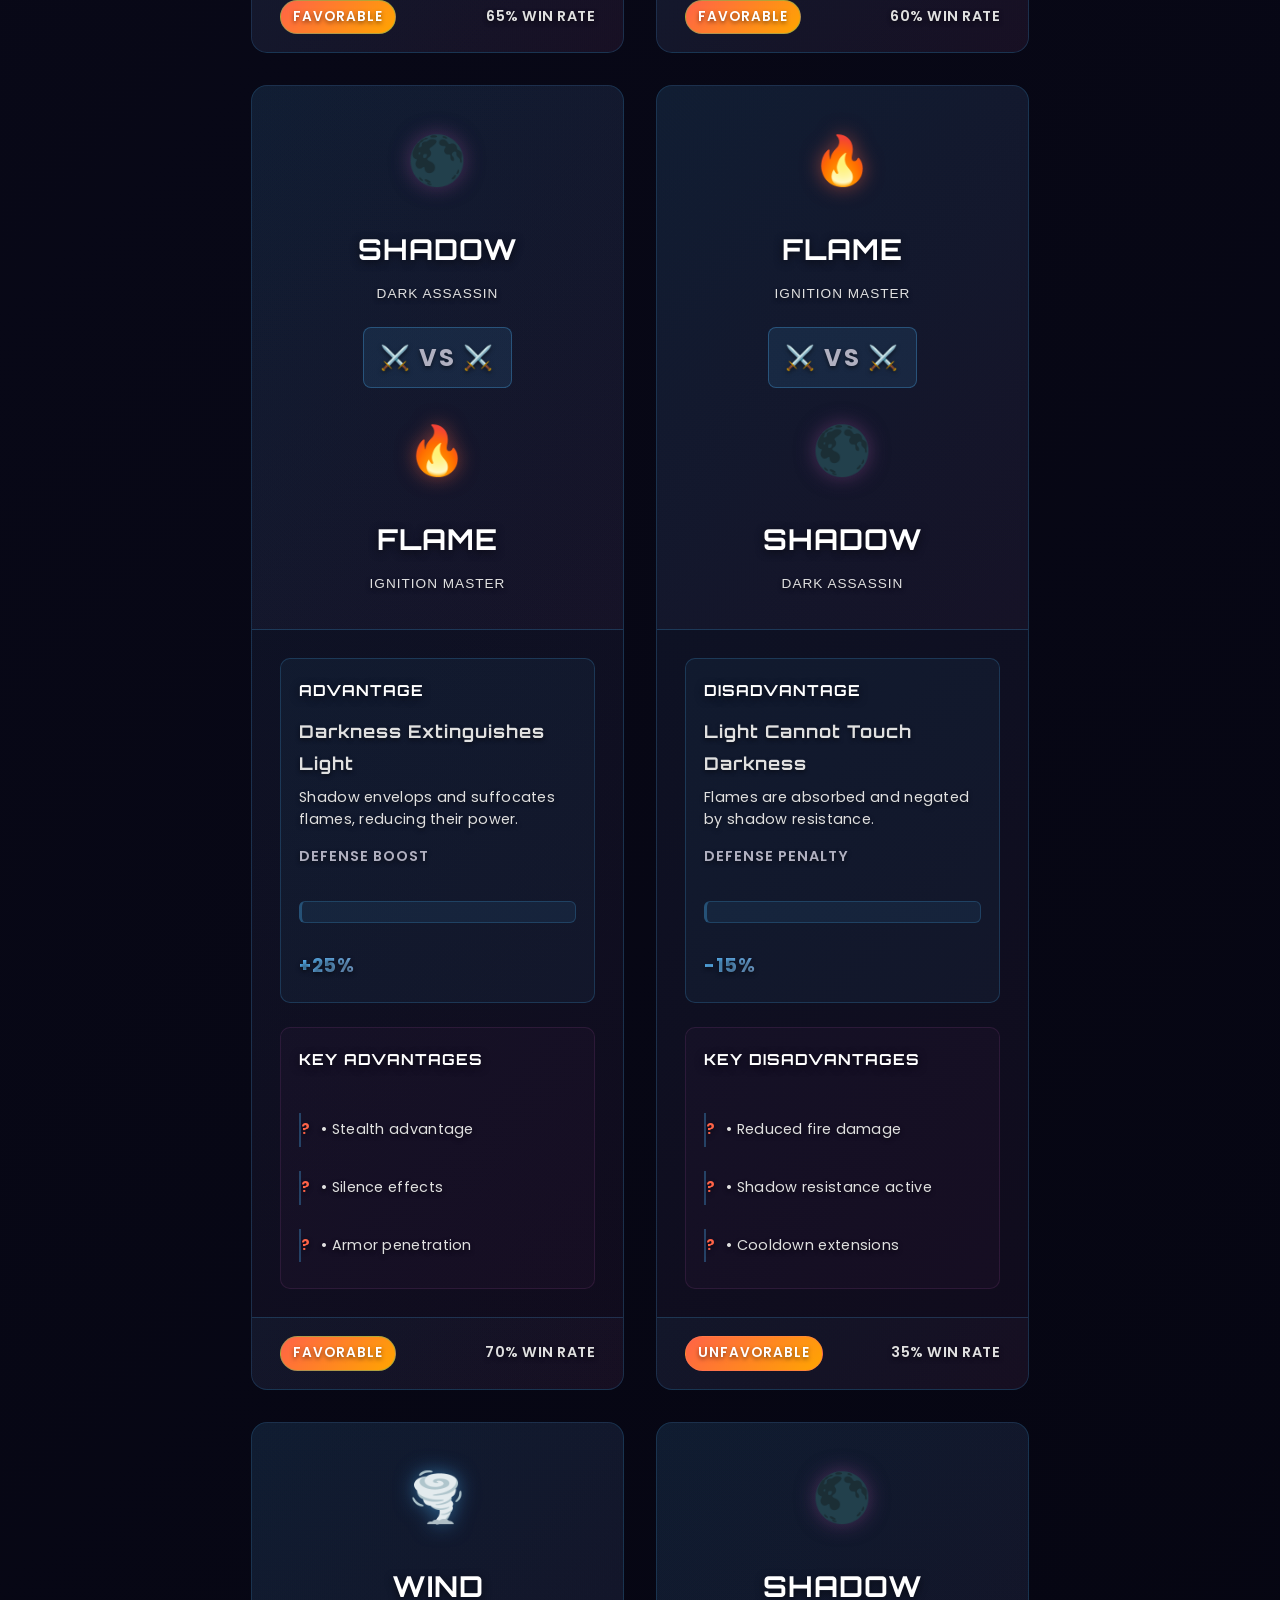
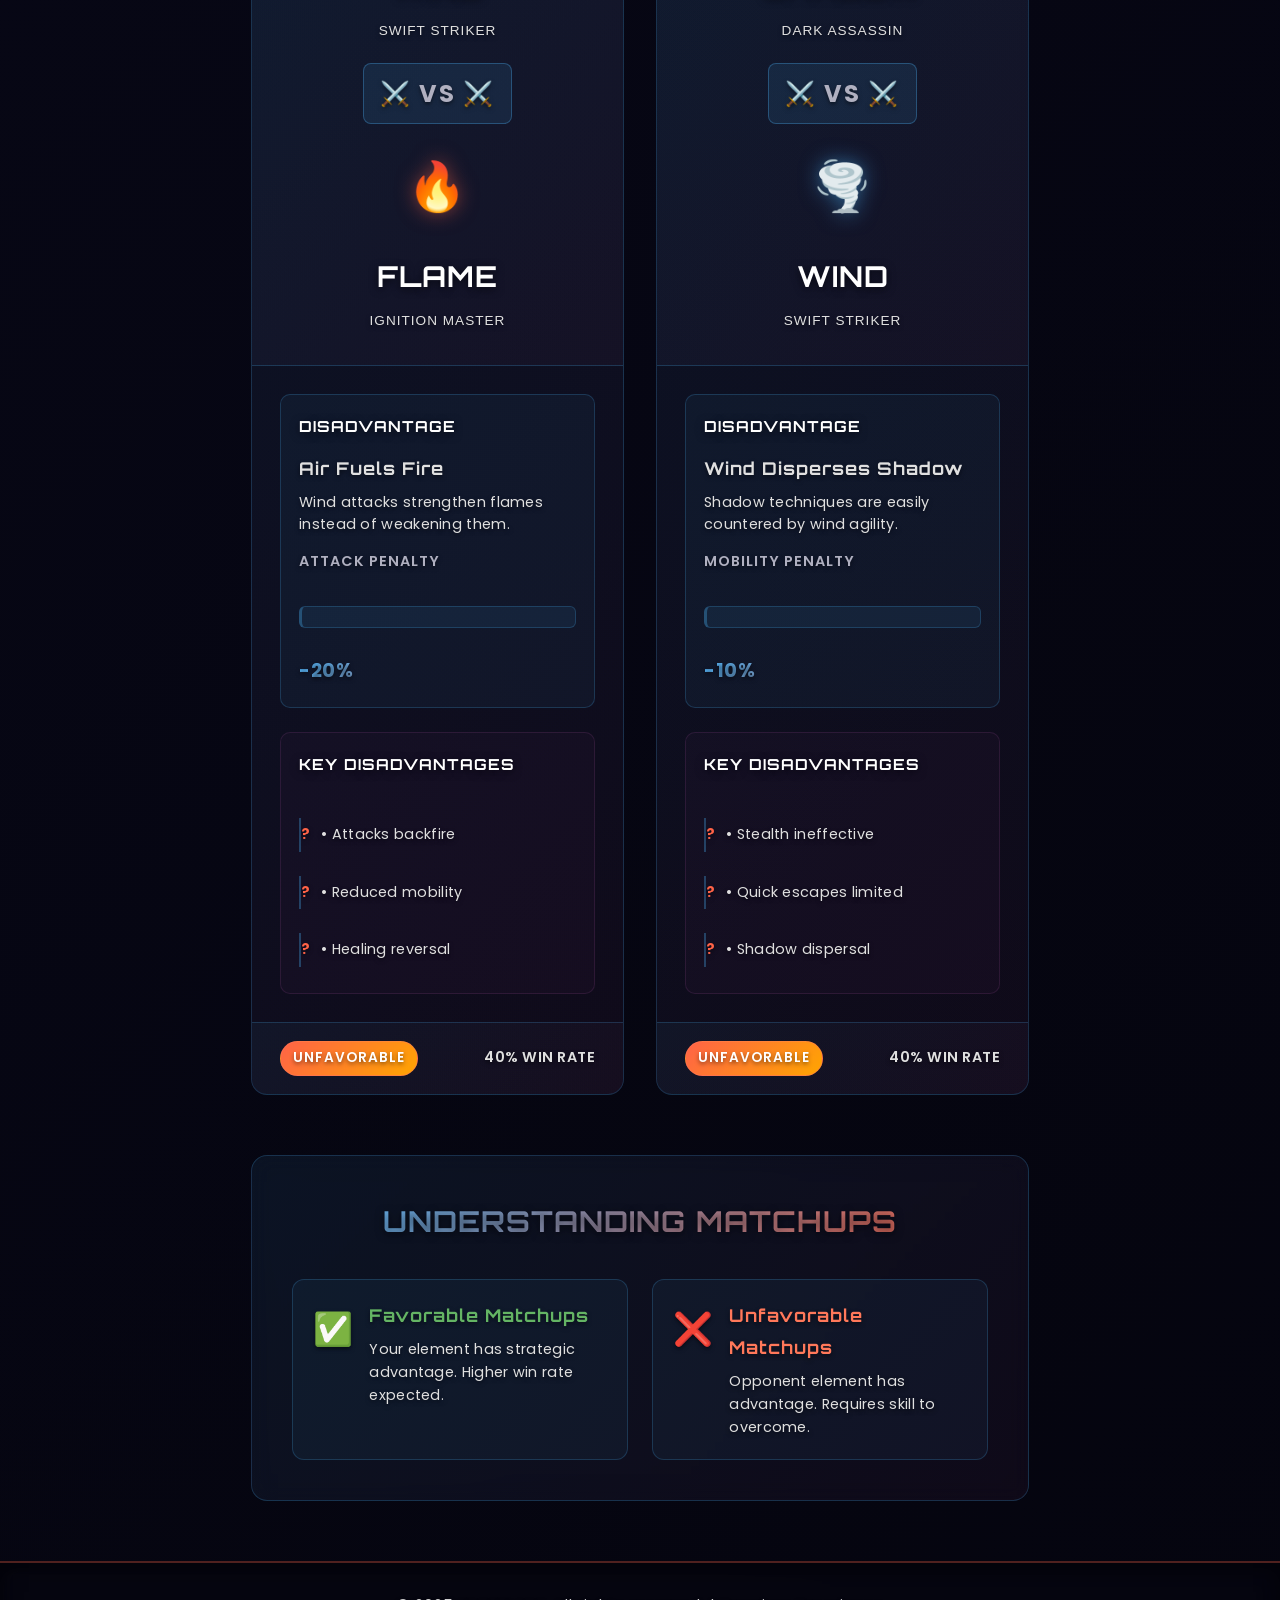
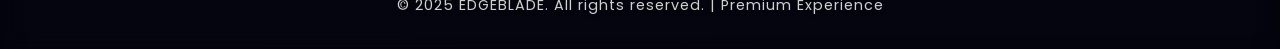
==== commit ccaccbb7: "🎨 Complete Matchups Page Redesign - Modern Theme MAJOR REDESIGN: Completely recreated matchups page " ====
--- a/pages/matchups.html
+++ b/pages/matchups.html
@@ -3,7 +3,7 @@
 <head>
   <meta charset="UTF-8" />
   <meta name="viewport" content="width=device-width, initial-scale=1.0" />
-  <meta name="description" content="EDGEBLADE - Element Matchups and Advantages" />
+  <meta name="description" content="EDGEBLADE - Element Matchups Analysis" />
   <title>Matchups | EDGE BLADE</title>
   <link rel="icon" type="image/x-icon" href="data:image/svg+xml,<svg xmlns='http://www.w3.org/2000/svg' viewBox='0 0 100 100'><text y='50' font-size='90' font-weight='bold' fill='%23ff6347'>⚡</text></svg>" />
   <link rel="stylesheet" href="../style.css" />
@@ -43,130 +43,345 @@
   </ul>
 </menu>
 
-<!-- ELEMENT MATCHUPS PAGE -->
+<!-- MATCHUPS PAGE -->
 <section class="page matchups-page">
   <div class="matchups-container">
-    <div class="matchups-header">
-      <h2 class="matchups-title">ELEMENT MATCHUPS</h2>
-      <p class="section-subtitle">Discover favorable and unfavorable elemental combinations</p>
-    </div>
-
-    <!-- MATCHUP FILTERS -->
-    <div class="matchup-filters">
-      <button class="matchup-filter-btn active" data-filter="all">
-        <span class="filter-icon">⚔️</span> All Matchups
+    <h2 class="matchups-title">ELEMENT MATCHUPS</h2>
+    <p class="section-subtitle">Strategic advantage analysis between elemental warriors</p>
+    
+    <!-- MATCHUP CATEGORY FILTERS -->
+    <div class="matchup-category-filters">
+      <button class="category-btn active" data-category="all">
+        <span class="cat-icon">⚔️</span> All Matchups
       </button>
-      <button class="matchup-filter-btn" data-filter="favorable">
-        <span class="filter-icon">✅</span> Favorable Only
+      <button class="category-btn" data-category="favorable">
+        <span class="cat-icon">✅</span> Winning Matchups
       </button>
-      <button class="matchup-filter-btn" data-filter="unfavorable">
-        <span class="filter-icon">❌</span> Unfavorable Only
+      <button class="category-btn" data-category="unfavorable">
+        <span class="cat-icon">❌</span> Losing Matchups
       </button>
     </div>
-    
-    <div class="matchups-grid">
-      <div class="matchup-card" data-matchup="favorable">
-        <div class="matchup-badge favorable-badge">✅ FAVORABLE</div>
-        <div class="matchup-vs">
-          <div class="element-indicator flame">🔥 Flame</div>
-          <span class="vs-text">vs</span>
-          <div class="element-indicator wind">🌪️ Wind</div>
-        </div>
-        <div class="matchup-result favorable">
-          <p><strong>Flame Advantage:</strong> Fire feeds on oxygen, spreads through wind.</p>
-          <p class="matchup-desc">Ignition deals +20% damage to Wind warriors</p>
-          <div class="advantage-indicator">
-            <span class="advantage-label">Advantage:</span>
-            <span class="advantage-value">+20%</span>
-          </div>
-        </div>
-      </div>
-
-      <div class="matchup-card" data-matchup="favorable">
-        <div class="matchup-badge favorable-badge">✅ FAVORABLE</div>
-        <div class="matchup-vs">
-          <div class="element-indicator wind">🌪️ Wind</div>
-          <span class="vs-text">vs</span>
-          <div class="element-indicator shadow">🌑 Shadow</div>
-        </div>
-        <div class="matchup-result favorable">
-          <p><strong>Wind Advantage:</strong> Swift strikes pierce through darkness.</p>
-          <p class="matchup-desc">Speed bonus against Shadow warriors</p>
-          <div class="advantage-indicator">
-            <span class="advantage-label">Advantage:</span>
-            <span class="advantage-value">+15%</span>
-          </div>
-        </div>
-      </div>
-
-      <div class="matchup-card" data-matchup="favorable">
-        <div class="matchup-badge favorable-badge">✅ FAVORABLE</div>
-        <div class="matchup-vs">
-          <div class="element-indicator shadow">🌑 Shadow</div>
-          <span class="vs-text">vs</span>
-          <div class="element-indicator flame">🔥 Flame</div>
-        </div>
-        <div class="matchup-result favorable">
-          <p><strong>Shadow Advantage:</strong> Darkness extinguishes light.</p>
-          <p class="matchup-desc">Silencing effects paralyze Fire warriors</p>
-          <div class="advantage-indicator">
-            <span class="advantage-label">Advantage:</span>
-            <span class="advantage-value">+25%</span>
-          </div>
-        </div>
-      </div>
-
-      <div class="matchup-card" data-matchup="unfavorable">
-        <div class="matchup-badge unfavorable-badge">❌ UNFAVORABLE</div>
-        <div class="matchup-vs">
-          <div class="element-indicator flame">🔥 Flame</div>
-          <span class="vs-text">vs</span>
-          <div class="element-indicator shadow">🌑 Shadow</div>
-        </div>
-        <div class="matchup-result unfavorable">
-          <p><strong>Shadow Resistance:</strong> Darkness swallows flames.</p>
-          <p class="matchup-desc">Shadow warriors resist -15% flame damage</p>
-          <div class="advantage-indicator">
-            <span class="advantage-label">Disadvantage:</span>
-            <span class="advantage-value">-15%</span>
-          </div>
-        </div>
-      </div>
-
-      <div class="matchup-card" data-matchup="unfavorable">
-        <div class="matchup-badge unfavorable-badge">❌ UNFAVORABLE</div>
-        <div class="matchup-vs">
-          <div class="element-indicator wind">🌪️ Wind</div>
-          <span class="vs-text">vs</span>
-          <div class="element-indicator flame">🔥 Flame</div>
-        </div>
-        <div class="matchup-result unfavorable">
-          <p><strong>Flame Resistance:</strong> Heat strengthens infernos.</p>
-          <p class="matchup-desc">Wind attacks weakened against Fire warriors</p>
-          <div class="advantage-indicator">
-            <span class="advantage-label">Disadvantage:</span>
-            <span class="advantage-value">-20%</span>
-          </div>
-        </div>
-      </div>
-
-      <div class="matchup-card" data-matchup="unfavorable">
-        <div class="matchup-badge unfavorable-badge">❌ UNFAVORABLE</div>
-        <div class="matchup-vs">
-          <div class="element-indicator shadow">🌑 Shadow</div>
-          <span class="vs-text">vs</span>
-          <div class="element-indicator wind">🌪️ Wind</div>
-        </div>
-        <div class="matchup-result unfavorable">
-          <p><strong>Wind Resistance:</strong> Movement breaks shadow bonds.</p>
-          <p class="matchup-desc">Wind warriors evade Shadow attacks more easily</p>
-          <div class="advantage-indicator">
-            <span class="advantage-label">Disadvantage:</span>
-            <span class="advantage-value">-10%</span>
-          </div>
-        </div>
-      </div>
-    </div>
+
+    <!-- MATCHUP COMPARISON GRID -->
+    <div class="matchups-comparison-grid">
+      
+      <!-- FLAME VS WIND -->
+      <div class="matchup-comparison-card" data-category="favorable">
+        <div class="comparison-header">
+          <div class="attacker-side">
+            <div class="element-combo-badge flame-combo">🔥</div>
+            <h3>Flame</h3>
+            <p class="combo-name">Ignition Master</p>
+          </div>
+          <div class="vs-separator">⚔️ VS ⚔️</div>
+          <div class="defender-side">
+            <div class="element-combo-badge wind-combo">🌪️</div>
+            <h3>Wind</h3>
+            <p class="combo-name">Swift Striker</p>
+          </div>
+        </div>
+
+        <div class="comparison-body">
+          <div class="advantage-section">
+            <h4>Advantage</h4>
+            <p class="advantage-title">Fire Feeds on Air</p>
+            <p class="advantage-desc">Flame spreads through wind currents, intensifying the inferno.</p>
+            
+            <div class="stat-comparison">
+              <div class="stat-item">
+                <span class="stat-label">Damage Boost</span>
+                <div class="stat-bar">
+                  <div class="stat-fill" style="width: 75%;"></div>
+                </div>
+                <span class="stat-value">+20%</span>
+              </div>
+            </div>
+          </div>
+
+          <div class="ability-list">
+            <h4>Key Advantages</h4>
+            <ul>
+              <li>• Sustained heat damage</li>
+              <li>• Wind amplifies flames</li>
+              <li>• Extended burn effects</li>
+            </ul>
+          </div>
+        </div>
+
+        <div class="comparison-footer">
+          <span class="result-badge favorable-result">FAVORABLE</span>
+          <span class="matchup-odds">65% Win Rate</span>
+        </div>
+      </div>
+
+      <!-- WIND VS SHADOW -->
+      <div class="matchup-comparison-card" data-category="favorable">
+        <div class="comparison-header">
+          <div class="attacker-side">
+            <div class="element-combo-badge wind-combo">🌪️</div>
+            <h3>Wind</h3>
+            <p class="combo-name">Swift Striker</p>
+          </div>
+          <div class="vs-separator">⚔️ VS ⚔️</div>
+          <div class="defender-side">
+            <div class="element-combo-badge shadow-combo">🌑</div>
+            <h3>Shadow</h3>
+            <p class="combo-name">Dark Assassin</p>
+          </div>
+        </div>
+
+        <div class="comparison-body">
+          <div class="advantage-section">
+            <h4>Advantage</h4>
+            <p class="advantage-title">Speed Pierces Darkness</p>
+            <p class="advantage-desc">Swift wind strikes cannot be dodged by shadow techniques.</p>
+            
+            <div class="stat-comparison">
+              <div class="stat-item">
+                <span class="stat-label">Attack Speed</span>
+                <div class="stat-bar">
+                  <div class="stat-fill" style="width: 70%;"></div>
+                </div>
+                <span class="stat-value">+15%</span>
+              </div>
+            </div>
+          </div>
+
+          <div class="ability-list">
+            <h4>Key Advantages</h4>
+            <ul>
+              <li>• Superior mobility</li>
+              <li>• Evasion counters shadow</li>
+              <li>• Quick repositioning</li>
+            </ul>
+          </div>
+        </div>
+
+        <div class="comparison-footer">
+          <span class="result-badge favorable-result">FAVORABLE</span>
+          <span class="matchup-odds">60% Win Rate</span>
+        </div>
+      </div>
+
+      <!-- SHADOW VS FLAME -->
+      <div class="matchup-comparison-card" data-category="favorable">
+        <div class="comparison-header">
+          <div class="attacker-side">
+            <div class="element-combo-badge shadow-combo">🌑</div>
+            <h3>Shadow</h3>
+            <p class="combo-name">Dark Assassin</p>
+          </div>
+          <div class="vs-separator">⚔️ VS ⚔️</div>
+          <div class="defender-side">
+            <div class="element-combo-badge flame-combo">🔥</div>
+            <h3>Flame</h3>
+            <p class="combo-name">Ignition Master</p>
+          </div>
+        </div>
+
+        <div class="comparison-body">
+          <div class="advantage-section">
+            <h4>Advantage</h4>
+            <p class="advantage-title">Darkness Extinguishes Light</p>
+            <p class="advantage-desc">Shadow envelops and suffocates flames, reducing their power.</p>
+            
+            <div class="stat-comparison">
+              <div class="stat-item">
+                <span class="stat-label">Defense Boost</span>
+                <div class="stat-bar">
+                  <div class="stat-fill" style="width: 85%;"></div>
+                </div>
+                <span class="stat-value">+25%</span>
+              </div>
+            </div>
+          </div>
+
+          <div class="ability-list">
+            <h4>Key Advantages</h4>
+            <ul>
+              <li>• Stealth advantage</li>
+              <li>• Silence effects</li>
+              <li>• Armor penetration</li>
+            </ul>
+          </div>
+        </div>
+
+        <div class="comparison-footer">
+          <span class="result-badge favorable-result">FAVORABLE</span>
+          <span class="matchup-odds">70% Win Rate</span>
+        </div>
+      </div>
+
+      <!-- FLAME VS SHADOW (Unfavorable) -->
+      <div class="matchup-comparison-card" data-category="unfavorable">
+        <div class="comparison-header">
+          <div class="attacker-side">
+            <div class="element-combo-badge flame-combo">🔥</div>
+            <h3>Flame</h3>
+            <p class="combo-name">Ignition Master</p>
+          </div>
+          <div class="vs-separator">⚔️ VS ⚔️</div>
+          <div class="defender-side">
+            <div class="element-combo-badge shadow-combo">🌑</div>
+            <h3>Shadow</h3>
+            <p class="combo-name">Dark Assassin</p>
+          </div>
+        </div>
+
+        <div class="comparison-body">
+          <div class="disadvantage-section">
+            <h4>Disadvantage</h4>
+            <p class="disadvantage-title">Light Cannot Touch Darkness</p>
+            <p class="disadvantage-desc">Flames are absorbed and negated by shadow resistance.</p>
+            
+            <div class="stat-comparison">
+              <div class="stat-item">
+                <span class="stat-label">Defense Penalty</span>
+                <div class="stat-bar">
+                  <div class="stat-fill" style="width: 45%;"></div>
+                </div>
+                <span class="stat-value">-15%</span>
+              </div>
+            </div>
+          </div>
+
+          <div class="ability-list">
+            <h4>Key Disadvantages</h4>
+            <ul>
+              <li>• Reduced fire damage</li>
+              <li>• Shadow resistance active</li>
+              <li>• Cooldown extensions</li>
+            </ul>
+          </div>
+        </div>
+
+        <div class="comparison-footer">
+          <span class="result-badge unfavorable-result">UNFAVORABLE</span>
+          <span class="matchup-odds">35% Win Rate</span>
+        </div>
+      </div>
+
+      <!-- WIND VS FLAME (Unfavorable) -->
+      <div class="matchup-comparison-card" data-category="unfavorable">
+        <div class="comparison-header">
+          <div class="attacker-side">
+            <div class="element-combo-badge wind-combo">🌪️</div>
+            <h3>Wind</h3>
+            <p class="combo-name">Swift Striker</p>
+          </div>
+          <div class="vs-separator">⚔️ VS ⚔️</div>
+          <div class="defender-side">
+            <div class="element-combo-badge flame-combo">🔥</div>
+            <h3>Flame</h3>
+            <p class="combo-name">Ignition Master</p>
+          </div>
+        </div>
+
+        <div class="comparison-body">
+          <div class="disadvantage-section">
+            <h4>Disadvantage</h4>
+            <p class="disadvantage-title">Air Fuels Fire</p>
+            <p class="disadvantage-desc">Wind attacks strengthen flames instead of weakening them.</p>
+            
+            <div class="stat-comparison">
+              <div class="stat-item">
+                <span class="stat-label">Attack Penalty</span>
+                <div class="stat-bar">
+                  <div class="stat-fill" style="width: 40%;"></div>
+                </div>
+                <span class="stat-value">-20%</span>
+              </div>
+            </div>
+          </div>
+
+          <div class="ability-list">
+            <h4>Key Disadvantages</h4>
+            <ul>
+              <li>• Attacks backfire</li>
+              <li>• Reduced mobility</li>
+              <li>• Healing reversal</li>
+            </ul>
+          </div>
+        </div>
+
+        <div class="comparison-footer">
+          <span class="result-badge unfavorable-result">UNFAVORABLE</span>
+          <span class="matchup-odds">40% Win Rate</span>
+        </div>
+      </div>
+
+      <!-- SHADOW VS WIND (Unfavorable) -->
+      <div class="matchup-comparison-card" data-category="unfavorable">
+        <div class="comparison-header">
+          <div class="attacker-side">
+            <div class="element-combo-badge shadow-combo">🌑</div>
+            <h3>Shadow</h3>
+            <p class="combo-name">Dark Assassin</p>
+          </div>
+          <div class="vs-separator">⚔️ VS ⚔️</div>
+          <div class="defender-side">
+            <div class="element-combo-badge wind-combo">🌪️</div>
+            <h3>Wind</h3>
+            <p class="combo-name">Swift Striker</p>
+          </div>
+        </div>
+
+        <div class="comparison-body">
+          <div class="disadvantage-section">
+            <h4>Disadvantage</h4>
+            <p class="disadvantage-title">Wind Disperses Shadow</p>
+            <p class="disadvantage-desc">Shadow techniques are easily countered by wind agility.</p>
+            
+            <div class="stat-comparison">
+              <div class="stat-item">
+                <span class="stat-label">Mobility Penalty</span>
+                <div class="stat-bar">
+                  <div class="stat-fill" style="width: 50%;"></div>
+                </div>
+                <span class="stat-value">-10%</span>
+              </div>
+            </div>
+          </div>
+
+          <div class="ability-list">
+            <h4>Key Disadvantages</h4>
+            <ul>
+              <li>• Stealth ineffective</li>
+              <li>• Quick escapes limited</li>
+              <li>• Shadow dispersal</li>
+            </ul>
+          </div>
+        </div>
+
+        <div class="comparison-footer">
+          <span class="result-badge unfavorable-result">UNFAVORABLE</span>
+          <span class="matchup-odds">40% Win Rate</span>
+        </div>
+      </div>
+
+    </div>
+
+    <!-- MATCHUP LEGEND -->
+    <div class="matchup-legend">
+      <h3>Understanding Matchups</h3>
+      <div class="legend-items">
+        <div class="legend-item favorable-legend">
+          <span class="legend-icon">✅</span>
+          <div>
+            <strong>Favorable Matchups</strong>
+            <p>Your element has strategic advantage. Higher win rate expected.</p>
+          </div>
+        </div>
+        <div class="legend-item unfavorable-legend">
+          <span class="legend-icon">❌</span>
+          <div>
+            <strong>Unfavorable Matchups</strong>
+            <p>Opponent element has advantage. Requires skill to overcome.</p>
+          </div>
+        </div>
+      </div>
+    </div>
+
   </div>
 </section>
 
--- a/style.css
+++ b/style.css
@@ -1547,52 +1547,77 @@
 }
 
 /* ============================================
-   ELEMENT MATCHUPS PAGE
+   ELEMENT MATCHUPS PAGE - MODERN DESIGN
    ============================================ */
 
 .matchups-page {
-  background: linear-gradient(135deg, rgba(10, 10, 26, 0.8), rgba(5, 5, 16, 0.9));
+  background: linear-gradient(135deg, rgba(10, 10, 26, 0.95), rgba(5, 5, 16, 0.95));
   min-height: 100vh;
   padding: 100px 20px 60px;
+  position: relative;
+}
+
+.matchups-page::before {
+  content: '';
+  position: fixed;
+  top: 0;
+  left: 0;
+  width: 100%;
+  height: 100%;
+  background: radial-gradient(ellipse at 60% 50%, rgba(77, 184, 255, 0.08) 0%, transparent 50%),
+              radial-gradient(ellipse at 20% 80%, rgba(139, 71, 137, 0.08) 0%, transparent 50%);
+  pointer-events: none;
+  z-index: 0;
 }
 
 .matchups-container {
   max-width: 1200px;
   margin: 0 auto;
-}
-
-.matchups-header {
-  text-align: center;
-  margin-bottom: 40px;
-  animation: fadeInDown 0.8s ease 0.2s both;
+  position: relative;
+  z-index: 1;
 }
 
 .matchups-title {
   font-family: 'Orbitron', sans-serif;
-  font-size: 3rem;
+  font-size: 3.8rem;
   text-align: center;
-  margin-bottom: 20px;
-  background: linear-gradient(135deg, var(--secondary-color), var(--tertiary-color));
+  margin-bottom: 15px;
+  background: linear-gradient(135deg, var(--secondary-color), var(--tertiary-color), var(--primary-color));
   -webkit-background-clip: text;
   -webkit-text-fill-color: transparent;
   background-clip: text;
   letter-spacing: 4px;
   text-transform: uppercase;
-  text-shadow: 0 0 30px rgba(77, 184, 255, 0.3);
-}
-
-/* MATCHUP FILTERS */
-.matchup-filters {
+  text-shadow: 0 0 40px rgba(77, 184, 255, 0.5), 0 0 80px rgba(139, 71, 137, 0.3);
+  font-weight: 900;
+  animation: fadeInDown 0.8s cubic-bezier(0.34, 1.56, 0.64, 1);
+  filter: drop-shadow(0 0 20px rgba(77, 184, 255, 0.3));
+}
+
+.matchups-container > .section-subtitle {
+  text-align: center;
+  color: var(--text-secondary);
+  font-size: 1.1rem;
+  letter-spacing: 1px;
+  margin-bottom: 50px;
+  animation: fadeIn 0.8s ease 0.3s both;
+}
+
+/* ============================================
+   MATCHUP CATEGORY FILTERS
+   ============================================ */
+
+.matchup-category-filters {
   display: flex;
   justify-content: center;
   gap: 15px;
-  margin-bottom: 40px;
+  margin-bottom: 50px;
   flex-wrap: wrap;
   animation: fadeIn 0.8s ease 0.4s both;
 }
 
-.matchup-filter-btn {
-  padding: 12px 24px;
+.category-btn {
+  padding: 12px 28px;
   border-radius: 8px;
   border: 2px solid rgba(77, 184, 255, 0.3);
   background: rgba(77, 184, 255, 0.05);
@@ -1609,232 +1634,413 @@
   gap: 8px;
 }
 
-.matchup-filter-btn:hover {
+.category-btn:hover {
   background: rgba(77, 184, 255, 0.15);
   border-color: rgba(77, 184, 255, 0.6);
   transform: translateY(-2px);
   box-shadow: 0 8px 20px rgba(77, 184, 255, 0.2);
 }
 
-.matchup-filter-btn.active {
+.category-btn.active {
   background: linear-gradient(135deg, rgba(77, 184, 255, 0.3), rgba(77, 184, 255, 0.1));
   border-color: var(--secondary-color);
   color: var(--secondary-color);
   box-shadow: 0 0 20px rgba(77, 184, 255, 0.4), inset 0 0 20px rgba(77, 184, 255, 0.1);
 }
 
-.filter-icon {
+.cat-icon {
   font-size: 1.1rem;
 }
 
-.matchups-grid {
+/* ============================================
+   MATCHUP COMPARISON GRID
+   ============================================ */
+
+.matchups-comparison-grid {
   display: grid;
-  grid-template-columns: repeat(auto-fit, minmax(320px, 1fr));
-  gap: 28px;
-  animation: fadeIn 0.8s ease 0.6s both;
-}
-
-.matchup-card {
+  grid-template-columns: repeat(auto-fit, minmax(360px, 1fr));
+  gap: 32px;
+  margin-bottom: 60px;
+  animation: fadeIn 0.8s ease 0.5s both;
+}
+
+.matchup-comparison-card {
   background: linear-gradient(135deg, rgba(77, 184, 255, 0.08), rgba(139, 71, 137, 0.08));
-  border: 1.5px solid rgba(139, 71, 137, 0.3);
-  border-radius: 15px;
-  padding: 28px;
+  border: 1.5px solid rgba(77, 184, 255, 0.2);
+  border-radius: 16px;
+  overflow: hidden;
   backdrop-filter: blur(10px);
   transition: all 0.4s cubic-bezier(0.34, 1.56, 0.64, 1);
   position: relative;
-  overflow: hidden;
-  min-height: 320px;
   display: flex;
   flex-direction: column;
-}
-
-.matchup-card::before {
+  min-height: 450px;
+  z-index: 1;
+  opacity: 1;
+  transform: translateY(0);
+}
+
+.matchup-comparison-card::before {
   content: '';
   position: absolute;
   top: 0;
   left: 0;
   right: 0;
   bottom: 0;
-  background: radial-gradient(circle at top right, rgba(255, 99, 71, 0.1), transparent 60%);
+  background: radial-gradient(circle at top right, rgba(255, 99, 71, 0.1), transparent 60%),
+              radial-gradient(circle at bottom left, rgba(139, 71, 137, 0.1), transparent 60%);
   opacity: 0;
   transition: opacity 0.4s ease;
   pointer-events: none;
-}
-
-.matchup-card:hover {
-  transform: translateY(-8px) scale(1.02);
-  border-color: rgba(77, 184, 255, 0.6);
+  border-radius: 16px;
+}
+
+.matchup-comparison-card:hover {
+  transform: translateY(-12px);
+  border-color: rgba(77, 184, 255, 0.5);
   background: linear-gradient(135deg, rgba(77, 184, 255, 0.15), rgba(139, 71, 137, 0.12));
-  box-shadow: 0 20px 50px rgba(77, 184, 255, 0.25), inset 0 0 20px rgba(77, 184, 255, 0.05);
-}
-
-.matchup-card::before:hover {
+  box-shadow: 0 25px 60px rgba(77, 184, 255, 0.2), inset 0 0 30px rgba(77, 184, 255, 0.05);
+}
+
+.matchup-comparison-card:hover::before {
   opacity: 1;
 }
 
-.matchup-badge {
-  position: absolute;
-  top: 12px;
-  right: 12px;
-  padding: 8px 14px;
+.matchup-comparison-card.hidden {
+  display: none;
+}
+
+/* COMPARISON HEADER - VERTICAL LAYOUT */
+.comparison-header {
+  padding: 32px 28px;
+  background: linear-gradient(135deg, rgba(77, 184, 255, 0.05), rgba(139, 71, 137, 0.05));
+  border-bottom: 1.5px solid rgba(77, 184, 255, 0.2);
+  display: flex;
+  flex-direction: column;
+  align-items: center;
+  gap: 20px;
+  position: relative;
+  z-index: 2;
+}
+
+.attacker-side,
+.defender-side {
+  text-align: center;
+  width: 100%;
+}
+
+.attacker-side h3,
+.defender-side h3 {
+  font-family: 'Orbitron', sans-serif;
+  font-size: 1.8rem;
+  margin: 12px 0 6px;
+  letter-spacing: 2px;
+  text-transform: uppercase;
+  font-weight: 700;
+}
+
+.combo-name {
+  color: var(--text-secondary);
+  font-size: 0.85rem;
+  letter-spacing: 1px;
+  text-transform: uppercase;
+  margin: 0;
+  font-weight: 500;
+}
+
+.element-combo-badge {
+  display: inline-block;
+  font-size: 3rem;
+  margin-bottom: 8px;
+  animation: float 3s ease-in-out infinite;
+}
+
+.flame-combo {
+  color: var(--primary-color);
+  text-shadow: 0 0 20px rgba(255, 99, 71, 0.5);
+}
+
+.wind-combo {
+  color: var(--secondary-color);
+  text-shadow: 0 0 20px rgba(77, 184, 255, 0.5);
+}
+
+.shadow-combo {
+  color: var(--tertiary-color);
+  text-shadow: 0 0 20px rgba(139, 71, 137, 0.5);
+}
+
+.vs-separator {
+  font-size: 1.5rem;
+  font-weight: 700;
+  color: var(--text-secondary);
+  letter-spacing: 2px;
+  padding: 8px 16px;
+  background: rgba(77, 184, 255, 0.1);
+  border-radius: 8px;
+  border: 1px solid rgba(77, 184, 255, 0.3);
+}
+
+/* COMPARISON BODY */
+.comparison-body {
+  padding: 28px;
+  flex-grow: 1;
+  display: flex;
+  flex-direction: column;
+  gap: 24px;
+  position: relative;
+  z-index: 2;
+}
+
+.comparison-body h4 {
+  font-family: 'Orbitron', sans-serif;
+  font-size: 0.95rem;
+  letter-spacing: 2px;
+  text-transform: uppercase;
+  margin: 0 0 12px;
+  color: var(--text-primary);
+  font-weight: 700;
+}
+
+/* ADVANTAGE SECTION */
+.advantage-section,
+.disadvantage-section {
+  background: rgba(77, 184, 255, 0.05);
+  border-radius: 10px;
+  padding: 18px;
+  border: 1px solid rgba(77, 184, 255, 0.2);
+}
+
+.advantage-title,
+.disadvantage-title {
+  font-family: 'Orbitron', sans-serif;
+  font-size: 1.1rem;
+  font-weight: 700;
+  margin: 0 0 8px;
+  letter-spacing: 1px;
+}
+
+.advantage-title {
+  color: #64b464;
+}
+
+.disadvantage-title {
+  color: #ff785a;
+}
+
+.advantage-desc,
+.disadvantage-desc {
+  color: var(--text-secondary);
+  font-size: 0.9rem;
+  margin: 0 0 14px;
+  line-height: 1.5;
+}
+
+/* STAT COMPARISON */
+.stat-comparison {
+  display: flex;
+  flex-direction: column;
+  gap: 12px;
+}
+
+.stat-item {
+  display: flex;
+  flex-direction: column;
+  gap: 6px;
+}
+
+.stat-label {
+  color: var(--text-secondary);
+  font-size: 0.85rem;
+  font-weight: 600;
+  letter-spacing: 0.5px;
+  text-transform: uppercase;
+  display: flex;
+  justify-content: space-between;
+  align-items: center;
+}
+
+.stat-value {
+  font-weight: 700;
+  font-size: 1rem;
+  background: linear-gradient(135deg, var(--secondary-color), var(--primary-color));
+  -webkit-background-clip: text;
+  -webkit-text-fill-color: transparent;
+  background-clip: text;
+}
+
+.stat-bar {
+  height: 8px;
+  background: rgba(77, 184, 255, 0.1);
+  border-radius: 4px;
+  overflow: hidden;
+  border: 1px solid rgba(77, 184, 255, 0.2);
+}
+
+.stat-fill {
+  height: 100%;
+  background: linear-gradient(90deg, rgba(77, 184, 255, 0.6), rgba(139, 71, 137, 0.4));
+  border-radius: 4px;
+  transition: width 0.6s cubic-bezier(0.34, 1.56, 0.64, 1);
+}
+
+/* ABILITY LIST */
+.ability-list {
+  background: rgba(139, 71, 137, 0.05);
+  border-radius: 10px;
+  padding: 18px;
+  border: 1px solid rgba(139, 71, 137, 0.2);
+}
+
+.ability-list ul {
+  list-style: none;
+  padding: 0;
+  margin: 0;
+  display: flex;
+  flex-direction: column;
+  gap: 8px;
+}
+
+.ability-list li {
+  color: var(--text-primary);
+  font-size: 0.9rem;
+  line-height: 1.5;
+  padding: 6px 0 6px 12px;
+  border-left: 2px solid rgba(77, 184, 255, 0.3);
+  transition: all 0.3s ease;
+}
+
+.ability-list li:hover {
+  border-left-color: var(--secondary-color);
+  color: var(--secondary-color);
+  padding-left: 16px;
+}
+
+/* COMPARISON FOOTER */
+.comparison-footer {
+  padding: 18px 28px;
+  background: linear-gradient(135deg, rgba(77, 184, 255, 0.05), rgba(139, 71, 137, 0.05));
+  border-top: 1.5px solid rgba(77, 184, 255, 0.2);
+  display: flex;
+  align-items: center;
+  justify-content: space-between;
+  gap: 16px;
+  position: relative;
+  z-index: 2;
+}
+
+.result-badge {
+  padding: 8px 16px;
   border-radius: 20px;
   font-size: 0.75rem;
   font-weight: 700;
   letter-spacing: 1px;
-  animation: slideIn 0.5s ease 0.8s both;
-}
-
-.favorable-badge {
-  background: rgba(100, 180, 100, 0.2);
+  text-transform: uppercase;
+}
+
+.favorable-result {
+  background: rgba(100, 180, 100, 0.25);
   border: 1px solid rgba(100, 180, 100, 0.5);
   color: #64b464;
 }
 
-.unfavorable-badge {
-  background: rgba(255, 120, 90, 0.2);
+.unfavorable-result {
+  background: rgba(255, 120, 90, 0.25);
   border: 1px solid rgba(255, 120, 90, 0.5);
   color: #ff785a;
 }
 
-.matchup-vs {
-  display: flex;
-  align-items: center;
-  justify-content: center;
-  margin: 20px 0 25px;
-  gap: 12px;
-  flex-wrap: wrap;
-}
-
-.element-indicator {
-  flex: 0 1 130px;
-  padding: 14px;
-  border-radius: 10px;
-  text-align: center;
-  font-weight: 600;
-  font-size: 0.9rem;
-  background: rgba(100, 100, 120, 0.3);
-  border: 1.5px solid rgba(100, 100, 120, 0.5);
-  word-wrap: break-word;
-  overflow-wrap: break-word;
-  white-space: normal;
-  word-break: keep-all;
-  min-height: 48px;
-  display: flex;
-  align-items: center;
-  justify-content: center;
-  transition: all 0.3s ease;
-}
-
-.element-indicator:hover {
-  transform: scale(1.05);
-}
-
-.element-indicator.flame {
-  background: linear-gradient(135deg, rgba(255, 99, 71, 0.25), rgba(255, 99, 71, 0.1));
-  border-color: rgba(255, 99, 71, 0.6);
-  color: var(--primary-color);
-  box-shadow: 0 0 15px rgba(255, 99, 71, 0.3);
-}
-
-.element-indicator.wind {
-  background: linear-gradient(135deg, rgba(77, 184, 255, 0.25), rgba(77, 184, 255, 0.1));
-  border-color: rgba(77, 184, 255, 0.6);
-  color: var(--secondary-color);
-  box-shadow: 0 0 15px rgba(77, 184, 255, 0.3);
-}
-
-.element-indicator.shadow {
-  background: linear-gradient(135deg, rgba(139, 71, 137, 0.25), rgba(139, 71, 137, 0.1));
-  border-color: rgba(139, 71, 137, 0.6);
-  color: var(--tertiary-color);
-  box-shadow: 0 0 15px rgba(139, 71, 137, 0.3);
-}
-
-.vs-text {
-  font-weight: 700;
+.matchup-odds {
   color: var(--text-secondary);
   font-size: 0.9rem;
-  letter-spacing: 2px;
-  flex: 0 0 auto;
-  text-transform: uppercase;
-  background: rgba(77, 184, 255, 0.1);
-  padding: 6px 12px;
-  border-radius: 6px;
-  border: 1px solid rgba(77, 184, 255, 0.3);
-}
-
-.matchup-result {
-  padding: 18px;
-  border-radius: 10px;
-  background: rgba(77, 184, 255, 0.1);
-  border-left: 4px solid rgba(77, 184, 255, 0.7);
-  flex-grow: 1;
-  display: flex;
-  flex-direction: column;
-}
-
-.matchup-result.favorable {
-  background: linear-gradient(135deg, rgba(100, 180, 100, 0.15), rgba(100, 180, 100, 0.05));
-  border-left-color: rgba(100, 180, 100, 0.7);
-  border: 1px solid rgba(100, 180, 100, 0.3);
-}
-
-.matchup-result.unfavorable {
-  background: linear-gradient(135deg, rgba(255, 120, 90, 0.15), rgba(255, 120, 90, 0.05));
-  border-left-color: rgba(255, 120, 90, 0.7);
-  border: 1px solid rgba(255, 120, 90, 0.3);
-}
-
-.matchup-result p {
-  margin: 8px 0;
-  font-size: 0.95rem;
-  line-height: 1.6;
-  color: var(--text-primary);
-}
-
-.matchup-result strong {
-  color: var(--text-primary);
-  font-weight: 700;
-}
-
-.matchup-desc {
-  color: var(--text-secondary);
-  font-size: 0.9rem;
-  margin-top: 8px;
-  font-style: italic;
-}
-
-.advantage-indicator {
-  display: flex;
-  align-items: center;
-  justify-content: space-between;
-  margin-top: 16px;
-  padding-top: 16px;
-  border-top: 1px solid rgba(255, 255, 255, 0.1);
-  gap: 12px;
-}
-
-.advantage-label {
-  color: var(--text-secondary);
-  font-size: 0.85rem;
   font-weight: 600;
   letter-spacing: 0.5px;
-}
-
-.advantage-value {
+  text-transform: uppercase;
+}
+
+/* ============================================
+   MATCHUP LEGEND
+   ============================================ */
+
+.matchup-legend {
+  background: linear-gradient(135deg, rgba(77, 184, 255, 0.08), rgba(139, 71, 137, 0.08));
+  border: 1.5px solid rgba(77, 184, 255, 0.2);
+  border-radius: 16px;
+  padding: 40px;
+  backdrop-filter: blur(10px);
+  margin-top: 60px;
+  animation: fadeIn 0.8s ease 0.6s both;
+}
+
+.matchup-legend h3 {
+  font-family: 'Orbitron', sans-serif;
+  font-size: 1.8rem;
+  letter-spacing: 2px;
+  text-transform: uppercase;
+  margin: 0 0 32px;
+  text-align: center;
   background: linear-gradient(135deg, var(--secondary-color), var(--primary-color));
   -webkit-background-clip: text;
   -webkit-text-fill-color: transparent;
   background-clip: text;
-  font-size: 1.3rem;
   font-weight: 700;
+}
+
+.legend-items {
+  display: grid;
+  grid-template-columns: repeat(auto-fit, minmax(300px, 1fr));
+  gap: 24px;
+}
+
+.legend-item {
+  display: flex;
+  gap: 16px;
+  padding: 20px;
+  border-radius: 12px;
+  background: rgba(77, 184, 255, 0.05);
+  border: 1px solid rgba(77, 184, 255, 0.2);
+  transition: all 0.3s ease;
+}
+
+.legend-item:hover {
+  background: rgba(77, 184, 255, 0.1);
+  transform: translateY(-4px);
+}
+
+.legend-icon {
+  font-size: 2rem;
+  flex-shrink: 0;
+}
+
+.favorable-legend .legend-icon {
+  color: #64b464;
+}
+
+.unfavorable-legend .legend-icon {
+  color: #ff785a;
+}
+
+.legend-item strong {
+  display: block;
+  font-family: 'Orbitron', sans-serif;
+  font-size: 1.1rem;
   letter-spacing: 1px;
-}
-
-/* HIDDEN STATE FOR FILTERS */
-.matchup-card.hidden {
-  display: none;
-  opacity: 0;
+  margin-bottom: 6px;
+}
+
+.favorable-legend strong {
+  color: #64b464;
+}
+
+.unfavorable-legend strong {
+  color: #ff785a;
+}
+
+.legend-item p {
+  color: var(--text-secondary);
+  font-size: 0.9rem;
+  line-height: 1.6;
+  margin: 0;
 }
   font-size: 0.9rem;
   margin-top: 10px;
@@ -5466,87 +5672,10 @@
 }
 
 /* ============================================
-   MATCHUPS PAGE ENHANCEMENTS
+   MATCHUPS PAGE ENHANCEMENTS - REMOVED (Using Primary CSS Above)
    ============================================ */
 
-.matchups-grid {
-  display: grid;
-  grid-template-columns: repeat(auto-fit, minmax(300px, 1fr));
-  gap: 25px;
-  margin: 30px 0;
-}
-
-.matchup-card {
-  padding: 20px;
-  border-radius: 12px;
-  background: linear-gradient(135deg, rgba(255, 99, 71, 0.08), rgba(77, 184, 255, 0.08));
-  text-align: center;
-}
-
-.matchup-card .matchup-vs {
-  display: flex;
-  justify-content: center;
-  align-items: center;
-  gap: 12px;
-  margin: 10px 0;
-  font-weight: 700;
-  flex-wrap: wrap;
-}
-
-.matchup-card .element-indicator {
-  font-size: 0.9rem;
-  padding: 10px 12px;
-  border-radius: 8px;
-  background: rgba(0, 0, 0, 0.3);
-  border: 1px solid rgba(255, 99, 71, 0.3);
-  flex: 0 1 140px;
-  word-wrap: break-word;
-  overflow-wrap: break-word;
-  white-space: normal;
-  word-break: keep-all;
-  min-height: 45px;
-  display: flex;
-  align-items: center;
-  justify-content: center;
-}
-
-.matchup-card .vs-text {
-  font-size: 0.9rem;
-  text-transform: uppercase;
-  color: #ff6347;
-  letter-spacing: 1px;
-}
-
-.matchup-card .matchup-result {
-  margin-top: 15px;
-  padding: 15px;
-  border-radius: 8px;
-  background: rgba(0, 0, 0, 0.2);
-  border-left: 3px solid #ff6347;
-}
-
-.matchup-card .favorable {
-  border-left-color: #4db8ff;
-  background: rgba(77, 184, 255, 0.08);
-}
-
-.matchup-card .unfavorable {
-  border-left-color: #ff6347;
-  background: rgba(255, 99, 71, 0.08);
-}
-
-.matchup-card .matchup-result p {
-  margin: 8px 0;
-  font-size: 0.95rem;
-  line-height: 1.5;
-  color: #d0d0d0;
-}
-
-.matchup-card .matchup-desc {
-  font-size: 0.85rem !important;
-  font-style: italic;
-  color: rgba(255, 255, 255, 0.6) !important;
-}
+/* Consolidated into primary MATCHUPS PAGE section above */
 
 /* ============================================
    STATS PAGE ENHANCEMENTS
